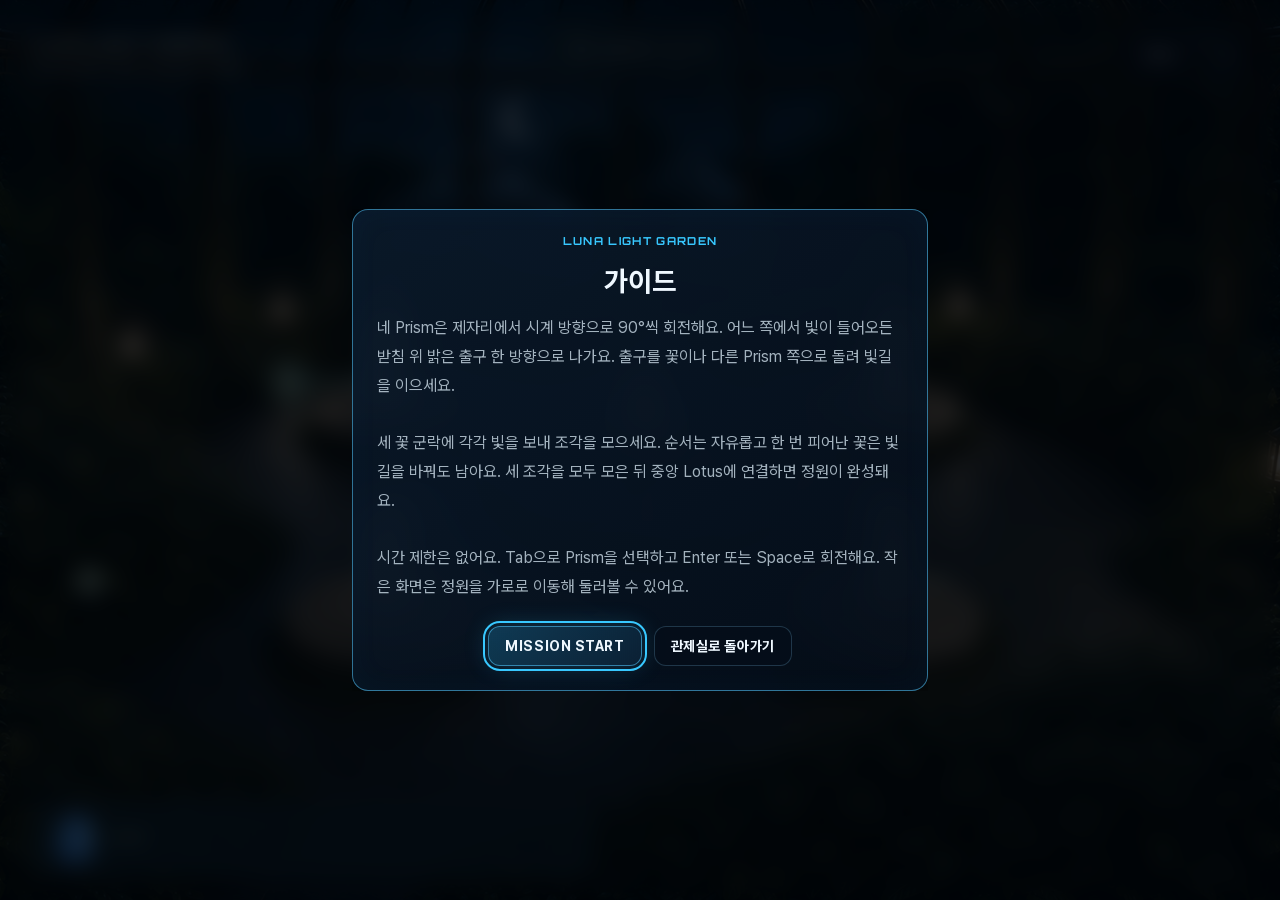
==== luna-game.html @ dee8322e "[LUNA LIGHT GARDEN] 게임 화면과 정원 복구 동작 정리 - 밤 온실 배경과 군락 개화 및 완료 연출 반영 - 네 크리스탈 전체 연결 완료 조건과 다음 목표 안내 보정" ====
<!DOCTYPE html>
<html lang="ko">
<head>
  <meta charset="UTF-8">
  <meta name="viewport" content="width=device-width, initial-scale=1.0">
  <meta name="theme-color" content="#0a1920">
  <meta name="robots" content="noindex">
  <title>LUNA LIGHT GARDEN</title>
  <link rel="stylesheet" href="./assets/css/reset.css">
  <link rel="stylesheet" href="./assets/css/common.css">
  <link rel="stylesheet" href="./assets/css/style.css">
  <link rel="stylesheet" href="./assets/css/luna-game.css">
  <link rel="preload" href="./assets/images/luna/garden-restored.webp" as="image">
</head>
<body class="luna-game">
  <header class="luna-game__header">
    <div class="luna-game__identity"><h1>LUNA LIGHT GARDEN</h1><p data-i18n="luna.game.title">세 군락을 깨우고, 중앙 Lotus에 빛을 보내세요.</p></div>
    <div class="luna-game__progress"><span class="luna-fragment-mark" aria-hidden="true">◇</span><span data-luna-progress-label>꽃 군락 복구</span><b data-luna-count>0 / 3</b><span class="luna-game__milestones" aria-hidden="true"><i></i><i></i><i></i><i></i></span></div>
    <nav class="luna-game__tools" aria-label="미션 조작" data-i18n-aria-label="luna.game.tools">
      <button class="ui-button ui-button--secondary" type="button" data-luna-guide data-i18n="mission.guideButton">가이드</button>
      <button class="ui-button ui-button--icon" type="button" data-luna-pause aria-label="일시정지" data-i18n-aria-label="mission.pause"><span aria-hidden="true">Ⅱ</span></button>
    </nav>
  </header>
  <main class="luna-game__viewport" tabindex="0" aria-label="빛 연결 정원. 작은 화면에서는 가로로 이동할 수 있어요." data-i18n-aria-label="luna.game.viewport">
    <section class="luna-garden" aria-label="Prism 회전 정원 퍼즐" data-i18n-aria-label="luna.game.board" data-luna-garden>
      <div class="luna-garden__scene" data-luna-scene>
        <img class="luna-garden__background" src="./assets/images/luna/garden-dormant.webp" alt="" fetchpriority="high">
        <div class="luna-garden__ambient" aria-hidden="true"></div>
        <svg class="luna-garden__light" viewBox="0 0 1672 941" preserveAspectRatio="none" aria-hidden="true"><g data-luna-rays></g></svg>
        <div class="luna-source" aria-hidden="true"><i></i></div>
        <div data-luna-objects></div>
      </div>
      <div class="luna-garden__completion" role="status" data-luna-completion hidden><span data-i18n="luna.game.completeEyebrow">정원 복구 완료</span><h2 data-i18n="luna.game.completeTitle">정원이 다시 숨 쉬어요</h2><p data-i18n="luna.game.completeCopy">모든 꽃과 중앙 연꽃이 깨어났어요.</p></div>
    </section>
  </main>
  <footer class="luna-game__footer">
    <aside class="luna-game__eve" aria-label="EVE" aria-live="polite" aria-atomic="true"><span class="luna-game__portrait"><img src="./assets/images/common/eve.webp" alt=""></span><div><b>EVE</b><p data-eve-message>Prism의 두 연결면을 빛의 방향에 맞춰보세요.</p></div></aside>
  </footer>
  <dialog class="ui-dialog luna-game__dialog" aria-labelledby="luna-dialog-title" data-luna-dialog>
    <section class="ui-panel ui-overlay__dialog mission-result mission-result--paused" data-luna-pause-panel></section>
    <section class="ui-panel ui-overlay__dialog mission-result" data-luna-guide-panel hidden><span class="ui-panel__eyebrow">LUNA LIGHT GARDEN</span><h3 id="luna-guide-title" data-i18n="mission.guideButton">가이드</h3><p data-i18n="luna.game.guide"></p><div class="mission-result__actions"><button class="ui-button ui-button--primary" type="button" data-luna-guide-resume></button><button class="ui-button ui-button--secondary" type="button" data-luna-guide-close data-i18n="mission.toControlRoom">관제실로 돌아가기</button></div></section>
  </dialog>
  <noscript><p class="luna-game__noscript">이 정원 게임에는 JavaScript가 필요해요.</p></noscript>
  <script type="module" src="./assets/js/luna-game.js"></script>
</body>
</html>
---- assets/css/common.css ----
@font-face {
  font-family: "Pretendard Variable";
  src: url("../fonts/pretendard-variable.woff2") format("woff2-variations");
  font-style: normal;
  font-weight: 45 920;
  font-display: swap;
}

@font-face {
  font-family: Orbitron;
  src: url("../fonts/orbitron-variable-latin.woff2") format("woff2");
  font-style: normal;
  font-weight: 400 900;
  font-display: swap;
}

@font-face {
  font-family: Rajdhani;
  src: url("../fonts/rajdhani-medium-latin.woff2") format("woff2");
  font-style: normal;
  font-weight: 500;
  font-display: swap;
}

@font-face {
  font-family: Rajdhani;
  src: url("../fonts/rajdhani-semibold-latin.woff2") format("woff2");
  font-style: normal;
  font-weight: 600;
  font-display: swap;
}

:root {
  --font-body: "Pretendard Variable", Pretendard, "Noto Sans KR", system-ui, -apple-system, BlinkMacSystemFont, "Segoe UI", sans-serif;
  --font-display: Orbitron, "Pretendard Variable", sans-serif;
  --font-numeric: Rajdhani, Orbitron, sans-serif;
  --color-bg: #050b14;
  --color-surface: rgba(5, 14, 26, .82);
  --color-surface-strong: rgba(6, 17, 32, .94);
  --color-surface-soft: rgba(12, 28, 47, .68);
  --color-line: rgba(116, 188, 224, .24);
  --color-line-strong: rgba(84, 202, 255, .54);
  --color-text: #eff8ff;
  --color-text-subtle: rgba(224, 241, 252, .72);
  --color-text-muted: rgba(204, 227, 241, .5);
  --color-locked: #7f8b99;
  --color-primary: #38c8ff;
  --color-primary-soft: rgba(56, 200, 255, .16);
  --color-success: #38e6bd;
  --color-warning: #ffc868;
  --color-danger: #ff9aaa;
  --color-coaster: #8c72ff;
  --color-luna: #51e7cc;
  --color-spark: #ffb84a;
  --color-wonder: #ff6eb6;
  --color-cosmic: #b877ff;
  --space-1: .25rem;
  --space-2: .5rem;
  --space-3: .75rem;
  --space-4: 1rem;
  --space-5: 1.25rem;
  --space-6: 1.5rem;
  --space-7: 1.75rem;
  --space-8: 2rem;
  --radius-sm: .5rem;
  --radius-md: .75rem;
  --radius-lg: 1rem;
  --radius-pill: 999rem;
  --size-top-navigation: 5rem;
  --size-icon: 1.25rem;
  --shadow-panel: 0 1.25rem 4rem rgba(0, 0, 0, .34), inset 0 0 2rem rgba(33, 163, 220, .04);
  --shadow-glow: 0 0 1.5rem rgba(56, 200, 255, .22);
  --z-content: 10;
  --z-toast: 110;
  --z-overlay: 100;
  --motion-fast: 160ms;
  --motion-base: 240ms;
  --ease-out: cubic-bezier(.22, 1, .36, 1);
}

.app {
  min-height: 100vh;
  background: var(--color-bg);
}

.screen {
  position: relative;
  isolation: isolate;
  min-height: 100svh;
}

.screen__backdrop {
  position: absolute;
  inset: 0;
  z-index: -2;
  background: var(--screen-background, none) center / cover no-repeat;
}


.ui-icon {
  width: var(--size-icon);
  height: var(--size-icon);
  fill: none;
  stroke: currentColor;
  stroke-width: 1.8;
  stroke-linecap: round;
  stroke-linejoin: round;
}

.ui-back-button {
  position: fixed;
  left: max(var(--space-4), env(safe-area-inset-left));
  top: max(var(--space-4), env(safe-area-inset-top));
  z-index: 105;
  display: grid;
  place-items: center;
  width: 2.75rem;
  height: 2.75rem;
  padding: 0;
  border: 0;
  color: var(--color-text-subtle);
  background: transparent;
  transition: color var(--motion-fast) ease, filter var(--motion-fast) ease, transform var(--motion-fast) var(--ease-out);
}

.ui-back-button:hover {
  color: var(--color-primary);
  filter: drop-shadow(0 0 .55rem rgba(56, 200, 255, .5));
  transform: translateX(-.125rem);
}

.ui-back-button:focus-visible {
  outline: .125rem solid var(--color-primary);
  outline-offset: .125rem;
}

.ui-back-button .ui-icon {
  width: 1.65rem;
  height: 1.65rem;
}

.is-overlay-open .ui-back-button {
  visibility: hidden;
}

.ui-panel {
  --ui-panel-padding: var(--space-5);
  border: .0625rem solid var(--color-line);
  border-radius: var(--radius-lg);
  background: linear-gradient(145deg, rgba(11, 27, 45, .86), var(--color-surface));
  box-shadow: var(--shadow-panel);
  backdrop-filter: blur(1rem);
}

.ui-panel--content {
  padding: var(--ui-panel-padding);
}

.ui-panel__header {
  display: flex;
  align-items: center;
  justify-content: space-between;
  gap: var(--space-4);
  padding-bottom: var(--ui-panel-header-padding, var(--space-3));
  border-bottom: .0625rem solid var(--ui-panel-header-divider, rgba(140, 114, 255, .18));
}

.ui-panel__heading {
  display: inline-flex;
  align-items: center;
  gap: var(--space-2);
  min-width: 0;
}

.ui-panel__heading > .ui-icon {
  width: 1.125rem;
  height: 1.125rem;
  color: var(--color-primary);
  filter: drop-shadow(0 0 .35rem currentColor);
}

.ui-panel__eyebrow {
  display: block;
  margin-bottom: var(--space-1);
  color: var(--color-primary);
  font-size: .6875rem;
  font-family: var(--font-display);
  font-weight: 700;
  letter-spacing: .12em;
}

.ui-panel__title {
  color: var(--color-text);
  font-size: 1rem;
  font-weight: 700;
  line-height: 1.2;
  letter-spacing: .08em;
}

.ui-panel__subtitle {
  color: var(--color-text);
  font-size: .875rem;
  font-weight: 700;
  line-height: 1.5;
}

.ui-panel__description {
  color: var(--color-text-subtle);
  font-size: .8125rem;
  line-height: 1.65;
}

.ui-info-list {
  --ui-info-padding: var(--space-3);
  --ui-info-divider: var(--color-line);
  --ui-info-primary-size: .8125rem;
  --ui-info-secondary-size: .6875rem;
  display: grid;
}

.ui-info-list__item {
  display: grid;
  grid-template-columns: 1.75rem minmax(0, 1fr);
  align-items: center;
  gap: var(--space-2);
}

.ui-info-list__icon {
  display: grid;
  place-items: center;
  width: 1.75rem;
  aspect-ratio: 1;
  border: .0625rem solid var(--ui-info-icon-border, var(--color-line-strong));
  border-radius: 50%;
  color: var(--ui-info-icon-color, var(--color-primary));
  background: radial-gradient(circle, var(--ui-info-icon-fill, var(--color-primary-soft)), var(--color-surface) 68%);
  box-shadow: inset 0 0 1rem var(--ui-info-icon-glow, var(--color-primary-soft)), 0 0 .8rem var(--ui-info-icon-glow, var(--color-primary-soft));
}

.ui-panel__header + .ui-info-list,
.ui-panel__header + .ui-panel__subtitle,
.ui-panel__description + .ui-info-list {
  margin-top: var(--space-4);
}

.ui-info-list--lined {
  row-gap: 0;
}

.ui-info-list--lined > .ui-info-list__item {
  padding-block: var(--ui-info-padding);
}

.ui-info-list--lined > .ui-info-list__item + .ui-info-list__item {
  border-top: .0625rem solid var(--ui-info-divider);
}

.ui-info-list--lined > .ui-info-list__item:first-child {
  padding-top: 0;
}

.ui-info-list--lined > .ui-info-list__item:last-child {
  padding-bottom: 0;
}

.ui-info-list--boxed {
  gap: var(--space-2);
}

.ui-info-list--boxed > .ui-info-list__item {
  grid-template-columns: var(--ui-info-columns, 1.25rem minmax(0, 1fr));
  align-items: var(--ui-info-align, start);
  gap: var(--space-3);
  padding: var(--ui-info-box-padding, var(--space-4));
  border: .0625rem solid var(--ui-info-divider);
  border-radius: var(--radius-md);
  background: linear-gradient(145deg, rgba(11, 27, 45, .86), var(--color-surface));
}

.ui-info-list--boxed .ui-info-list__content {
  gap: var(--space-1);
}

.ui-info-list--boxed .ui-info-list__content > strong {
  color: var(--color-text);
  font-size: .875rem;
  line-height: 1.5;
}

.ui-info-list--boxed .ui-info-list__content > small {
  color: var(--color-text-subtle);
  font-size: .8125rem;
  line-height: 1.6;
}

.ui-info-list--angular > .ui-info-list__item {
  border-radius: var(--radius-sm);
}

.ui-info-list--plain-icons .ui-info-list__icon {
  border-color: transparent;
  background: transparent;
  box-shadow: none;
}

.ui-info-list__icon .ui-icon {
  width: 1rem;
  height: 1rem;
}

.ui-info-list__content {
  display: grid;
  gap: .125rem;
  min-width: 0;
}

.ui-info-list__title,
.ui-info-list__value {
  color: var(--color-text);
  font-size: var(--ui-info-primary-size);
  font-weight: 700;
  line-height: 1.5;
}

.ui-info-list__label,
.ui-info-list__description {
  color: var(--color-text-muted);
  font-size: var(--ui-info-secondary-size);
  line-height: 1.5;
}

.ui-button {
  display: inline-flex;
  align-items: center;
  justify-content: center;
  gap: var(--space-2);
  min-height: 2.5rem;
  padding: .625rem 1rem;
  border: .0625rem solid transparent;
  border-radius: var(--radius-md);
  font-size: .75rem;
  font-weight: 700;
  letter-spacing: .04em;
  transition: border-color var(--motion-fast) ease, color var(--motion-fast) ease, background var(--motion-fast) ease, box-shadow var(--motion-fast) ease, transform var(--motion-fast) var(--ease-out);
}

.ui-button:hover:not(:disabled):not([aria-disabled="true"]) {
  transform: translateY(-.0625rem);
}

.ui-button:active:not(:disabled):not([aria-disabled="true"]) {
  transform: translateY(0);
}

.ui-button:focus-visible,
.ui-card:focus-visible,
.ui-segmented-control button:focus-visible,
.brand:focus-visible {
  outline: .125rem solid var(--color-primary);
  outline-offset: .1875rem;
}

.ui-button--primary {
  border-color: var(--color-line-strong);
  background: linear-gradient(135deg, rgba(35, 164, 221, .28), rgba(31, 86, 130, .24));
  box-shadow: var(--shadow-glow);
}

.ui-button--primary:hover:not(:disabled):not([aria-disabled="true"]) {
  border-color: var(--color-primary);
  background: linear-gradient(135deg, rgba(35, 164, 221, .4), rgba(31, 86, 130, .34));
}

.ui-button--secondary {
  border-color: var(--color-line);
  background: var(--color-surface);
}

.ui-button--secondary:hover:not(:disabled) {
  border-color: var(--color-line-strong);
}

.ui-button--danger {
  border-color: rgba(255, 142, 157, .54);
  color: #ffd6dc;
  background: linear-gradient(135deg, rgba(146, 42, 60, .34), rgba(78, 20, 35, .28));
  box-shadow: 0 0 1.5rem rgba(255, 96, 122, .12);
}

.ui-button--danger:hover:not(:disabled):not([aria-disabled="true"]) {
  border-color: #ff9eab;
  background: linear-gradient(135deg, rgba(166, 48, 68, .46), rgba(94, 24, 41, .36));
  box-shadow: 0 0 1.75rem rgba(255, 96, 122, .2);
}

.ui-button--icon {
  position: relative;
  width: 2.75rem;
  min-height: 2.75rem;
  padding: 0;
  border-color: rgba(116, 188, 224, .16);
  color: var(--color-text-subtle);
  background: rgba(10, 25, 42, .52);
}

.ui-button--icon:hover:not(:disabled):not([aria-disabled="true"]) {
  border-color: var(--color-line-strong);
  color: var(--color-primary);
  box-shadow: var(--shadow-glow);
}

.ui-button--small {
  width: 2.25rem;
  min-height: 2.25rem;
}

.ui-button--text {
  min-height: auto;
  padding: var(--space-1) 0;
  color: var(--color-primary);
  font-size: .75rem;
}

.ui-card {
  width: 100%;
  border: .0625rem solid rgba(116, 188, 224, .1);
  border-radius: var(--radius-md);
  color: var(--color-text-subtle);
  text-align: left;
  background: rgba(9, 22, 38, .62);
  transition: border-color var(--motion-base) ease, color var(--motion-base) ease, background var(--motion-base) ease, box-shadow var(--motion-base) ease, transform var(--motion-base) var(--ease-out);
}

.ui-card:hover:not([aria-disabled="true"]) {
  border-color: var(--color-line-strong);
  transform: translateX(.125rem);
}

.ui-card.is-selected {
  border-color: var(--facility-color, var(--color-primary));
  color: var(--color-text);
  background: linear-gradient(105deg, color-mix(in srgb, var(--facility-color, var(--color-primary)) 16%, transparent), rgba(9, 22, 38, .8));
  box-shadow: 0 0 1.5rem color-mix(in srgb, var(--facility-color, var(--color-primary)) 22%, transparent);
}

.ui-card[aria-disabled="true"] {
  cursor: not-allowed;
  opacity: .58;
}

.ui-badge {
  display: inline-flex;
  align-items: center;
  gap: var(--space-1);
  width: fit-content;
  padding: .25rem .5rem;
  border: .0625rem solid var(--color-line);
  border-radius: var(--radius-pill);
  color: var(--color-text-muted);
  font-size: .6875rem;
  font-weight: 800;
  letter-spacing: .08em;
}

.ui-badge--active {
  border-color: rgba(56, 230, 189, .34);
  color: var(--color-success);
  background: rgba(56, 230, 189, .08);
}

.ui-tabs {
  display: grid;
  grid-template-columns: repeat(2, minmax(0, 1fr));
  gap: var(--space-2);
  padding: var(--space-1);
  border: .0625rem solid var(--color-line);
  border-radius: var(--radius-md);
  background: rgba(3, 12, 23, .58);
}

.ui-tabs [role="tab"] {
  display: flex;
  align-items: center;
  justify-content: center;
  padding: .75rem 1rem;
  border: .0625rem solid transparent;
  border-radius: calc(var(--radius-md) - .2rem);
  color: var(--color-text-muted);
  transition: border-color var(--motion-fast) ease, color var(--motion-fast) ease, background var(--motion-fast) ease, box-shadow var(--motion-fast) ease;
}

.ui-tabs [role="tab"] strong {
  font-family: var(--font-display);
  font-size: .75rem;
  letter-spacing: .08em;
}

.ui-tabs [role="tab"]:hover {
  color: var(--color-text);
  background: rgba(36, 132, 172, .08);
}

.ui-tabs [role="tab"]:focus-visible {
  outline: .125rem solid var(--color-primary);
  outline-offset: .125rem;
}

.ui-tabs [role="tab"][aria-selected="true"] {
  border-color: var(--color-line-strong);
  color: var(--color-text);
  background: linear-gradient(135deg, rgba(35, 164, 221, .18), rgba(31, 86, 130, .16));
  box-shadow: inset 0 0 1.25rem rgba(56, 200, 255, .06), 0 0 1rem rgba(56, 200, 255, .08);
}

.ui-choice-group {
  display: grid;
  gap: var(--space-4);
}

.ui-choice-card {
  position: relative;
  min-width: 0;
  cursor: pointer;
}

.ui-choice-card__control {
  position: absolute;
  width: .0625rem;
  height: .0625rem;
  opacity: 0;
  pointer-events: none;
}

.ui-choice-card__body {
  position: relative;
  border: .0625rem solid var(--color-line);
  border-radius: var(--radius-md);
  background: rgba(2, 10, 21, .68);
  box-shadow: inset 0 0 1.5rem rgba(45, 190, 235, .04);
  transition: border-color var(--motion-base) ease, background var(--motion-base) ease, box-shadow var(--motion-base) ease, transform var(--motion-base) var(--ease-out);
}

.ui-choice-card:hover .ui-choice-card__control:not(:disabled) + .ui-choice-card__body {
  border-color: var(--color-line-strong);
  transform: translateY(-.0625rem);
}

.ui-choice-card__control:focus-visible + .ui-choice-card__body {
  outline: .125rem solid var(--color-primary);
  outline-offset: .375rem;
}

.ui-choice-card__control:checked + .ui-choice-card__body {
  border-color: var(--color-primary);
  background: linear-gradient(145deg, rgba(15, 61, 86, .72), rgba(3, 17, 31, .8));
  box-shadow: inset 0 0 1.75rem rgba(68, 209, 247, .13), 0 0 1.4rem rgba(41, 195, 238, .16);
}

.ui-choice-card__indicator {
  display: grid;
  place-items: center;
  border: .0625rem solid var(--color-line-strong);
  border-radius: 50%;
  color: transparent;
  font-style: normal;
  transition: color var(--motion-base) ease, border-color var(--motion-base) ease, background var(--motion-base) ease, box-shadow var(--motion-base) ease;
}

.ui-choice-card__control:checked + .ui-choice-card__body .ui-choice-card__indicator {
  border-color: var(--color-primary);
  color: #03101d;
  background: var(--color-primary);
  box-shadow: 0 0 .75rem rgba(96, 224, 255, .62);
}

.ui-choice-card__control:disabled + .ui-choice-card__body {
  opacity: .48;
  cursor: not-allowed;
}

.ui-choice-group--columns {
  grid-template-columns: repeat(2, minmax(0, 1fr));
  gap: var(--space-5);
  padding: .25rem;
}

.ui-choice-card--media {
  min-width: 0;
}

.ui-choice-card--media .ui-choice-card__body {
  display: grid;
  grid-template-columns: 6rem minmax(0, 1fr);
  align-items: center;
  gap: .85rem;
  padding: .55rem .8rem .55rem .55rem;
  border-radius: .65rem;
}

.ui-choice-card__media {
  aspect-ratio: 1;
  overflow: hidden;
  border: .0625rem solid rgba(117, 218, 247, .22);
  border-radius: .45rem;
  background: radial-gradient(circle at 50% 30%, rgba(51, 150, 188, .2), transparent 54%), linear-gradient(155deg, #0a2335, #030b14 72%);
}

.ui-choice-card__media img {
  width: 100%;
  height: 100%;
  object-fit: cover;
}

.ui-choice-card__content {
  display: grid;
  gap: .35rem;
  min-width: 0;
}

.ui-choice-card__content strong {
  color: rgba(235, 249, 255, .88);
  font-size: .8rem;
}

.ui-choice-card__content small {
  color: var(--color-text-muted);
  font-family: var(--font-display);
  font-size: .5rem;
  letter-spacing: .14em;
}

.ui-choice-card--media .ui-choice-card__body > .ui-choice-card__indicator {
  position: absolute;
  right: .65rem;
  top: .65rem;
  width: 1.15rem;
  height: 1.15rem;
  font-size: .65rem;
}

.ui-field {
  display: grid;
  gap: var(--space-3);
  margin: 0;
  padding: 0;
  border: 0;
}

.ui-field > label {
  color: var(--color-text-subtle);
  font-size: .8125rem;
  font-weight: 700;
}

.ui-input-wrap {
  position: relative;
}

.ui-input {
  width: 100%;
  padding: 1rem 4rem 1rem 1.125rem;
  border: .0625rem solid var(--color-line);
  border-radius: var(--radius-md);
  color: var(--color-text);
  background: rgba(2, 10, 21, .76);
  transition: border-color var(--motion-fast) ease, box-shadow var(--motion-fast) ease;
}

.ui-input-wrap--large .ui-input {
  height: 4.25rem;
  padding: 0 4.75rem 0 var(--space-6);
  border-color: rgba(106, 204, 238, .34);
  border-radius: .45rem;
  font-size: 1rem;
}

.ui-input:hover {
  border-color: var(--color-line-strong);
}

.ui-input:focus {
  border-color: var(--color-primary);
  box-shadow: 0 0 0 .1875rem rgba(56, 200, 255, .14), inset 0 0 1.5rem rgba(56, 200, 255, .05);
  outline: 0;
}

.ui-input:focus-visible {
  outline: .125rem solid #9eeaff;
  outline-offset: .375rem;
}

.ui-input[aria-invalid="true"] {
  border-color: var(--color-danger);
}

.ui-input-wrap__meta {
  position: absolute;
  right: 1.125rem;
  top: 50%;
  color: var(--color-text-muted);
  font-family: var(--font-numeric);
  font-size: .6875rem;
  transform: translateY(-50%);
}

.ui-input-wrap__meta b {
  color: var(--color-primary);
  font-weight: inherit;
}

.ui-input-wrap--large .ui-input-wrap__meta {
  right: var(--space-5);
  font-size: .875rem;
  font-weight: 500;
  font-variant-numeric: tabular-nums;
}

.ui-field-help,
.ui-field-error {
  color: var(--color-text-muted);
  font-size: .75rem;
  line-height: 1.6;
}

.ui-field-error {
  color: var(--color-danger);
}

.ui-segmented-control {
  display: flex;
  padding: .1875rem;
  border: .0625rem solid var(--color-line);
  border-radius: var(--radius-pill);
  background: rgba(4, 12, 22, .64);
}

.ui-segmented-control button {
  min-width: 3rem;
  padding: .375rem .625rem;
  border-radius: var(--radius-pill);
  color: var(--color-text-muted);
  font-size: .6875rem;
  font-weight: 700;
}

.ui-segmented-control button.is-selected {
  color: var(--color-text);
  background: var(--color-primary-soft);
  box-shadow: 0 0 .75rem rgba(56, 200, 255, .16);
}

.ui-switch {
  display: inline-flex;
  align-items: center;
  gap: .625rem;
  padding: .375rem .625rem;
  border: .0625rem solid var(--color-line);
  border-radius: var(--radius-pill);
  color: var(--color-text-muted);
  background: rgba(4, 12, 22, .64);
  transition: border-color var(--motion-base) ease, color var(--motion-base) ease, background var(--motion-base) ease, box-shadow var(--motion-base) ease;
}

.ui-switch__track {
  position: relative;
  width: 2.75rem;
  height: 1.5rem;
  border-radius: var(--radius-pill);
  background: rgba(99, 126, 148, .28);
  box-shadow: inset 0 0 .5rem rgba(0, 0, 0, .36);
  transition: background var(--motion-base) ease, box-shadow var(--motion-base) ease;
}

.ui-switch__track i {
  position: absolute;
  left: .25rem;
  top: .25rem;
  width: 1rem;
  height: 1rem;
  border-radius: 50%;
  background: var(--color-text-muted);
  box-shadow: 0 0 .5rem rgba(205, 230, 244, .2);
  transition: background var(--motion-base) ease, box-shadow var(--motion-base) ease, transform var(--motion-base) var(--ease-out);
}

.ui-switch b {
  min-width: 1.75rem;
  font-size: .8125rem;
  font-weight: 700;
  text-align: center;
}

.ui-switch[aria-checked="true"] {
  border-color: var(--color-primary);
  color: var(--color-primary);
  background: var(--color-primary-soft);
  box-shadow: 0 0 .875rem rgba(56, 200, 255, .14);
}

.ui-switch[aria-checked="true"] .ui-switch__track {
  background: rgba(56, 200, 255, .28);
  box-shadow: inset 0 0 .5rem rgba(56, 200, 255, .18);
}

.ui-switch[aria-checked="true"] .ui-switch__track i {
  background: var(--color-primary);
  box-shadow: 0 0 .625rem rgba(56, 200, 255, .68);
  transform: translateX(1.25rem);
}

.ui-switch:focus-visible {
  outline: .125rem solid var(--color-primary);
  outline-offset: .1875rem;
}

.ui-toast {
  position: fixed;
  left: 50%;
  bottom: 1rem;
  z-index: var(--z-toast);
  max-width: min(28rem, calc(100% - 2rem));
  padding: .75rem 1rem;
  border: .0625rem solid var(--color-line-strong);
  border-radius: var(--radius-pill);
  text-align: center;
  background: var(--color-surface-strong);
  box-shadow: var(--shadow-panel), var(--shadow-glow);
  opacity: 0;
  transform: translate(-50%, 1rem);
  pointer-events: none;
  transition: opacity var(--motion-base) ease, transform var(--motion-base) var(--ease-out);
}

.ui-toast.is-visible {
  opacity: 1;
  transform: translate(-50%, 0);
}

.ui-overlay {
  position: fixed;
  inset: 0;
  z-index: var(--z-overlay);
  display: grid;
  place-items: center;
  padding: var(--space-4);
}

.ui-overlay__backdrop {
  position: absolute;
  inset: 0;
  width: 100%;
  height: 100%;
  background: rgba(1, 5, 10, .72);
  backdrop-filter: blur(.5rem);
}

.ui-overlay__dialog {
  position: relative;
  width: var(--ui-overlay-dialog-width, min(30rem, 100%));
  padding: var(--ui-overlay-dialog-padding, var(--space-6));
  border-color: var(--color-line-strong);
}

.ui-dialog {
  --dialog-accent: var(--color-primary);
  --dialog-accent-soft: rgba(56, 200, 255, .12);
  width: min(27rem, calc(100% - 2rem));
  max-width: none;
  padding: 0;
  border: 0;
  color: var(--color-text);
  background: transparent;
  overflow: visible;
}

.ui-dialog::backdrop {
  background: rgba(1, 5, 10, .78);
  backdrop-filter: blur(.7rem);
}

.ui-dialog--danger {
  --dialog-accent: #ff8e9d;
  --dialog-accent-soft: rgba(255, 89, 116, .13);
}

.ui-dialog__panel {
  position: relative;
  overflow: hidden;
  padding: var(--space-6);
  border-color: color-mix(in srgb, var(--dialog-accent) 38%, var(--color-line));
  text-align: center;
  background: radial-gradient(circle at 50% 0, var(--dialog-accent-soft), transparent 42%), linear-gradient(145deg, rgba(10, 27, 45, .96), rgba(4, 12, 23, .96));
  animation: ui-dialog-enter .28s var(--ease-out) both;
}

.ui-dialog__panel::before {
  content: "";
  position: absolute;
  left: 18%;
  top: 0;
  width: 64%;
  height: .0625rem;
  background: linear-gradient(90deg, transparent, var(--dialog-accent), transparent);
  opacity: .7;
}

.ui-dialog__header {
  min-width: 0;
}

.ui-dialog__signal {
  position: relative;
  display: grid;
  place-items: center;
  width: 3.25rem;
  aspect-ratio: 1;
  margin: 0 auto var(--space-4);
  border: .0625rem solid color-mix(in srgb, var(--dialog-accent) 56%, transparent);
  border-radius: 50%;
  color: var(--dialog-accent);
  background: radial-gradient(circle, var(--dialog-accent-soft), transparent 70%);
  box-shadow: inset 0 0 1.25rem var(--dialog-accent-soft), 0 0 1.5rem var(--dialog-accent-soft);
}

.ui-dialog__signal::before,
.ui-dialog__signal::after {
  content: "";
  position: absolute;
  border: .0625rem solid color-mix(in srgb, var(--dialog-accent) 28%, transparent);
  border-radius: 50%;
}

.ui-dialog__signal::before { inset: .32rem; }
.ui-dialog__signal::after { inset: -.35rem; border-style: dashed; }

.ui-dialog__signal b {
  font-family: var(--font-display);
  font-size: 1.15rem;
  font-weight: 600;
  text-shadow: 0 0 .8rem currentColor;
}

.ui-dialog__eyebrow {
  display: block;
  color: var(--dialog-accent);
  font-family: var(--font-display);
  font-size: .625rem;
  font-weight: 700;
  letter-spacing: .14em;
}

.ui-dialog__title {
  margin-top: var(--space-2);
  font-size: 1.125rem;
  letter-spacing: .02em;
}

.ui-dialog__content {
  display: grid;
  gap: var(--space-4);
  margin-top: var(--space-4);
  min-width: 0;
}

.ui-dialog__description {
  color: var(--color-text-muted);
  font-size: .8125rem;
  line-height: 1.7;
}

.ui-dialog__actions {
  display: grid;
  grid-template-columns: .8fr 1.2fr;
  gap: var(--space-3);
  margin-top: var(--space-6);
}

.ui-dialog--alert .ui-dialog__actions {
  grid-template-columns: 1fr;
}

.ui-dialog__cancel {
  border-color: var(--color-line);
  color: var(--color-text-subtle);
  background: rgba(7, 20, 35, .62);
}

.ui-dialog__cancel:hover {
  border-color: var(--color-line-strong);
  color: var(--color-text);
  background: rgba(17, 42, 65, .62);
}

body.is-overlay-open,
body.is-dialog-open {
  overflow: hidden;
}

@keyframes ui-dialog-enter {
  from { opacity: 0; transform: translateY(.75rem) scale(.97); }
  to { opacity: 1; transform: translateY(0) scale(1); }
}

@media (max-width: 40rem) {
  .ui-overlay {
    align-items: end;
    padding: var(--space-2);
  }

  .ui-overlay__dialog {
    width: var(--ui-overlay-dialog-width, 100%);
    max-height: calc(100svh - 1rem);
    padding: var(--ui-overlay-dialog-padding, var(--space-5));
    overflow-y: auto;
    border-radius: var(--radius-lg) var(--radius-lg) 0 0;
  }

  .ui-input-wrap--large .ui-input {
    height: 3.5rem;
  }

  .ui-choice-card--media .ui-choice-card__body {
    grid-template-columns: 1fr;
    justify-items: center;
    gap: .45rem;
    padding: .45rem;
  }

  .ui-choice-card--media .ui-choice-card__media {
    width: 100%;
    height: 6.5rem;
    aspect-ratio: auto;
  }

  .ui-choice-card--media .ui-choice-card__content {
    justify-items: center;
    gap: .2rem;
  }

  .ui-choice-card--media .ui-choice-card__content strong {
    font-size: .72rem;
  }

  .ui-choice-card--media .ui-choice-card__body > .ui-choice-card__indicator {
    right: .45rem;
    top: .45rem;
  }
}

@media (prefers-reduced-motion: reduce) {
  *,
  *::before,
  *::after {
    scroll-behavior: auto !important;
    transition-duration: .01ms !important;
    animation-duration: .01ms !important;
    animation-iteration-count: 1 !important;
  }
}
---- assets/css/style.css ----
.screen--map {
  display: grid;
  grid-template-rows: auto 1fr;
  gap: var(--space-4);
  overflow: hidden;
  min-height: 100svh;
  padding: var(--space-4);
}

.screen--map .screen__backdrop {
  background: #020813;
}

.screen__backdrop-layer {
  position: absolute;
  inset: 0;
  opacity: 0;
  background-position: center;
  background-size: cover;
  background-repeat: no-repeat;
  transition: opacity 1.4s ease;
  will-change: opacity;
}

.screen__backdrop-layer.is-active {
  opacity: 1;
}

.explorer-profile small,
.status-chip strong,
.facility-card__name,
.cosmic-status strong,
.mission-progress__header strong,
.world-map__heading h1,
.map-facility-card__number,
.map-facility-card__content strong,
.eve-panel .ui-panel__title,
.recent-log__time {
  font-family: var(--font-display);
}

.status-chip strong,
.facility-card__number,
.mission-progress__header strong,
.map-facility-card__number,
.recent-log__time {
  font-family: var(--font-numeric);
  font-variant-numeric: tabular-nums;
}

.screen--map .ui-panel,
.screen--control-room .ui-panel {
  border-color: rgba(126, 205, 240, .24);
  background: rgba(8, 21, 34, .75);
  box-shadow: 0 1rem 2.75rem rgba(0, 0, 0, .22), inset 0 .0625rem 0 rgba(218, 244, 255, .1);
  backdrop-filter: none;
}

.screen--map .top-navigation__identity {
  border-color: rgba(213, 167, 97, .26);
}

.screen--map .ui-card {
  border-color: rgba(126, 205, 240, .08);
  background: rgba(7, 19, 34, .38);
}

.screen--map .ui-card.is-selected {
  border-color: var(--facility-color, var(--color-primary));
  background: linear-gradient(105deg, color-mix(in srgb, var(--facility-color, var(--color-primary)) 18%, transparent), rgba(7, 18, 32, .58));
  box-shadow: 0 0 1.5rem color-mix(in srgb, var(--facility-color, var(--color-primary)) 20%, transparent), inset 0 .0625rem 0 rgba(255, 255, 255, .06);
}

.screen--map .cosmic-status {
  background: linear-gradient(100deg, color-mix(in srgb, var(--cosmic-status-color) 7%, rgba(5, 14, 26, .56)), rgba(7, 16, 29, .46));
}

.top-navigation {
  position: relative;
  z-index: var(--z-content);
  display: grid;
  grid-template-columns: minmax(0, 1fr) auto;
  align-items: center;
  gap: var(--space-4);
  min-height: var(--size-top-navigation);
}

.top-navigation__identity {
  display: flex;
  align-items: center;
  justify-self: start;
  min-width: 0;
  min-height: var(--size-top-navigation);
  padding: .625rem 1rem;
  border-color: rgba(213, 167, 97, .3);
}

.top-navigation__identity-item {
  display: flex;
  align-items: center;
  min-width: 0;
}

.top-navigation__identity-item ~ .top-navigation__identity-item {
  margin-left: var(--space-6);
  padding-left: var(--space-6);
  border-left: .0625rem solid var(--color-line);
}

.top-navigation__right {
  display: flex;
  align-items: stretch;
  justify-self: end;
  gap: var(--space-3);
}

.brand {
  display: flex;
  align-items: center;
  gap: var(--space-3);
}

.brand__lockup {
  width: 8.625rem;
  height: auto;
}

.explorer-profile {
  display: flex;
  align-items: center;
  gap: var(--space-3);
  min-width: 12rem;
}

.explorer-profile__image {
  width: 3.5rem;
  height: 3.5rem;
  object-fit: cover;
  object-position: 50% 22%;
  filter: drop-shadow(0 0 .75rem rgba(56, 200, 255, .34));
}

.explorer-profile > span,
.status-chip span,
.cosmic-status span,
#settings-overlay .ui-info-list__item > span {
  display: grid;
}

.explorer-profile small {
  color: #e2bb77;
  font-size: .6875rem;
  font-weight: 800;
  letter-spacing: .06em;
}

.explorer-profile strong {
  margin-top: .125rem;
  font-size: 1.0625rem;
  font-weight: 700;
  letter-spacing: .03em;
}

.explorer-profile__edit {
  width: 2.5rem;
  min-height: 2.5rem;
  border-color: var(--color-line);
  border-radius: 50%;
  color: var(--color-text-muted);
  background: rgba(7, 18, 31, .42);
  box-shadow: inset 0 0 1rem rgba(178, 208, 224, .03);
}

.explorer-profile__edit:hover,
.explorer-profile__edit:focus-visible {
  border-color: var(--color-line-strong);
  color: var(--color-primary);
  background: rgba(35, 132, 172, .24);
  box-shadow: 0 0 1rem rgba(56, 200, 255, .18), inset 0 0 1rem rgba(56, 200, 255, .08);
  transform: translateY(-.0625rem);
}

.explorer-profile__edit .ui-icon {
  width: 1.25rem;
  height: 1.25rem;
}

.top-navigation__status {
  display: flex;
  align-items: stretch;
  justify-content: center;
  gap: 0;
  padding: .625rem .5rem;
}

.status-chip {
  display: flex;
  align-items: center;
  gap: var(--space-3);
  min-width: 7rem;
  padding: 0 .75rem;
}

.status-chip + .status-chip {
  border-left: .0625rem solid var(--color-line);
}

.status-chip .ui-icon {
  width: 1.625rem;
  height: 1.625rem;
  color: var(--color-warning);
}

.status-chip strong {
  font-size: 1.125rem;
  font-weight: 600;
}

.status-chip small {
  margin-top: .125rem;
  color: #d8ac64;
  font-size: .75rem;
  font-weight: 700;
  letter-spacing: .04em;
  text-align: center;
}

.top-navigation__actions {
  display: flex;
  align-items: stretch;
  gap: 0;
  padding: .625rem .875rem;
}

.top-navigation__actions .utility-button {
  min-width: 5rem;
}

.utility-button {
  display: grid;
  place-items: center;
  gap: .25rem;
  min-width: 6.5rem;
  padding: 0 .75rem;
  color: var(--color-text-subtle);
}

.utility-button + .utility-button {
  border-left: .0625rem solid var(--color-line);
}

.utility-button > span {
  position: relative;
  display: grid;
  place-items: center;
}

.utility-button .ui-icon {
  width: 1.65rem;
  height: 1.65rem;
}

.utility-button small {
  color: var(--color-text-subtle);
  font-size: .75rem;
  font-style: normal;
  font-weight: 700;
  letter-spacing: .03em;
}

.utility-button:hover,
.utility-button:focus-visible {
  color: var(--color-primary);
}


.map-layout {
  position: relative;
  z-index: var(--z-content);
  display: grid;
  grid-template-columns: clamp(20rem, 20vw, 22rem) minmax(20rem, 1fr) clamp(19rem, 18vw, 21rem);
  align-items: end;
  gap: var(--space-4);
  min-height: 0;
}

.mission-panel {
  --ui-panel-header-divider: rgba(116, 188, 224, .14);
  position: relative;
  overflow: hidden;
  border-color: rgba(56, 200, 255, .28);
}

.facility-list {
  display: grid;
  gap: var(--space-2);
  margin-top: var(--space-3);
}

.facility-card {
  --facility-color: var(--color-primary);
  display: grid;
  grid-template-columns: 1.5rem 3.5rem minmax(0, 1fr);
  align-items: center;
  gap: .625rem;
  padding: .5rem .625rem;
  background: linear-gradient(105deg, rgba(16, 35, 55, .72), rgba(7, 18, 32, .66));
}

.facility-card.is-selected {
  border-color: var(--facility-color);
  background: linear-gradient(105deg, color-mix(in srgb, var(--facility-color) 18%, transparent), rgba(7, 18, 32, .9) 72%);
}

.facility-card__number {
  align-self: start;
  padding-top: .0625rem;
  color: var(--color-text-muted);
  font-size: 1.25rem;
  font-weight: 500;
  font-variant-numeric: tabular-nums;
  line-height: 1;
}

.facility-card.is-selected .facility-card__number {
  color: var(--facility-color);
  font-weight: 600;
}

.facility-card__icon {
  display: grid;
  place-items: center;
  width: 3.5rem;
  height: 3.5rem;
  border: .0625rem solid color-mix(in srgb, var(--facility-color) 52%, transparent);
  border-radius: 50%;
  color: var(--facility-color);
  background: radial-gradient(circle, color-mix(in srgb, var(--facility-color) 15%, transparent), transparent 68%);
  box-shadow: inset 0 0 1rem color-mix(in srgb, var(--facility-color) 14%, transparent), 0 0 .75rem color-mix(in srgb, var(--facility-color) 12%, transparent);
}

.facility-card__icon img {
  width: 82%;
  height: 82%;
  object-fit: contain;
  filter: drop-shadow(0 0 .35rem color-mix(in srgb, var(--facility-color) 62%, transparent));
  transition: opacity var(--motion-base) ease, filter var(--motion-base) ease;
}

.facility-card.is-state-locked .facility-card__icon img {
  opacity: .64;
  filter: grayscale(1) saturate(0) brightness(.84);
}

.facility-card__content {
  display: grid;
  gap: .25rem;
  min-width: 0;
}

.facility-card__name {
  overflow: hidden;
  font-size: .8125rem;
  font-weight: 700;
  letter-spacing: .015em;
  text-overflow: ellipsis;
  white-space: nowrap;
}

.facility-card__description {
  color: var(--color-text-subtle);
  font-size: .8125rem;
  line-height: 1.4;
}

.facility-card > .facility-card__description {
  grid-column: 1 / -1;
  text-align: center;
  word-break: keep-all;
}

.facility-card__state {
  display: inline-flex;
  align-items: center;
  gap: .25rem;
  color: var(--facility-color);
  font-size: .75rem;
  font-weight: 800;
  letter-spacing: .02em;
}

.facility-card__state .ui-icon {
  width: 1rem;
  height: 1rem;
}


.facility-card.is-state-completed .facility-card__state {
  color: var(--color-success);
}

.screen--map .facility-card.is-state-completed:not(.is-selected) {
  border-color: color-mix(in srgb, var(--facility-color) 34%, transparent);
  background: linear-gradient(105deg, color-mix(in srgb, var(--facility-color) 8%, transparent), rgba(7, 19, 34, .42));
}

.cosmic-status {
  --cosmic-status-color: var(--color-cosmic);
  display: grid;
  grid-template-columns: 3rem minmax(0, 1fr);
  align-items: center;
  gap: var(--space-2);
  width: 100%;
  min-height: 4rem;
  margin-top: var(--space-2);
  padding: .5rem .75rem;
  border: .0625rem solid color-mix(in srgb, var(--cosmic-status-color) 28%, transparent);
  border-radius: var(--radius-md);
  color: var(--color-text-muted);
  text-align: left;
  background: linear-gradient(100deg, color-mix(in srgb, var(--cosmic-status-color) 8%, rgba(5, 14, 26, .9)), rgba(7, 16, 29, .82));
  box-shadow: inset 0 0 1.25rem color-mix(in srgb, var(--cosmic-status-color) 5%, transparent);
}

.cosmic-status[aria-disabled="true"] {
  --cosmic-status-color: var(--color-locked);
  cursor: not-allowed;
}

.cosmic-status__icon {
  display: grid;
  place-items: center;
  width: 3rem;
  height: 3rem;
  border-radius: var(--radius-sm);
  color: var(--cosmic-status-color);
  background: color-mix(in srgb, var(--cosmic-status-color) 8%, rgba(5, 14, 26, .76));
  box-shadow: inset 0 0 1rem color-mix(in srgb, var(--cosmic-status-color) 12%, transparent), 0 0 .75rem color-mix(in srgb, var(--cosmic-status-color) 10%, transparent);
}

.cosmic-status__icon .ui-icon {
  width: 1.5rem;
  height: 1.5rem;
}

.cosmic-status__content {
  display: grid;
  gap: .5rem;
  min-width: 0;
}

.cosmic-status strong {
  font-size: 1rem;
  letter-spacing: .08em;
}

.cosmic-status small {
  overflow: hidden;
  color: var(--color-text-subtle);
  font-size: .75rem;
  line-height: 1.35;
  text-overflow: ellipsis;
  white-space: nowrap;
}

.cosmic-status i {
  display: inline-flex;
  align-items: center;
  gap: .25rem;
  color: var(--cosmic-status-color);
  font-size: .75rem;
  font-style: normal;
  font-weight: 700;
}

.cosmic-status i .ui-icon {
  width: .875rem;
  height: .875rem;
}

.cosmic-status.is-state-open {
  --cosmic-status-color: #eefaff;
  border-color: rgba(226, 246, 255, .58);
  color: var(--color-text);
  background: linear-gradient(110deg, rgba(140, 114, 255, .2), rgba(81, 231, 204, .14), rgba(255, 184, 74, .14), rgba(255, 110, 182, .18));
  box-shadow: inset 0 0 1.25rem rgba(238, 250, 255, .08), 0 0 1.25rem rgba(184, 119, 255, .16);
}

.mission-progress {
  display: grid;
  gap: var(--space-2);
  margin-top: var(--space-3);
  padding-top: var(--space-3);
  border-top: .0625rem solid rgba(116, 188, 224, .12);
}

.mission-progress__header {
  display: flex;
  align-items: end;
  justify-content: space-between;
  gap: var(--space-3);
}

.mission-progress__header strong {
  color: var(--color-text);
  font-size: 1.125rem;
  font-weight: 600;
  font-variant-numeric: tabular-nums;
}

.mission-progress__header span {
  color: var(--color-text-subtle);
  font-size: .6875rem;
  font-weight: 700;
  letter-spacing: .04em;
}

.mission-progress__track {
  display: block;
  height: .25rem;
  overflow: hidden;
  border-radius: var(--radius-pill);
  background: rgba(116, 188, 224, .14);
}

.mission-progress__track i {
  display: block;
  width: 0;
  height: 100%;
  border-radius: inherit;
  background: linear-gradient(90deg, var(--color-primary), #76e6ff);
  box-shadow: 0 0 .75rem rgba(56, 200, 255, .72);
  transition: width .5s var(--ease-out);
}

.mission-progress.is-completed .mission-progress__header strong,
.mission-progress.is-completed .mission-progress__header span {
  color: var(--color-success);
}

.mission-progress.is-completed .mission-progress__track i {
  background: linear-gradient(90deg, var(--color-coaster), var(--color-luna), var(--color-spark), var(--color-wonder));
  box-shadow: 0 0 .875rem rgba(210, 235, 255, .72);
}

.world-map {
  position: relative;
  align-self: stretch;
  min-height: 30rem;
}

.world-map__heading {
  position: absolute;
  left: 50%;
  top: -1.5rem;
  z-index: 4;
  text-align: center;
  text-shadow: 0 .125rem 1rem rgba(0, 0, 0, .9);
  transform: translateX(-50%);
}

.world-map__heading::before,
.world-map__heading::after {
  content: "";
  position: absolute;
  top: .9rem;
  width: 5rem;
  height: .0625rem;
  background: linear-gradient(90deg, transparent, rgba(229, 190, 124, .9));
}

.world-map__heading::before {
  right: calc(100% + 1.25rem);
}

.world-map__heading::after {
  left: calc(100% + 1.25rem);
  transform: scaleX(-1);
}

.world-map__heading h1 {
  font-size: clamp(1.5rem, 2.2vw, 2.25rem);
  font-weight: 600;
  letter-spacing: .22em;
  white-space: nowrap;
}

.world-map__heading h1.is-typing {
  position: relative;
}

.world-map__heading h1.is-typing::before {
  content: attr(data-text);
  visibility: hidden;
}

.world-map__heading h1.is-typing > span {
  position: absolute;
  inset: 0;
}

.world-map__heading p {
  margin-top: .375rem;
  color: var(--color-text-subtle);
  font-size: .8125rem;
  font-weight: 600;
  letter-spacing: .12em;
}

.world-map__heading.is-intro-ready p {
  visibility: hidden;
  opacity: 0;
  transform: translateY(.35rem);
}

.world-map__heading.is-intro-ready p.is-visible {
  visibility: visible;
  opacity: 1;
  transform: translateY(0);
  transition: visibility 0s, opacity .55s ease, transform .55s ease;
}

.map-card-list {
  position: absolute;
  inset: 0;
  z-index: 3;
  pointer-events: none;
}

.facility-glow {
  --glow-x: 28%;
  --glow-y: 31%;
  --facility-color: var(--color-coaster);
  position: absolute;
  inset: 0;
  z-index: 2;
  opacity: 0;
  background: radial-gradient(ellipse 18% 14% at var(--glow-x) var(--glow-y), color-mix(in srgb, var(--facility-color) 38%, transparent) 0, color-mix(in srgb, var(--facility-color) 22%, transparent) 34%, color-mix(in srgb, var(--facility-color) 9%, transparent) 58%, transparent 78%), radial-gradient(ellipse 27% 21% at var(--glow-x) var(--glow-y), color-mix(in srgb, var(--facility-color) 16%, transparent) 0, color-mix(in srgb, var(--facility-color) 7%, transparent) 44%, transparent 76%);
  filter: saturate(1.25) blur(.125rem);
  mix-blend-mode: screen;
  transition: opacity .9s ease, background var(--motion-base) ease;
  pointer-events: none;
}

.facility-glow.is-visible {
  opacity: 1;
  animation: facility-glow-pulse 2.8s ease-in-out .9s infinite;
}

@keyframes facility-glow-pulse {
  50% {
    opacity: .68;
  }
}

.map-facility-card {
  position: absolute;
  left: var(--marker-x);
  top: var(--marker-y);
  display: grid;
  grid-template-columns: 3rem minmax(0, 1fr);
  align-items: center;
  gap: .625rem;
  min-width: 16.5rem;
  min-height: 4.75rem;
  padding: .75rem 1rem;
  border: .0625rem solid color-mix(in srgb, var(--facility-color) 46%, transparent);
  border-radius: 2rem;
  color: var(--color-text);
  text-align: left;
  background: rgba(5, 13, 25, .8);
  box-shadow: inset 0 0 1.25rem color-mix(in srgb, var(--facility-color) 8%, transparent), 0 .75rem 2rem rgba(0, 0, 0, .35);
  backdrop-filter: blur(.75rem);
  transform: translate(-50%, -50%);
  transition: border-color .6s ease, box-shadow .8s ease, opacity var(--motion-base) ease, transform var(--motion-base) var(--ease-out);
  pointer-events: auto;
}

.map-facility-card:hover:not([aria-disabled="true"]),
.map-facility-card:focus-visible {
  border-color: var(--facility-color);
  transform: translate(-50%, calc(-50% - .125rem));
}

.map-facility-card.is-selected {
  border-color: var(--facility-color);
  box-shadow: inset 0 0 1.75rem color-mix(in srgb, var(--facility-color) 18%, transparent), 0 .75rem 2rem rgba(0, 0, 0, .35);
}

.map-facility-card.is-guided {
  border-color: var(--facility-color);
  box-shadow: inset 0 0 1.75rem color-mix(in srgb, var(--facility-color) 20%, transparent), 0 0 1.75rem color-mix(in srgb, var(--facility-color) 52%, transparent);
}

.map-facility-card[aria-disabled="true"] {
  cursor: not-allowed;
  opacity: .68;
}

.map-facility-card.is-awaiting-guide {
  cursor: default;
}

.map-facility-card__number {
  display: grid;
  place-items: center;
  width: 3rem;
  height: 3rem;
  border: .0625rem solid var(--facility-color);
  border-radius: 50%;
  color: var(--facility-color);
  font-size: 1.375rem;
  font-weight: 600;
  box-shadow: inset 0 0 1rem color-mix(in srgb, var(--facility-color) 16%, transparent);
}

.map-facility-card__number .ui-icon {
  width: 1.5rem;
  height: 1.5rem;
}

.map-facility-card__content {
  display: grid;
  gap: .5rem;
  min-width: 0;
}

.map-facility-card__content strong {
  overflow: hidden;
  font-size: .8125rem;
  font-weight: 700;
  letter-spacing: .015em;
  text-overflow: ellipsis;
  white-space: nowrap;
}

.map-facility-card__content small {
  color: var(--color-text-subtle);
  font-size: .8125rem;
}

.map-facility-card__content i {
  display: inline-flex;
  align-items: center;
  gap: .25rem;
  color: var(--facility-color);
  font-size: .75rem;
  font-style: normal;
  font-weight: 700;
  letter-spacing: .02em;
}

.map-facility-card__content i .ui-icon {
  width: 1rem;
  height: 1rem;
}

.map-facility-card__enter {
  position: absolute;
  right: 1rem;
  top: 50%;
  visibility: hidden;
  opacity: 0;
  color: var(--facility-color);
  filter: drop-shadow(0 0 .4rem currentColor);
  transform: translate(-.35rem, -50%);
  transition: visibility 0s linear .7s, opacity .7s ease, transform .7s ease;
}

.map-facility-card.is-guided .map-facility-card__enter {
  visibility: visible;
  opacity: 1;
  transform: translateY(-50%);
  transition-delay: 0s;
}

.map-facility-card__enter .ui-icon {
  width: 1.125rem;
  height: 1.125rem;
}

.map-facility-card.is-guided .map-facility-card__enter .ui-icon {
  animation: map-facility-guide 1s ease-in-out .7s infinite alternate;
}

@keyframes map-facility-guide {
  to {
    transform: translateX(.35rem);
  }
}

.map-facility-card--cosmic {
  --facility-color: var(--color-cosmic);
  min-width: 13rem;
  border-radius: var(--radius-pill);
}

.map-facility-card.is-state-completed .map-facility-card__content i {
  color: var(--color-success);
}

.map-facility-card.is-state-sealed {
  color: var(--color-text-subtle);
  background: rgba(14, 9, 28, .8);
}

.map-facility-card--cosmic.is-state-open {
  --facility-color: #eefaff;
  border-color: rgba(226, 246, 255, .72);
  background: linear-gradient(110deg, rgba(140, 114, 255, .28), rgba(81, 231, 204, .18), rgba(255, 184, 74, .16), rgba(255, 110, 182, .22));
  box-shadow: inset 0 0 1.5rem rgba(238, 250, 255, .1), 0 0 1.5rem rgba(184, 119, 255, .22);
}

.side-stack {
  display: grid;
  gap: var(--space-3);
}

.eve-panel {
  --eve-accent: var(--color-primary);
  --eve-image-filter: none;
  overflow: hidden;
  border-color: color-mix(in srgb, var(--eve-accent) 36%, transparent);
}

.eve-panel > .ui-panel__header {
  padding-bottom: 0;
  border-bottom: 0;
}

.eve-panel .ui-panel__heading > .ui-icon {
  width: 1.5rem;
  height: 1.5rem;
  color: var(--eve-accent);
}

.signal-wave {
  display: flex;
  align-items: center;
  gap: .1875rem;
  height: 1.25rem;
  color: var(--eve-accent, var(--color-primary));
}

.signal-wave i {
  width: .125rem;
  height: .35rem;
  background: currentColor;
  box-shadow: 0 0 .5rem currentColor;
  transform-origin: center;
}

.signal-wave.is-speaking i {
  animation: eve-signal-wave .42s ease-in-out infinite alternate;
}

.signal-wave.is-speaking.is-paused i {
  animation-play-state: paused;
}

.signal-wave.is-speaking i:nth-child(2) {
  animation-duration: .58s;
  animation-delay: -.18s;
}

.signal-wave.is-speaking i:nth-child(3) {
  animation-duration: .34s;
  animation-delay: -.3s;
}

.signal-wave.is-speaking i:nth-child(4) {
  animation-duration: .5s;
  animation-delay: -.12s;
}

.signal-wave.is-speaking i:nth-child(5) {
  animation-duration: .38s;
  animation-delay: -.24s;
}

@keyframes eve-signal-wave {
  from {
    transform: scaleY(.65);
  }

  to {
    transform: scaleY(3.4);
  }
}

.eve-panel__body {
  display: grid;
  grid-template-columns: 6.75rem 1fr;
  align-items: center;
  gap: var(--space-3);
  width: 100%;
  min-height: 10rem;
  margin-top: var(--space-3);
  padding: 0;
  border: 0;
  color: inherit;
  font: inherit;
  text-align: left;
  background: transparent;
}

.eve-panel.is-typing .eve-panel__body {
  cursor: pointer;
}

.eve-panel__body:focus-visible {
  outline: .125rem solid var(--eve-accent);
  outline-offset: .25rem;
}

.eve-panel__body img {
  width: 7rem;
  height: 9.5rem;
  object-fit: cover;
  object-position: 50% 18%;
  filter: var(--eve-image-filter) drop-shadow(0 0 .8rem color-mix(in srgb, var(--eve-accent) 48%, transparent));
}

.eve-panel__body [data-eve-message] {
  color: var(--color-text-subtle);
  font-size: .875rem;
  line-height: 1.65;
}

@media (min-width: 56.0625rem) {
  .eve-panel {
    transition: border-color .45s ease, background .45s ease, box-shadow .45s ease;
  }

  .eve-panel__body {
    grid-template-columns: 4.5rem minmax(0, 1fr);
    min-height: 6.5rem;
    transition: grid-template-columns .55s var(--ease-out), min-height .55s var(--ease-out);
  }

  .eve-panel__body img {
    width: 4.75rem;
    height: 6.5rem;
    transition: width .55s var(--ease-out), height .55s var(--ease-out), filter .45s ease;
  }

  .eve-panel.is-focused {
    border-color: color-mix(in srgb, var(--eve-accent) 72%, transparent);
    box-shadow: inset 0 0 2rem color-mix(in srgb, var(--eve-accent) 12%, transparent), 0 0 2.25rem color-mix(in srgb, var(--eve-accent) 20%, transparent), 0 1rem 2.5rem rgba(0, 0, 0, .34);
  }

  .eve-panel.is-focused .eve-panel__body {
    grid-template-columns: 6.75rem minmax(0, 1fr);
    min-height: 10rem;
  }

  .eve-panel.is-focused .eve-panel__body img {
    width: 7rem;
    height: 9.5rem;
    filter: var(--eve-image-filter) drop-shadow(0 0 1.25rem color-mix(in srgb, var(--eve-accent) 72%, transparent));
  }
}

.recent-log__actions {
  display: flex;
  align-items: center;
  gap: var(--space-2);
}

.mobile-panel-toggle {
  display: none;
}

.recent-log__list {
  --ui-info-padding: var(--space-4);
}

.recent-log__list > .ui-info-list__item {
  grid-template-columns: auto 1fr;
  gap: var(--space-3);
  color: var(--color-text-subtle);
  font-size: .8125rem;
  line-height: 1.5;
}

.recent-log__time {
  color: var(--color-primary);
  font-weight: 500;
  font-variant-numeric: tabular-nums;
}

.explorer-archive {
  display: grid;
  grid-template-rows: auto auto minmax(0, 1fr);
  gap: var(--space-5);
  width: min(72rem, 100%);
  height: min(48rem, calc(100svh - 2rem));
  padding: clamp(1.25rem, 2.5vw, 2rem);
  overflow: hidden;
  border-color: rgba(97, 211, 246, .34);
  background: radial-gradient(circle at 50% 18%, rgba(29, 115, 158, .12), transparent 36%), linear-gradient(145deg, rgba(7, 22, 39, .96), rgba(2, 10, 20, .96));
}

.explorer-archive > .ui-panel__header {
  padding-bottom: var(--space-4);
  border-bottom: .0625rem solid var(--color-line);
}

.explorer-archive__title {
  font-family: var(--font-display);
  font-size: clamp(1.25rem, 2.2vw, 1.75rem);
  font-weight: 500;
  letter-spacing: .05em;
  line-height: 1.4;
  overflow-wrap: anywhere;
}

.explorer-archive__name {
  color: var(--color-primary);
  font: inherit;
  font-weight: 600;
  text-shadow: 0 0 1rem rgba(56, 200, 255, .38);
  background: linear-gradient(transparent 68%, rgba(56, 200, 255, .2) 68%, rgba(56, 200, 255, .2) 92%, transparent 92%);
  -webkit-box-decoration-break: clone;
  box-decoration-break: clone;
}

.explorer-archive__tabs {
  justify-self: center;
  width: min(40rem, 100%);
}

.explorer-archive__body,
.explorer-archive__panel,
.explorer-archive__passport {
  min-width: 0;
  min-height: 0;
}

.explorer-archive__body {
  overflow: hidden;
}

.explorer-archive__panel {
  height: 100%;
}

.explorer-archive__panel--log {
  display: grid;
  grid-template-columns: minmax(14rem, .72fr) minmax(0, 1.28fr);
  align-items: start;
  gap: clamp(2rem, 5vw, 5rem);
  width: min(58rem, 100%);
  margin: 0 auto;
  padding: var(--space-4) var(--space-6) var(--space-4) 0;
  overflow-y: auto;
  scrollbar-gutter: stable;
}

.archive-log__heading > span {
  color: var(--color-primary);
  font-family: var(--font-display);
  font-size: .625rem;
  font-weight: 700;
  letter-spacing: .16em;
}

.archive-log__heading h3 {
  margin-top: var(--space-3);
  font-family: var(--font-display);
  font-size: clamp(1.5rem, 3vw, 2.25rem);
  font-weight: 500;
  letter-spacing: .06em;
}

.archive-log__heading p {
  margin-top: var(--space-4);
  color: var(--color-text-muted);
  font-size: .8125rem;
  line-height: 1.8;
}

.archive-log__list {
  --ui-info-padding: var(--space-4);
  align-content: start;
}

.profile-editor {
  width: min(31rem, calc(100% - 2rem));
}

.profile-editor > .ui-dialog__panel {
  text-align: left;
}

.archive-log__item {
  position: relative;
  grid-template-columns: 1.25rem 3.25rem minmax(0, 1fr);
  align-items: center;
  gap: var(--space-3);
}

.archive-log__marker {
  position: relative;
  display: grid;
  place-items: center;
  width: 1rem;
  aspect-ratio: 1;
  border: .0625rem solid rgba(98, 220, 255, .48);
  border-radius: 50%;
}

.archive-log__item::before {
  content: "";
  position: absolute;
  top: calc(50% + .5rem);
  left: .5rem;
  bottom: calc(-1 * var(--ui-info-padding));
  width: .0625rem;
  background: linear-gradient(rgba(98, 220, 255, .28), transparent);
}

.archive-log__item:last-child::before {
  display: none;
}

.archive-log__marker i {
  width: .3rem;
  aspect-ratio: 1;
  border-radius: 50%;
  background: var(--color-primary);
  box-shadow: 0 0 .65rem rgba(56, 200, 255, .72);
}

.archive-log__item time {
  color: var(--color-primary);
  font-family: var(--font-numeric);
  font-size: .75rem;
  font-variant-numeric: tabular-nums;
}

.archive-log__item > span:last-child {
  display: grid;
  gap: var(--space-1);
  min-width: 0;
}

.archive-log__item small {
  color: var(--color-text-muted);
  font-family: var(--font-display);
  font-size: .6875rem;
  letter-spacing: .12em;
}

.archive-log__item strong {
  color: var(--color-text-subtle);
  font-size: .8125rem;
  line-height: 1.5;
  overflow-wrap: anywhere;
}

.explorer-archive__panel--passport,
.explorer-archive__passport {
  display: grid;
  place-items: center;
}

.explorer-archive__passport .passport {
  width: 100%;
  height: 100%;
}

.explorer-archive__passport {
  width: 100%;
}

.explorer-archive__passport .passport__book {
  width: min(51rem, 74vw, calc((100svh - 15rem) * 1.62));
}

.explorer-archive__passport .passport.is-archive .passport__book {
  transform: none;
  perspective: none;
  overflow: visible;
}

.passport.is-archive .passport__page-footer {
  padding-inline: 2.5rem;
}

.passport__page--profile.is-blank > * {
  visibility: hidden;
}

.passport__page--profile.is-blank::after {
  display: none;
}

.passport.is-archive .passport__leaf-front {
  visibility: hidden;
}

.explorer-archive__panel--passport {
  grid-template-rows: max-content;
  align-content: start;
  padding-block: 0;
  overflow-x: hidden;
  overflow-y: auto;
}

.passport__navigation {
  position: absolute;
  z-index: 6;
  inset: 0;
  pointer-events: none;
  font-size: .8125rem;
}

.passport:not(.is-archive) .passport__navigation {
  display: none;
}

.passport__navigation > span {
  position: absolute;
  width: .0625rem;
  height: .0625rem;
  overflow: hidden;
  clip-path: inset(50%);
  white-space: nowrap;
}

.passport__page-corner {
  --passport-fold-width: 3.1rem;
  --passport-fold-height: 3.8rem;
  position: absolute;
  right: 0;
  bottom: 0;
  width: 3.9rem;
  height: 4.5rem;
  padding: 0;
  border: 0;
  border-radius: 0 0 1rem 0;
  background: transparent;
  cursor: pointer;
  pointer-events: auto;
}

.passport__page-corner::before,
.passport__page-corner::after {
  position: absolute;
  right: 0;
  bottom: 0;
  width: var(--passport-fold-width);
  height: var(--passport-fold-height);
  content: "";
  transform-origin: right bottom;
  scale: 1;
  transition: width .35s ease, height .35s ease, filter .35s ease, rotate .35s ease, scale .45s ease, opacity .45s ease;
}

.passport__page-corner::before {
  background: linear-gradient(135deg, rgba(80, 61, 35, .24) 46%, rgba(80, 61, 35, .08) 59%, transparent 78%), repeating-linear-gradient(135deg, rgba(99, 79, 45, .04) 0 .0625rem, transparent .0625rem .55rem), #e5dbc3;
  clip-path: url(#passport-fold-under);
  border-radius: 0 0 .85rem 0;
}

.passport__page-corner::after {
  background: linear-gradient(135deg, #fffbed 0%, #f8f1df 28%, #eee3ca 67%, #d0bc96 94%, #bda782 100%);
  clip-path: url(#passport-fold-face);
  filter: drop-shadow(.13rem .18rem .12rem rgba(64, 43, 19, .3));
  transform-origin: 50% 50%;
  rotate: 1 -1.2 0 0deg;
  animation: passport-corner-flutter 3.2s ease-in-out infinite;
}

.passport__page-corner[data-passport-previous] {
  right: auto;
  left: 0;
  transform: scaleX(-1);
}

.passport__page-corner:is(:hover, :focus-visible) {
  --passport-fold-width: 3.3rem;
  --passport-fold-height: 4rem;
}

.passport__navigation.is-turning .passport__page-corner::before,
.passport__navigation.is-turning .passport__page-corner::after {
  scale: 0;
  opacity: 0;
  transition: none;
}

.passport__navigation.is-turning .passport__page-corner {
  pointer-events: none;
  outline: none;
}

.passport__navigation.is-turning .passport__page-corner > span {
  visibility: hidden;
  opacity: 0;
}

.passport__page-corner:is(:hover, :focus-visible)::after {
  filter: drop-shadow(.18rem .24rem .16rem rgba(64, 43, 19, .36));
  rotate: 1 -1.2 0 8deg;
}

.passport__page-corner:focus-visible {
  outline: .125rem solid #17687a;
  outline-offset: -.25rem;
}

.passport__page-corner > span {
  position: absolute;
  right: .5rem;
  bottom: 4.7rem;
  width: max-content;
  padding: .45rem .7rem;
  border: .0625rem solid rgba(130, 103, 55, .3);
  border-radius: .4rem;
  background: #fff8e8;
  box-shadow: 0 .2rem .7rem rgba(48, 34, 12, .15);
  color: #514328;
  font-size: .8125rem;
  visibility: hidden;
  opacity: 0;
  transition: opacity .2s ease;
}

.passport__page-corner[data-passport-previous] > span {
  transform: scaleX(-1);
}

.passport__page-corner:is(:hover, :focus-visible) > span {
  visibility: visible;
  opacity: 1;
}

@keyframes passport-corner-flutter {
  0%, 100% {
    transform: perspective(18rem) rotate3d(1, -1.2, 0, 4deg);
  }
  35% {
    transform: perspective(18rem) rotate3d(1, -1.2, 0, 30deg);
  }
  70% {
    transform: perspective(18rem) rotate3d(1, -1.2, 0, 2deg);
  }
}

.passport.is-awarding .passport__facility-record > img {
  animation: passport-facility-stamp 1.5s ease-out both;
}

.passport.is-awarding .passport__facility-record > dl {
  animation: passport-record-reveal .4s ease-out 1.3s both;
}

@keyframes passport-facility-stamp {
  0%, 24% { opacity: 0; transform: scale(1.5) rotate(-12deg); }
  50% { opacity: .85; transform: scale(.96) rotate(-5deg); }
  65% { opacity: 1; transform: scale(1.03) rotate(-4deg); }
  100% { opacity: 1; transform: scale(1) rotate(-4deg); }
}

@keyframes passport-record-reveal {
  from { opacity: 0; }
  to { opacity: 1; }
}

.passport__turn {
  position: absolute;
  z-index: 7;
  top: 0;
  right: 0;
  width: 50%;
  height: 100%;
  transform-origin: left center;
  transform-style: preserve-3d;
  pointer-events: none;
}

.passport__turn.is-backward {
  right: auto;
  left: 0;
  transform-origin: right center;
}

.passport.is-archive .passport__book .passport__turn-underlay {
  position: absolute;
  z-index: 4;
  top: 0;
  bottom: 0;
  left: 0;
  right: auto;
  width: 50%;
  border-radius: 1.1rem 0 0 1.1rem;
  clip-path: inset(0 round 1.1rem 0 0 1.1rem);
  transform: none;
  pointer-events: none;
}

.passport.is-archive .passport__book .passport__turn-underlay.is-backward {
  left: auto;
  right: 0;
  border-radius: 0 1.1rem 1.1rem 0;
  clip-path: inset(0 round 0 1.1rem 1.1rem 0);
}

.passport.is-archive .passport__book .passport__turn > .passport__page {
  position: absolute;
  inset: 0;
  width: 100%;
  height: 100%;
  visibility: visible;
  border-radius: 0 1rem 1rem 0;
  clip-path: inset(0 round 0 1rem 1rem 0);
  backface-visibility: hidden;
  box-shadow: 0 .35rem 1.4rem rgba(30, 19, 7, .24);
  transform: rotateY(0deg);
}

.passport.is-archive .passport__book .passport__turn > .passport__page:last-child {
  border-radius: 1rem 0 0 1rem;
  clip-path: inset(0 round 1rem 0 0 1rem);
  transform: rotateY(180deg);
}

.passport.is-archive .passport__book .passport__turn.is-backward > .passport__page:first-child {
  border-radius: 1rem 0 0 1rem;
  clip-path: inset(0 round 1rem 0 0 1rem);
}

.passport.is-archive .passport__book .passport__turn.is-backward > .passport__page:last-child {
  border-radius: 0 1rem 1rem 0;
  clip-path: inset(0 round 0 1rem 1rem 0);
}

.passport__turn .passport__page--profile::after {
  display: none;
}

#settings-overlay .ui-info-list {
  --ui-info-padding: var(--space-6);
}

#settings-overlay.is-language-only .ui-overlay__dialog {
  width: min(26rem, 100%);
}

#settings-overlay.is-language-only .ui-info-list__item[data-settings-item="language"] {
  padding-block: 0;
}

#settings-overlay.is-language-only .ui-info-list__item:not([data-settings-item="language"]) {
  display: none;
}

#settings-overlay .ui-info-list__item {
  display: flex;
  justify-content: space-between;
  gap: var(--space-4);
}

#settings-overlay .ui-info-list__item strong {
  font-size: .875rem;
}

#settings-overlay .ui-info-list__item small {
  margin-top: var(--space-1);
  color: var(--color-text-muted);
  font-size: .6875rem;
}

#settings-overlay [data-settings-item="reset"] .ui-button {
  border-color: rgba(255, 142, 157, .34);
  color: #ffb3bd;
  background: rgba(121, 32, 48, .12);
}

#settings-overlay [data-settings-item="reset"] .ui-button:hover {
  border-color: rgba(255, 142, 157, .68);
  background: rgba(121, 32, 48, .22);
}

.screen--control-room {
  --ui-info-icon-border: color-mix(in srgb, var(--facility-accent) 54%, transparent);
  --ui-info-icon-color: color-mix(in srgb, var(--facility-accent) 55%, white);
  --ui-info-icon-fill: color-mix(in srgb, var(--facility-accent) 18%, transparent);
  --ui-info-icon-glow: color-mix(in srgb, var(--facility-accent) 12%, transparent);
  --facility-accent: var(--color-primary);
  position: relative;
  display: grid;
  grid-template-rows: minmax(0, 1fr);
  height: 100svh;
  padding: clamp(1rem, 2vw, 2rem);
  overflow: auto;
  background: #02040d;
}

.screen--control-room[data-facility="coaster"] {
  --facility-accent: var(--color-coaster);
  --facility-eve-image-filter: hue-rotate(32deg) saturate(1.4);
}

.screen--control-room[data-facility="luna"] {
  --facility-accent: var(--color-luna);
  --facility-eve-image-filter: none;
}

.screen--control-room[data-facility="spark"] {
  --facility-accent: var(--color-spark);
  --facility-eve-image-filter: hue-rotate(224deg) saturate(1.35);
}

.screen--control-room[data-facility="wonder"] {
  --facility-accent: var(--color-wonder);
  --facility-eve-image-filter: hue-rotate(112deg) saturate(1.25);
}

.eve-panel--control {
  --eve-accent: var(--facility-accent);
  --eve-image-filter: var(--facility-eve-image-filter, none);
}

.control-room__backdrop {
  position: absolute;
  inset: 0;
  background: #02040d url("../images/control-room/bg-control-room-coaster.webp") center / cover no-repeat;
}

.control-room__backdrop::after {
  position: absolute;
  content: "";
  pointer-events: none;
  inset: 0;
  box-shadow: inset 0 0 7rem rgba(0, 2, 10, .7);
}

.control-room-shell {
  position: relative;
  z-index: var(--z-content);
  display: grid;
  grid-template-rows: auto minmax(0, 1fr) auto;
  gap: clamp(1rem, 2vh, 1.5rem);
  align-self: stretch;
  width: min(120rem, 100%);
  height: 100%;
  min-height: 0;
  margin: auto;
}

.control-room__header {
  display: grid;
  grid-template-columns: 1fr auto;
  align-items: center;
}

.control-room__actions {
  grid-column: 2;
  display: flex;
  align-items: center;
  justify-self: end;
  gap: var(--space-2);
}

.control-room__actions .ui-button--icon {
  border-color: transparent;
  background: transparent;
}

.control-room__layout {
  display: grid;
  grid-template-columns: 20rem minmax(0, 1fr) clamp(18rem, 18vw, 21rem);
  align-items: start;
  gap: clamp(1rem, 1.8vw, 2rem);
  min-height: 0;
}

.control-room__column {
  display: grid;
  align-content: start;
  gap: clamp(.75rem, 1.4vh, 1.25rem);
}

.control-room__column--brief {
  grid-column: 1;
  justify-items: start;
}

.control-room__title {
  position: relative;
  width: fit-content;
  padding: var(--space-2) var(--space-2) var(--space-4);
}

.control-room__title::after {
  position: absolute;
  bottom: 0;
  left: var(--space-2);
  width: min(13rem, 72%);
  height: .125rem;
  content: "";
  background: linear-gradient(90deg, var(--facility-accent), rgba(140, 114, 255, .18), transparent);
  box-shadow: 0 0 .8rem color-mix(in srgb, var(--facility-accent) 58%, transparent);
}

.control-room__title + .eve-panel--control {
  margin-top: clamp(.5rem, 1.5vh, 1rem);
}

.eve-panel--control,
.control-room__objective,
.control-room__status {
  width: clamp(19rem, 18vw, 21rem);
  max-width: 100%;
}

.control-room__title > span {
  color: #c7bcff;
  font-size: .75rem;
  font-weight: 700;
  letter-spacing: .1em;
  text-shadow: 0 0 .75rem rgba(140, 114, 255, .48);
}

.control-room__title h1 {
  max-width: 8ch;
  margin: .45rem 0 .8rem;
  color: #f6f4ff;
  font-family: var(--font-display);
  font-size: clamp(3.2rem, 4.1vw, 5rem);
  line-height: .84;
  letter-spacing: .02em;
  text-shadow: .06em .06em 0 rgba(67, 48, 142, .58), 0 0 1.8rem rgba(140, 114, 255, .38);
}

.control-room__title h1:focus {
  outline: 0;
}

.control-room__title p {
  color: #e4deff;
  font-size: 1rem;
  font-weight: 700;
  letter-spacing: .06em;
}

.control-room__title small {
  display: block;
  margin-top: .45rem;
  color: #ffb3c1;
  font-family: var(--font-numeric);
  font-size: .75rem;
  font-weight: 600;
  letter-spacing: .06em;
}

.control-room__objective {
  border-color: color-mix(in srgb, var(--facility-accent) 38%, var(--color-line));
}

.control-room__objective .ui-info-list {
  --ui-info-padding: var(--space-2);
}

.control-room__objective > .ui-panel__description {
  margin-top: .25rem;
}

.control-room__status {
  --ui-panel-padding: clamp(1.125rem, 1.4vw, 1.5rem);
  grid-column: 3;
  justify-self: end;
  align-self: start;
  border-color: color-mix(in srgb, var(--facility-accent) 42%, var(--color-line));
}

.control-room__status > header strong {
  color: #ff9eb0;
  font-size: .875rem;
}

.control-room__status .ui-info-list__item {
  grid-template-columns: 2.25rem minmax(0, 1fr);
  gap: var(--space-3);
}

.control-room__status .ui-info-list__icon {
  color: #b9acff;
  filter: drop-shadow(0 0 .45rem rgba(140, 114, 255, .3));
}

.control-room__status .ui-info-list__icon .ui-icon {
  width: 1.85rem;
  height: 1.85rem;
}

.control-room__status .ui-info-list__value {
  display: grid;
  gap: .4rem;
  font-family: var(--font-numeric);
}

.control-room__status .ui-info-list__item.is-warning .ui-info-list__icon,
.control-room__status .ui-info-list__item.is-warning .ui-info-list__value {
  color: #ff9eb0;
}

.control-room__segments {
  display: grid;
  grid-template-columns: repeat(9, minmax(0, 1fr));
  gap: .25rem;
  width: 100%;
}

.control-room__segments i {
  height: .48rem;
  border: .0625rem solid rgba(140, 114, 255, .28);
  background: rgba(140, 114, 255, .07);
}

.control-room__segments i.is-active {
  border-color: rgba(170, 153, 255, .62);
  background: linear-gradient(90deg, #7d63ff, #b08fff);
  box-shadow: 0 0 .4rem rgba(140, 114, 255, .42);
}

.control-room.is-state-completed .control-room__segments i.is-active {
  border-color: rgba(82, 226, 255, .62);
  background: linear-gradient(90deg, #17aee6, #52e2ff);
  box-shadow: 0 0 .4rem rgba(82, 226, 255, .42);
}

.control-room.is-state-completed .control-room__status > header strong {
  color: var(--facility-accent);
}

.control-room__start {
  position: relative;
  isolation: isolate;
  display: grid;
  grid-template-columns: 3.25rem minmax(0, 1fr) 3.25rem;
  align-items: center;
  justify-self: center;
  width: min(40rem, calc(100% - 2rem));
  min-height: 5.65rem;
  padding: 1rem 4.75rem;
  border: 0;
  border-radius: 0;
  color: #fff;
  background: linear-gradient(110deg, rgba(151, 133, 255, .08), transparent 24%, rgba(82, 226, 255, .06) 72%, rgba(151, 133, 255, .08)), radial-gradient(ellipse at center, rgba(75, 57, 168, .5), rgba(14, 19, 52, .92) 68%);
  box-shadow: none;
  transition: filter var(--motion-fast) ease, transform var(--motion-fast) var(--ease-out), background var(--motion-fast) ease;
}

.control-room__start[hidden] {
  display: none;
}

.control-room__start::before {
  position: absolute;
  z-index: -1;
  inset: -.45rem -1rem;
  content: "";
  background: url("../images/control-room/mission-start-frame-coaster.png") center / 100% 100% no-repeat;
  filter: drop-shadow(0 0 1rem rgba(119, 91, 255, .54));
  pointer-events: none;
}

.control-room__start::after {
  position: absolute;
  z-index: 0;
  inset: .65rem 2.75rem;
  border-block: .0625rem solid rgba(185, 172, 255, .2);
  content: "";
  pointer-events: none;
}

.control-room__start:not(.control-room__operation)::after {
  clip-path: polygon(4% 0, 96% 0, 100% 50%, 96% 100%, 4% 100%, 0 50%);
  background: linear-gradient(112deg, transparent 0 34%, rgba(185, 172, 255, .08) 41%, rgba(140, 114, 255, .52) 47%, rgba(220, 247, 255, .74) 50%, rgba(82, 226, 255, .38) 53%, rgba(185, 172, 255, .08) 59%, transparent 66% 100%);
  background-position: 150% 0;
  background-size: 240% 100%;
  filter: drop-shadow(0 0 .55rem rgba(140, 114, 255, .5));
  animation: control-room-start-light 4s linear infinite;
}

.control-room__start-mark {
  z-index: 1;
  grid-column: 1;
  justify-self: center;
  width: 0;
  height: 0;
  border-top: .8rem solid transparent;
  border-bottom: .8rem solid transparent;
  border-left: 1.25rem solid #b9acff;
  filter: drop-shadow(0 0 .65rem rgba(140, 114, 255, .9));
}

.control-room__start-copy {
  z-index: 1;
  display: grid;
  grid-column: 2;
  justify-items: center;
  gap: .1rem;
  text-align: center;
}

.control-room__start:not(.control-room__operation):hover {
  background: radial-gradient(ellipse at center, rgba(98, 73, 210, .64), rgba(16, 23, 60, .94) 70%);
  filter: brightness(1.12);
  transform: translateY(-.12rem);
}

.control-room__start:focus-visible {
  outline: .125rem solid #b9acff;
  outline-offset: .65rem;
}

.control-room__start small {
  color: #b9acff;
  font-family: var(--font-numeric);
  font-size: .5625rem;
  letter-spacing: .1em;
}

.control-room__start strong {
  color: #fff;
  font-family: var(--font-display);
  font-size: 1.55rem;
  letter-spacing: .08em;
  text-shadow: 0 0 .8rem rgba(140, 114, 255, .68);
}

.control-room__start-copy > span {
  color: #d7d3e8;
  font-size: .75rem;
}

.control-room__operation {
  background: radial-gradient(ellipse at center, rgba(75, 57, 168, .48), rgba(10, 20, 52, .96) 70%);
}

.control-room__operation::before {
  filter: saturate(1.14) brightness(1.08) drop-shadow(0 0 1rem rgba(140, 114, 255, .56));
}

.control-room__operation::after {
  border-color: rgba(159, 140, 255, .32);
}

.control-room__operation-mark {
  display: grid;
  grid-column: 1;
  place-items: center;
  justify-self: center;
  width: 2.35rem;
  aspect-ratio: 1;
  border: .0625rem solid rgba(159, 140, 255, .82);
  border-radius: 50%;
  color: #e9e4ff;
  font-family: var(--font-numeric);
  font-size: 1.15rem;
  box-shadow: inset 0 0 .8rem rgba(140, 114, 255, .2), 0 0 .75rem rgba(82, 226, 255, .28);
}

.control-room__operation small {
  color: #b9acff;
}

.control-room__operation strong {
  color: #f4f1ff;
  text-shadow: 0 0 .8rem rgba(140, 114, 255, .68);
}

.control-room__operation .control-room__start-copy > span {
  color: #d7d3e8;
}

@keyframes control-room-start-light {
  from {
    background-position: 150% 0;
  }

  to {
    background-position: -150% 0;
  }
}

/* LUNA keeps the shared Control Room layout with a botanical treatment. */
.control-room[data-facility="luna"] .control-room-shell {
  height: auto;
  min-height: 100%;
  grid-template-rows: auto 1fr auto;
}

.control-room[data-facility="luna"] .control-room__layout { min-height: auto; }
.control-room[data-facility="luna"] .control-room__column--detail { grid-column: 3; align-self: end; justify-self: end; }
.control-room[data-facility="luna"] .control-room__column--detail .control-room__status { grid-column: auto; }
.control-room[data-facility="luna"] .control-room__objective { --ui-panel-padding: 1rem; }
.control-room[data-facility="luna"] .control-room__objective .ui-info-list { --ui-info-padding: .4rem; }
.control-room[data-facility="luna"] .eve-panel__body { grid-template-columns: 4rem minmax(0, 1fr); min-height: 0; padding-block: .35rem; gap: .65rem; }
.control-room[data-facility="luna"] .eve-panel__body img { width: 4rem; height: 5.5rem; }
.control-room[data-facility="luna"] .control-room__status .ui-info-list__icon { color: #c2dfcc; filter: none; }
.control-room[data-facility="luna"] .control-room__status .ui-info-list__item.is-warning .ui-info-list__value { color: #e5dab3; }

.control-room[data-facility="luna"] .control-room__backdrop {
  position: fixed;
  background-image: url("../images/control-room/bg-control-room-luna.webp");
}

.control-room[data-facility="luna"] .control-room__title h1 {
  max-width: 12ch;
  font-size: clamp(2rem, 2.9vw, 3.5rem);
  line-height: 1.05;
  text-shadow: 0 3px 12px #06262a;
}

.control-room[data-facility="luna"] .control-room__title > span {
  color: #c4e6cf;
  text-shadow: none;
}

.control-room[data-facility="luna"] .ui-panel {
  border-color: #b6dfcc40;
}

.control-room[data-facility="luna"] .control-room__start {
  width: min(34rem, calc(100% - 2rem));
  min-height: 0;
  padding: .65rem 2rem;
  overflow: hidden;
  border: 1px solid rgba(224, 220, 183, .65);
  border-radius: 1.4rem;
  background: linear-gradient(180deg, rgba(164, 221, 210, .2), transparent 45%), rgba(9, 35, 43, .88);
  box-shadow: 0 .5rem 2rem rgba(1, 13, 23, .4), inset 0 1px 0 rgba(249, 249, 220, .55), inset 0 -1px 0 rgba(121, 216, 202, .3);
}

.control-room[data-facility="luna"] .control-room__start::before {
  z-index: 0;
  inset: .3rem;
  border: 1px solid rgba(219, 232, 201, .22);
  border-radius: 1.1rem;
  background: none;
  filter: none;
}

.control-room[data-facility="luna"] .control-room__start:not(.control-room__operation)::after {
  inset: 0;
  border: 0;
  clip-path: none;
  background: linear-gradient(110deg, transparent 30%, rgba(185, 232, 219, .04) 41%, rgba(246, 244, 209, .25) 49%, rgba(202, 240, 230, .12) 54%, transparent 67%);
  background-size: 300% 100%;
  filter: none;
  animation: luna-start-moonlight 4s ease-in-out infinite;
}

.control-room[data-facility="luna"] .control-room__start:not(.control-room__operation):hover,
.control-room[data-facility="luna"] .control-room__start:focus-visible {
  border-color: #f2ecd1;
  background: linear-gradient(180deg, rgba(192, 232, 221, .28), transparent 55%), rgba(12, 44, 51, .94);
  box-shadow: 0 .5rem 2rem rgba(1, 13, 23, .4), 0 0 1.5rem rgba(172, 224, 206, .16), inset 0 1px 0 rgba(255, 253, 228, .75);
}

.control-room[data-facility="luna"] .control-room__start:focus-visible {
  outline-color: #ece6c8;
  outline-offset: .25rem;
}

.control-room[data-facility="luna"] .control-room__start:not(.control-room__operation):active {
  transform: translateY(0);
  filter: brightness(.98);
}

.control-room[data-facility="luna"].is-state-completed .control-room__start::after {
  animation: none;
  background: none;
}

.control-room[data-facility="luna"] .control-room__start strong {
  color: #f3f4e5;
  text-shadow: 0 1px 3px #061c26, 0 0 1rem rgba(200, 239, 223, .25);
}

@keyframes luna-start-moonlight {
  0%, 18% { background-position: 150% 0; opacity: 0; }
  28% { opacity: 1; }
  65% { opacity: 1; }
  78%, 100% { background-position: -50% 0; opacity: 0; }
}

.control-room[data-facility="luna"] .control-room__start-mark {
  border-left-color: #e0edcb;
  filter: none;
}

.control-room[data-facility="luna"] .control-room__start small,
.control-room[data-facility="luna"] .control-room__start-copy > span {
  color: #d5e6d9;
}

.luna-entry {
  width: 100%;
  height: 100svh;
  max-width: none;
  max-height: none;
  margin: 0;
  padding: 0;
  border: 0;
  background: #091b26;
  color: var(--color-text);
}

.luna-entry[open] { display: grid; grid-template-rows: minmax(0, 1fr); }
.luna-entry iframe { width: 100%; height: 100%; min-height: 0; border: 0; }


.mission-dialog {
  width: min(75rem, calc(100% - 2rem));
  max-width: none;
  padding: 0;
  border: 0;
  color: var(--color-text);
  background: transparent;
  overflow: visible;
}

.mission-dialog::backdrop {
  background: rgba(1, 4, 12, .86);
  backdrop-filter: blur(.8rem);
}

.mission-flow {
  display: grid;
  grid-template-rows: auto minmax(0, 1fr);
  padding: var(--space-6);
  border-color: var(--color-line-strong);
}

.mission-dialog:is([data-phase="countdown"], [data-phase="playing"], .is-result) {
  width: 100%;
  height: 100%;
  max-height: none;
  margin: 0;
}

.mission-dialog:is([data-phase="countdown"], [data-phase="playing"], .is-result)::backdrop {
  background: #02040d;
  backdrop-filter: none;
}

.mission-dialog:is([data-phase="countdown"], [data-phase="playing"], .is-result) .mission-flow {
  height: 100svh;
  border: 0;
  border-radius: 0;
}

.mission-dialog:is([data-phase="playing"], .is-result) .mission-flow {
  background: radial-gradient(circle at 50% -10%, rgba(52, 102, 171, .18), transparent 32%), linear-gradient(145deg, #060b1b, #020713 58%, #050817);
}

.mission-flow__header {
  display: flex;
  align-items: center;
  justify-content: space-between;
  gap: var(--space-4);
  padding-bottom: var(--space-5);
  border-bottom: .0625rem solid var(--color-line);
}

.mission-flow__header h2 {
  font-family: var(--font-display);
  font-size: 1.35rem;
  letter-spacing: .1em;
}

.mission-flow__meta {
  display: flex;
  align-items: center;
  gap: var(--space-4);
  color: var(--color-text-muted);
  font-family: var(--font-numeric);
}

.mission-flow__meta strong {
  color: #b9acff;
  font-size: 1.4rem;
}

.mission-flow__connection, .mission-flow__guide-button {
  display: none;
}

.mission-flow__time {
  display: flex;
  align-items: center;
  gap: var(--space-2);
}

.mission-flow__time strong {
  flex: 0 0 2.5em;
  width: 2.5em;
  font-variant-numeric: tabular-nums;
}

.mission-flow__time.is-urgent strong {
  color: #ffb692;
  text-shadow: 0 0 .7rem rgba(255, 110, 72, .35);
}

.mission-flow__time .ui-icon {
  width: 1rem;
  height: 1rem;
  color: #52e2ff;
  filter: drop-shadow(0 0 .35rem rgba(82, 226, 255, .45));
}

.mission-dialog:is([data-phase="guide"], [data-phase="playing"], .is-result) .mission-flow__header {
  position: relative;
  display: grid;
  grid-template-columns: minmax(15rem, 1fr) minmax(22rem, 1.7fr) minmax(15rem, 1fr);
  align-items: center;
  min-height: 5rem;
  /* The frame artwork includes extra space below its panel faces. */
  padding: .3rem clamp(var(--space-7), 2vw, 2.5rem) .8rem;
  border: 0;
  background: transparent;
  box-shadow: none;
  isolation: isolate;
}

.mission-dialog:is([data-phase="guide"], [data-phase="playing"], .is-result) .mission-flow__header::before {
  position: absolute;
  z-index: 1;
  inset: 0;
  background: url("../images/coaster/game-coaster-frame-header.png") center / 100% 100% no-repeat;
  content: "";
  pointer-events: none;
}

.mission-dialog:is([data-phase="guide"], [data-phase="playing"], .is-result) .mission-flow__header::after {
  position: absolute;
  z-index: 0;
  inset: .3rem .8rem;
  background: linear-gradient(180deg, rgba(5, 13, 29, .99), rgba(1, 6, 17, .99));
  content: "";
  clip-path: polygon(.5rem 0, calc(100% - .5rem) 0, 100% .5rem, 100% calc(100% - .5rem), calc(100% - .5rem) 100%, .5rem 100%, 0 calc(100% - .5rem), 0 .5rem);
  pointer-events: none;
}

.mission-dialog:is([data-phase="guide"], [data-phase="playing"], .is-result) .mission-flow__identity {
  position: relative;
  z-index: 2;
  display: flex;
  align-items: center;
  align-self: stretch;
  gap: 1rem;
  min-width: 0;
  min-height: 3.65rem;
  padding: 0;
  border: 0;
  background: transparent;
  box-shadow: none;
  clip-path: none;
}

/* Optical centering inside the image frame, independent of the other panels. */
.mission-dialog[data-phase="playing"] .mission-flow__identity {
  translate: 0 .125rem;
}

.mission-dialog:is([data-phase="guide"], [data-phase="playing"], .is-result) .mission-flow__identity::after {
  content: none;
}

.mission-dialog:is([data-phase="guide"], [data-phase="playing"], .is-result) .mission-flow__identity .ui-panel__eyebrow {
  margin-bottom: 0;
  color: #f4f8ff;
  font-size: 1rem;
  line-height: 1.2;
  letter-spacing: .08em;
  text-shadow: 0 0 .7rem rgba(82, 226, 255, .3);
  white-space: nowrap;
}

.mission-dialog:is([data-phase="guide"], [data-phase="playing"], .is-result) .mission-flow__identity h2 {
  display: block;
  color: #aebbd0;
  font-family: var(--font-body);
  font-size: .72rem;
  font-weight: 500;
  letter-spacing: .06em;
  white-space: nowrap;
}

.mission-dialog:is([data-phase="guide"], [data-phase="playing"], .is-result) .mission-flow__identity h2::before {
  margin-right: 1rem;
  color: rgba(159, 140, 255, .62);
  content: "·";
}

html[lang="en"] .mission-dialog:is([data-phase="guide"], [data-phase="playing"], .is-result) .mission-flow__identity {
  gap: .55rem;
}

html[lang="en"] .mission-dialog:is([data-phase="guide"], [data-phase="playing"], .is-result) .mission-flow__identity h2 {
  font-size: .64rem;
  letter-spacing: .045em;
}

html[lang="en"] .mission-dialog:is([data-phase="guide"], [data-phase="playing"], .is-result) .mission-flow__identity h2::before {
  margin-right: .5rem;
}

.mission-dialog:is([data-phase="playing"], .is-result) .mission-flow__connection {
  position: relative;
  z-index: 2;
  display: grid;
  grid-column: 2;
  justify-items: center;
  gap: .22rem;
  /* The central frame face extends lower than the two side panels. */
  padding: .6rem 3.4rem .3rem;
  background: transparent;
  box-shadow: none;
  clip-path: polygon(7% 0, 93% 0, 100% 100%, 0 100%);
}

.mission-dialog:is([data-phase="playing"], .is-result) .mission-flow__connection > strong {
  color: #eef8ff;
  font-family: var(--font-numeric);
  font-size: 1.05rem;
  letter-spacing: .08em;
}

.mission-dialog:is([data-phase="playing"], .is-result) .mission-flow__connection > span {
  display: flex;
  justify-content: center;
  gap: .28rem;
  width: 100%;
}

.mission-dialog:is([data-phase="playing"], .is-result) .mission-flow__connection i {
  flex: 0 0 1.35rem;
  height: .4375rem;
  border: .0625rem solid rgba(69, 100, 137, .7);
  border-radius: .15rem;
  background: linear-gradient(180deg, #0a1930, #050c1a);
  box-shadow: inset 0 .0625rem rgba(170, 212, 239, .08);
}

.mission-dialog:is([data-phase="playing"], .is-result) .mission-flow__connection i.is-active {
  border-color: rgba(139, 246, 255, .72);
  background: linear-gradient(180deg, #8bf6ff, #20d8ff 58%, #149fcf);
  box-shadow: 0 0 .55rem rgba(82, 226, 255, .58);
}

.mission-dialog:is([data-phase="guide"], [data-phase="playing"], .is-result) .mission-flow__meta {
  position: relative;
  z-index: 2;
  align-self: stretch;
  justify-self: end;
  gap: var(--space-3);
  padding: 0;
  border: 0;
  background: transparent;
  box-shadow: none;
  clip-path: none;
}

.mission-dialog:is([data-phase="guide"], [data-phase="playing"], .is-result) .mission-flow__meta::before {
  content: none;
}

.mission-dialog:is([data-phase="playing"], .is-result) .mission-flow__meta > [data-mission-status] {
  display: none;
}

.mission-dialog[data-phase="guide"] .mission-flow {
  max-height: calc(100svh - 2rem);
  padding: var(--mission-guide-space);
}

.mission-dialog[data-phase="guide"] {
  --mission-guide-space: var(--space-6);
  width: min(68rem, calc(100% - 2rem));
}

.mission-dialog[data-phase="guide"] .mission-flow__header {
  grid-template-columns: minmax(0, 1fr) auto;
  min-height: 0;
  padding: 0 0 var(--space-4);
  border-bottom: .0625rem solid rgba(82, 226, 255, .16);
  isolation: auto;
}

.mission-dialog[data-phase="guide"] .mission-flow__header::before,
.mission-dialog[data-phase="guide"] .mission-flow__header::after {
  content: none;
}

.mission-dialog[data-phase="guide"] .mission-flow__meta {
  display: contents;
}

.mission-dialog[data-phase="guide"] .mission-flow__meta > [data-mission-status] {
  display: none;
}

.mission-dialog:is([data-phase="playing"], .is-result) .mission-flow__guide-button {
  display: inline-flex;
  align-items: center;
  gap: .45rem;
  min-height: 2.45rem;
  padding: .4rem 1rem;
  border-color: rgba(82, 226, 255, .62);
  border-radius: 0;
  background: linear-gradient(180deg, rgba(9, 29, 50, .82), rgba(3, 13, 29, .9));
  color: #dffbff;
  box-shadow: inset 0 0 .75rem rgba(82, 226, 255, .08), 0 0 .6rem rgba(82, 226, 255, .1);
  clip-path: polygon(.45rem 0, 100% 0, 100% calc(100% - .45rem), calc(100% - .45rem) 100%, 0 100%, 0 .45rem);
}

.mission-dialog:is([data-phase="playing"], .is-result) .mission-flow__guide-button:is(:hover, :focus-visible) {
  border-color: #8bf6ff;
  background: linear-gradient(180deg, rgba(26, 92, 126, .66), rgba(7, 34, 57, .82));
  box-shadow: inset 0 0 1rem rgba(82, 226, 255, .12), 0 0 1rem rgba(82, 226, 255, .22);
}

.mission-flow__meta > [data-mission-pause] {
  border-radius: var(--radius-sm);
  color: var(--color-text);
}

.mission-flow__guide-icon {
  display: grid;
  place-items: center;
  width: 1.25rem;
  aspect-ratio: 1;
  border: .0625rem solid currentColor;
  border-radius: 50%;
  font-family: var(--font-numeric);
  font-size: .72rem;
  font-weight: 700;
  line-height: 1;
}

.mission-dialog:not([data-phase="playing"]) [data-mission-pause] {
  visibility: hidden;
}

.mission-dialog[data-phase="guide"] [data-mission-pause] {
  display: none;
}

.mission-dialog:not([data-phase="playing"]) .mission-flow__time {
  display: none;
}

.mission-phase {
  min-height: 0;
  overflow: auto;
}

.mission-guide {
  position: relative;
  display: grid;
  grid-template-columns: minmax(18rem, .9fr) minmax(24rem, 1.1fr);
  align-items: stretch;
  gap: clamp(1.5rem, 4vw, 4.5rem);
  margin-top: 0;
  padding: var(--mission-guide-space) 0 0;
  border: 0;
  background: radial-gradient(circle at 25% 44%, rgba(26, 115, 160, .1), transparent 28%);
  box-shadow: none;
}

.mission-dialog[data-phase="guide"] .mission-flow__identity {
  flex-wrap: wrap;
  gap: .35rem .75rem;
}

.mission-dialog[data-phase="guide"] .mission-flow__identity #mission-title {
  display: block;
  color: var(--color-text);
  font-size: 1.125rem;
  font-weight: 700;
  letter-spacing: 0;
  white-space: normal;
}

.mission-dialog[data-phase="guide"] .mission-flow__identity #mission-title::before {
  content: none;
}

.mission-guide__close {
  position: static;
  grid-column: -1;
  grid-row: 1;
  justify-self: end;
  z-index: 3;
}

.mission-guide__visual {
  display: grid;
  align-content: center;
  gap: var(--space-4);
  padding: var(--space-5);
  border: .0625rem solid var(--color-line);
  border-radius: var(--radius-lg);
  background: var(--color-surface);
}

.mission-dialog:not([data-phase="guide"]) .mission-guide__close {
  display: none;
}

.mission-guide__rail-demo {
  display: grid;
  grid-template-columns: repeat(3, minmax(0, 1fr));
  align-items: center;
}

.mission-guide__rail-piece {
  display: block;
  width: 100%;
  aspect-ratio: 1;
  object-fit: contain;
  transform: rotate(90deg);
}

.mission-guide__slot {
  position: relative;
  padding: 0;
  aspect-ratio: 1;
  border-style: dashed;
  border-color: var(--color-line-strong);
}

.mission-guide__slot > span {
  position: absolute;
  inset: 0;
  display: grid;
  place-items: center;
  color: var(--color-primary);
}

.mission-guide__visual.is-placed .mission-guide__slot > span {
  visibility: hidden;
}

.mission-guide__slot[aria-pressed="false"]::before {
  position: absolute;
  inset: -.25rem;
  border: .0625rem dashed var(--color-primary);
  border-radius: inherit;
  content: "";
  pointer-events: none;
  animation: mission-guide-slot-invite 1.8s ease-in-out infinite;
}

@keyframes mission-guide-slot-invite {
  0%, 100% { opacity: .35; transform: scale(1); }
  50% { opacity: 1; transform: scale(1.07); }
}

.mission-guide__slot img {
  opacity: 0;
  transform: rotate(var(--demo-rotation, 0deg));
  transition: opacity .3s ease, transform .45s ease;
}

.mission-guide__slot[aria-pressed="true"] {
  border-color: var(--color-primary);
  background: var(--color-primary-soft);
}

.mission-guide__visual.is-placed .mission-guide__slot img {
  opacity: 1;
}

.mission-guide__visual.is-connected .mission-guide__rail-demo {
  filter: drop-shadow(0 0 .5rem var(--color-primary));
}

.mission-guide__demo-actions {
  display: flex;
  flex-wrap: wrap;
  gap: var(--space-2);
}

.mission-guide__demo-actions .ui-button {
  flex: 1 1 auto;
}

.mission-guide__demo-actions .ui-button:disabled {
  border-style: dashed;
  border-color: var(--color-line);
  color: var(--color-text-muted);
  background: rgba(1, 5, 10, .55);
  opacity: .5;
  cursor: not-allowed;
}

.mission-guide__demo-actions .ui-button:not(:disabled) {
  border-color: var(--color-primary);
  color: var(--color-text);
  background: var(--color-primary-soft);
}

.mission-guide__visual > p {
  display: grid;
  color: var(--color-text-subtle);
  font-size: .875rem;
  line-height: 1.6;
}

.mission-guide__visual > p::before {
  grid-area: 1 / 1;
  visibility: hidden;
  content: attr(data-sizing-text);
}

.mission-guide__visual > p > span {
  grid-area: 1 / 1;
}

.mission-guide__content {
  word-break: keep-all;
  align-self: center;
  max-width: 36rem;
  padding-right: 1rem;
}

.mission-guide__content h3 {
  margin-top: var(--space-3);
  font-size: clamp(1.45rem, 2.5vw, 2.15rem);
}

.mission-guide__content p {
  margin-top: var(--space-4);
  color: var(--color-text-subtle);
  line-height: 1.8;
}

.mission-guide__content > .ui-info-list {
  --ui-info-divider: color-mix(in srgb, var(--color-line) 60%, transparent);
  margin: var(--space-5) 0;
}

.mission-guide__content .ui-info-list__item > b {
  color: var(--color-primary);
  font-family: var(--font-numeric);
  font-size: 1rem;
  line-height: 1.3125;
}

.mission-guide__content > .ui-panel__eyebrow {
  font-size: 1rem;
  color: #52e2ff;
  letter-spacing: .14em;
}

.mission-guide__content > .ui-button {
  display: flex;
  width: min(16rem, 100%);
  margin-inline: auto;
}

.mission-dialog[data-phase="countdown"] .mission-flow {
  position: relative;
  display: block;
  padding: 0;
  background: #02040d;
  overflow: hidden;
}

.mission-dialog[data-phase="countdown"] .mission-flow::before,
.mission-dialog[data-phase="countdown"] .mission-flow::after {
  position: absolute;
  inset: 0;
  content: "";
  pointer-events: none;
}

.mission-dialog[data-phase="countdown"] .mission-flow::before {
  background: url("../images/control-room/bg-control-room-coaster.webp") center / cover no-repeat;
  filter: brightness(.48) saturate(.82);
  transform: scale(1.025);
}

.mission-dialog[data-phase="countdown"] .mission-flow::after {
  background: radial-gradient(circle at 50% 50%, rgba(21, 17, 63, .16) 0 16%, rgba(2, 4, 13, .42) 48%, rgba(1, 3, 10, .88) 100%), linear-gradient(180deg, rgba(2, 4, 13, .38), rgba(2, 4, 13, .18) 46%, rgba(2, 4, 13, .7));
  box-shadow: inset 0 0 10rem rgba(0, 2, 10, .88);
}

.mission-dialog[data-phase="countdown"] .mission-flow__header {
  display: none;
}

.mission-countdown {
  position: relative;
  z-index: 1;
  display: grid;
  place-items: center;
  height: 100%;
  overflow: hidden;
  color: #b9acff;
  font-family: var(--font-display);
  text-align: center;
  letter-spacing: .16em;
}

.mission-countdown::before {
  position: absolute;
  width: min(58rem, 74vw);
  aspect-ratio: 1;
  border: .0625rem solid rgba(159, 140, 255, .12);
  border-radius: 50%;
  background: repeating-radial-gradient(circle, transparent 0 12%, rgba(140, 114, 255, .08) 12.2% 12.5%, transparent 12.7% 20%);
  content: "";
  animation: mission-countdown-radar 9s linear infinite;
}

.mission-countdown__content {
  position: relative;
  display: grid;
  justify-items: center;
  width: min(42rem, calc(100% - 2rem));
  padding: clamp(2rem, 5vw, 4rem);
  border-block: .0625rem solid rgba(159, 140, 255, .28);
  background: radial-gradient(circle, rgba(12, 20, 48, .8), rgba(3, 8, 22, .22) 68%, transparent);
}

.mission-countdown__eyebrow {
  color: #c8c0ff;
  font-size: clamp(.75rem, 1.1vw, 1rem);
  text-shadow: 0 0 1rem rgba(140, 114, 255, .65);
}

.mission-countdown__display {
  position: relative;
  display: grid;
  place-items: center;
  width: clamp(13rem, 22vw, 18rem);
  aspect-ratio: 1;
  margin: clamp(1.5rem, 4vh, 2.5rem) 0;
  border: .0625rem solid rgba(159, 140, 255, .38);
  border-radius: 50%;
  background: radial-gradient(circle, rgba(140, 114, 255, .2), rgba(9, 14, 38, .56) 44%, transparent 68%);
  box-shadow: 0 0 4rem rgba(83, 65, 188, .2), inset 0 0 2.5rem rgba(140, 114, 255, .12);
}

.mission-countdown__display::before,
.mission-countdown__display::after,
.mission-countdown__orbit {
  position: absolute;
  border-radius: 50%;
  content: "";
}

.mission-countdown__display::before {
  inset: 10%;
  border: .12rem solid rgba(185, 172, 255, .58);
  border-inline-color: transparent;
  animation: mission-countdown-spin 2.4s linear infinite;
}

.mission-countdown__display::after {
  inset: 22%;
  border: .0625rem dashed rgba(203, 194, 255, .5);
  animation: mission-countdown-spin 4s linear infinite reverse;
}

.mission-countdown__orbit {
  inset: -7%;
  border: .0625rem solid rgba(159, 140, 255, .16);
  box-shadow: 0 0 2rem rgba(140, 114, 255, .16);
}

.mission-countdown strong {
  position: relative;
  color: #f4f1ff;
  font-family: var(--font-numeric);
  font-size: clamp(5rem, 11vw, 8.5rem);
  line-height: 1;
  letter-spacing: 0;
  text-shadow: 0 0 1rem #8c72ff, 0 0 3.5rem rgba(140, 114, 255, .9);
}

.mission-countdown.is-changing strong {
  animation: mission-countdown-number .8s ease both;
}

.mission-countdown.is-online strong {
  color: #bff8ff;
  font-family: var(--font-display);
  font-size: clamp(1.8rem, 4vw, 3.2rem);
  letter-spacing: .08em;
  text-shadow: 0 0 1rem #52e2ff, 0 0 3.5rem rgba(82, 226, 255, .72);
}

.mission-countdown p {
  color: #d2d4e1;
  font-family: var(--font-body);
  font-size: clamp(.9rem, 1.25vw, 1.1rem);
  letter-spacing: 0;
}

.mission-countdown__sequence {
  display: grid;
  grid-template-columns: repeat(3, 4.5rem);
  gap: .4rem;
  margin-top: var(--space-5);
}

.mission-countdown__sequence i {
  height: .22rem;
  border: .0625rem solid rgba(159, 140, 255, .3);
  background: rgba(140, 114, 255, .08);
}

.mission-countdown[data-countdown-step="3"] .mission-countdown__sequence i:nth-child(-n+1),
.mission-countdown[data-countdown-step="2"] .mission-countdown__sequence i:nth-child(-n+2),
.mission-countdown[data-countdown-step="1"] .mission-countdown__sequence i,
.mission-countdown[data-countdown-step="ready"] .mission-countdown__sequence i {
  border-color: rgba(185, 172, 255, .82);
  background: linear-gradient(90deg, #725bf2, #b9acff);
  box-shadow: 0 0 .75rem rgba(140, 114, 255, .7);
}

.mission-countdown[data-countdown-step="ready"] .mission-countdown__sequence i {
  border-color: rgba(82, 226, 255, .82);
  background: linear-gradient(90deg, #159ece, #52e2ff);
  box-shadow: 0 0 .75rem rgba(82, 226, 255, .72);
}

.mission-play {
  position: relative;
  display: grid;
  grid-template-rows: minmax(0, 1fr) auto;
  gap: var(--space-3);
  min-height: 0;
  padding: var(--space-3) 0 0;
  overflow: hidden;
}

.rail-repair__network, .rail-repair__workspace {
  position: relative;
  min-width: 0;
  padding: var(--space-6) clamp(var(--space-7), 2vw, 2.5rem);
  overflow: hidden;
  border: 0;
  border-radius: 0;
  box-shadow: none;
  isolation: isolate;
}

.rail-repair__network::before, .rail-repair__workspace::before {
  position: absolute;
  z-index: 1;
  inset: 0;
  background-position: center;
  background-size: 100% 100%;
  background-repeat: no-repeat;
  content: "";
  pointer-events: none;
}

.rail-repair__network::after, .rail-repair__workspace::after {
  position: absolute;
  z-index: 0;
  inset: .65rem;
  background: radial-gradient(circle at 50% 0, rgba(50, 67, 137, .1), transparent 36%), linear-gradient(180deg, rgba(5, 12, 29, .99), rgba(1, 6, 16, .99));
  content: "";
  clip-path: polygon(.5rem 0, calc(100% - .5rem) 0, 100% .5rem, 100% calc(100% - .5rem), calc(100% - .5rem) 100%, .5rem 100%, 0 calc(100% - .5rem), 0 .5rem);
  pointer-events: none;
}

.rail-repair__network::before {
  background-image: url("../images/coaster/game-coaster-frame-network.png");
}

.rail-repair__workspace::before {
  background-image: url("../images/coaster/game-coaster-frame-workspace.png");
}

.rail-repair__network > *, .rail-repair__workspace > * {
  position: relative;
  z-index: 2;
}

.rail-repair__network {
  display: grid;
  grid-template-rows: auto minmax(0, 1fr);
  min-height: 0;
}

.rail-repair__network > header, .rail-repair__workspace > header {
  display: flex;
  align-items: flex-start;
  justify-content: space-between;
  gap: var(--space-4);
}

.rail-repair__network h3, .rail-repair__workspace h3 {
  margin-top: var(--space-2);
  font-size: 1.2rem;
}

.rail-repair__network > header > strong {
  color: #c7bcff;
  font-family: var(--font-numeric);
  font-size: 1.55rem;
}

.rail-repair__network > header h3 {
  margin: 0;
}

.rail-repair__network > header p {
  margin-top: .35rem;
  color: var(--color-text-muted);
  font-size: .75rem;
  line-height: 1.5;
}

.rail-repair__step {
  position: absolute;
  top: -.0625rem;
  left: 50%;
  z-index: 2;
  display: grid;
  place-items: center;
  min-width: 19rem;
  min-height: 2.45rem;
  padding: .35rem 3.4rem .48rem;
  border: .0625rem solid rgba(115, 127, 219, .72);
  border-top: 0;
  background: linear-gradient(180deg, rgba(5, 13, 32, .99), rgba(3, 9, 24, .99));
  color: #eef5ff;
  box-shadow: inset 0 -.08rem rgba(82, 226, 255, .18), 0 .25rem .65rem rgba(0, 2, 10, .36);
  clip-path: polygon(0 0, 100% 0, 90% 100%, 10% 100%);
  font-family: var(--font-numeric);
  font-size: 1rem;
  letter-spacing: .1em;
  text-shadow: 0 0 .55rem rgba(159, 140, 255, .4);
  transform: translateX(-50%);
  white-space: nowrap;
}

.rail-repair__route {
  position: relative;
  display: grid;
  place-items: center;
  min-height: 0;
  margin-top: var(--space-3);
  padding: 1.4rem 1rem .8rem;
  overflow: visible;
  border: 0;
  border-radius: 0;
  background: repeating-linear-gradient(180deg, rgba(111, 170, 215, .016) 0 .0625rem, transparent .0625rem .55rem), radial-gradient(circle at 74% 46%, rgba(82, 226, 255, .055), transparent 29%), radial-gradient(circle at 20% 72%, rgba(159, 140, 255, .045), transparent 25%), linear-gradient(145deg, #020916, #010611 64%, #030718);
  box-shadow: inset 0 0 4rem rgba(9, 78, 134, .1);
  clip-path: none;
  isolation: isolate;
}

.rail-repair__route::before {
  position: absolute;
  z-index: 0;
  inset: .45rem;
  border: .0625rem solid rgba(107, 167, 211, .08);
  content: "";
  pointer-events: none;
}

.rail-repair__route::after {
  position: absolute;
  z-index: 0;
  inset: .7rem;
  background: linear-gradient(90deg, rgba(82, 226, 255, .16), transparent) left top / 4rem .0625rem no-repeat, linear-gradient(180deg, rgba(82, 226, 255, .16), transparent) left top / .0625rem 3rem no-repeat, linear-gradient(270deg, rgba(159, 140, 255, .16), transparent) right bottom / 4rem .0625rem no-repeat, linear-gradient(0deg, rgba(159, 140, 255, .16), transparent) right bottom / .0625rem 3rem no-repeat;
  content: "";
  pointer-events: none;
}

.rail-repair__board {
  --rail-label-min-width: 6.8rem;
  --rail-label-padding-block: .4rem;
  --rail-label-padding-inline: .72rem;
  --rail-label-title-size: .84rem;
  --rail-label-copy-size: .72rem;
  --rail-facility-width: clamp(8rem, 13.2vw, 15.8rem);
  --rail-terminal-width: 180%;
  --rail-terminal-height: 118%;
  position: relative;
  display: grid;
  grid-template-columns: repeat(var(--rail-columns), minmax(0, 1fr));
  grid-template-rows: repeat(var(--rail-rows), minmax(0, 1fr));
  width: min(100%, calc((100svh - 20.5rem) * 8 / 3));
  max-height: calc(100svh - 20.5rem);
  aspect-ratio: var(--rail-aspect);
  isolation: isolate;
  transform: translateY(-3rem);
  z-index: 1;
}

.mission-flow[data-repair-step="1"] .rail-repair__board {
  width: min(calc(100% - 12rem), calc((100svh - 20.5rem) * 12 / 5));
  aspect-ratio: 12 / 5;
}

.mission-flow[data-repair-step="2"] .rail-repair__board {
  width: min(calc(100% - 12rem), calc((100svh - 20.5rem) * 7 / 3));
  aspect-ratio: 7 / 3;
}

.mission-flow[data-repair-step="3"] .rail-repair__board {
  width: min(calc(100% - 12rem), calc((100svh - 20.5rem) * 8 / 3));
  aspect-ratio: 8 / 3;
}

.rail-repair__board::before {
  position: absolute;
  z-index: -1;
  inset: 0;
  content: "";
  background: radial-gradient(circle, rgba(113, 187, 229, .07) 0 .04rem, transparent .052rem), linear-gradient(rgba(63, 150, 211, .065) .0625rem, transparent .0625rem), linear-gradient(90deg, rgba(63, 150, 211, .065) .0625rem, transparent .0625rem);
  background-size: 1rem 1rem, calc(100% / var(--rail-columns)) calc(100% / var(--rail-rows)), calc(100% / var(--rail-columns)) calc(100% / var(--rail-rows));
  mask-image: linear-gradient(180deg, transparent, #000 8%, #000 92%, transparent);
}

.rail-repair__tile,
.rail-repair__slot,
.rail-repair__branch-terminal {
  grid-column: var(--rail-column) / span var(--rail-span);
  grid-row: var(--rail-row);
  min-width: 0;
}

.rail-repair__tile,
.rail-repair__slot {
  aspect-ratio: 1;
}

.rail-repair__tile {
  display: grid;
  place-items: center;
}

.rail-repair__endpoint {
  position: absolute;
  z-index: 5;
  display: grid;
  align-content: center;
  justify-items: center;
  gap: .14rem;
  padding: 0;
  border: 0;
  background: transparent;
  color: #52e2ff;
  font-family: var(--font-display);
  box-shadow: none;
}

.rail-repair__endpoint strong {
  position: relative;
  z-index: 1;
  max-width: 100%;
  font-size: max(.8125rem, var(--rail-label-title-size));
  line-height: 1.15;
  letter-spacing: .08em;
  text-align: center;
  overflow-wrap: anywhere;
}

.rail-repair__endpoint small {
  position: relative;
  z-index: 1;
  max-width: 100%;
  color: rgba(222, 242, 255, .82);
  font-family: var(--font-body);
  font-size: max(.8125rem, var(--rail-label-copy-size));
  font-weight: 600;
  line-height: 1.1;
  letter-spacing: .02em;
  text-align: center;
  overflow-wrap: anywhere;
}

.rail-repair__endpoint--start {
  top: 17%;
  left: 43.4%;
  width: 50%;
  height: 21%;
  transform: translate(-50%, -50%);
}

.rail-repair__endpoint--goal {
  top: 14.2%;
  left: 50.5%;
  width: 50%;
  height: 21%;
  color: #d6a5ff;
  transform: translate(-50%, -50%);
}

.rail-repair__endpoint--goal small {
  color: rgba(235, 214, 255, .86);
}

html[lang="en"] .rail-repair__endpoint small {
  white-space: normal;
}

.rail-repair__station {
  position: absolute;
  z-index: 3;
  top: var(--rail-anchor-y);
  left: var(--rail-anchor-x);
  width: var(--rail-facility-width);
  aspect-ratio: 1181 / 1331;
  background: url("../images/coaster/station-start.webp") center / 100% 100% no-repeat;
  filter: drop-shadow(0 .42rem .48rem rgba(0, 3, 12, .9)) drop-shadow(0 0 .95rem rgba(82, 226, 255, .25));
  pointer-events: none;
  transform: translate(-97.3%, -50.53%);
}

.rail-repair__train {
  position: absolute;
  z-index: 4;
  top: 50.53%;
  left: 5%;
  width: 76%;
  aspect-ratio: 8 / 3;
  background: url("../images/coaster/train-start.webp") center / contain no-repeat;
  filter: drop-shadow(0 .22rem .28rem rgba(0, 4, 14, .72)) drop-shadow(0 0 .5rem rgba(82, 226, 255, .28));
  pointer-events: none;
  transform: translateY(-50%);
}

.rail-repair__gate {
  position: absolute;
  z-index: 4;
  top: var(--rail-anchor-y);
  left: var(--rail-anchor-x);
  width: var(--rail-facility-width);
  aspect-ratio: 1181 / 1331;
  background: url("../images/coaster/station-goal.webp") center / 100% 100% no-repeat;
  filter: drop-shadow(0 .42rem .48rem rgba(0, 3, 12, .9)) drop-shadow(0 0 1rem rgba(189, 102, 255, .34));
  pointer-events: none;
  transform: translateY(-59.9%);
}

.rail-repair__branch-terminal {
  position: relative;
  z-index: 4;
  align-self: center;
  justify-self: center;
  width: var(--rail-terminal-width);
  height: var(--rail-terminal-height);
  background: url("../images/coaster/branch-control.webp") center / contain no-repeat;
  filter: drop-shadow(0 .22rem .28rem rgba(0, 4, 14, .72)) drop-shadow(0 0 .55rem rgba(128, 99, 255, .32));
  pointer-events: none;
  transform: translateX(-8%);
}

.rail-repair__branch-terminal small {
  position: absolute;
  top: -.35rem;
  left: 52%;
  min-width: var(--rail-label-min-width);
  padding: var(--rail-label-padding-block) var(--rail-label-padding-inline);
  border: .0625rem solid rgba(185, 172, 255, .48);
  border-radius: .25rem;
  background: rgba(3, 8, 20, .92);
  color: #e0dcff;
  font-family: var(--font-body);
  font-size: var(--rail-label-copy-size);
  line-height: 1.2;
  text-align: center;
  white-space: nowrap;
  transform: translate(-50%, -100%);
}

html[lang="en"] .rail-repair__branch-terminal small {
  white-space: normal;
}

.rail-repair__workspace {
  display: grid;
  grid-template-columns: minmax(13rem, 1fr) auto minmax(13rem, 1fr);
  grid-template-rows: auto auto auto;
  align-items: center;
  gap: var(--space-2) var(--space-5);
  min-height: 8.6rem;
  padding-block: var(--space-5);
}

.rail-repair__eve {
  grid-column: 1;
  grid-row: 1 / span 3;
  display: grid;
  grid-template-columns: 4.25rem minmax(0, 1fr);
  align-items: center;
  gap: var(--space-3);
}

.rail-repair__eve-portrait {
  display: block;
  width: 4.25rem;
  aspect-ratio: 1;
  overflow: hidden;
  border: .125rem solid rgba(82, 226, 255, .68);
  border-radius: 50%;
  background: radial-gradient(circle, rgba(37, 118, 163, .38), rgba(5, 20, 42, .92));
  box-shadow: inset 0 0 1rem rgba(82, 226, 255, .16), 0 0 .9rem rgba(82, 226, 255, .32);
  filter: drop-shadow(0 0 .45rem rgba(82, 226, 255, .28));
}

.rail-repair__eve-portrait img {
  display: block;
  width: 100%;
  height: 100%;
  object-fit: cover;
  transform: scale(1.75);
  transform-origin: 50% 26%;
}

.rail-repair__eve-copy {
  display: grid;
  gap: .22rem;
  min-width: 0;
}

.rail-repair__eve strong {
  color: #52e2ff;
  font-family: var(--font-display);
  font-size: .72rem;
  letter-spacing: .08em;
}

.rail-repair__eve small {
  font-size: .8125rem;
  line-height: 1.45;
}

.rail-repair__eve-message {
  color: var(--color-text-muted);
}

.rail-repair__eve-status {
  min-height: 1.45em;
  color: #52e2ff;
}

.rail-repair__eve-status.is-error {
  color: #ff6b6b;
  text-shadow: 0 0 .55rem rgba(255, 74, 74, .28);
}

.rail-repair__eve small.is-typing::after {
  display: inline-block;
  margin-left: .12em;
  color: currentColor;
  content: "|";
  animation: rail-repair-caret .7s steps(1, end) infinite;
}

.rail-repair__slot {
  position: relative;
  z-index: 2;
  display: grid;
  place-items: center;
  width: 100%;
  padding: 0;
  border: .0625rem dashed rgba(128, 111, 177, .42);
  border-radius: .4rem;
  background: rgba(10, 16, 37, .68);
}

.rail-repair__slot.is-current {
  border-color: rgba(82, 226, 255, .76);
  box-shadow: inset 0 0 1rem rgba(82, 226, 255, .1), 0 0 .8rem rgba(82, 226, 255, .12);
}

.rail-repair__slot.is-complete {
  border-color: transparent;
  background: transparent;
}

.rail-repair__slot[aria-pressed="true"] {
  border-color: #52e2ff;
  box-shadow: inset 0 0 1rem rgba(82, 226, 255, .18), 0 0 1rem rgba(82, 226, 255, .35);
}

.rail-repair__slot.is-error {
  border-color: #ff78bd;
  background: rgba(77, 14, 60, .42);
  box-shadow: inset 0 0 1rem rgba(255, 120, 189, .14), 0 0 .8rem rgba(255, 120, 189, .34);
}

.rail-repair__slot::after {
  position: absolute;
  top: .25rem;
  left: .3rem;
  z-index: 2;
  display: grid;
  place-items: center;
  width: 1.5rem;
  aspect-ratio: 1;
  border: .075rem solid rgba(108, 161, 191, .62);
  border-radius: 50%;
  background: rgba(3, 8, 20, .94);
  color: #a9c5d8;
  font-family: var(--font-numeric);
  font-size: .6rem;
  font-weight: 700;
  letter-spacing: .02em;
  content: attr(data-slot-number);
  pointer-events: none;
  box-shadow: 0 0 .45rem rgba(33, 114, 160, .2);
}

.rail-repair__slot[aria-pressed="true"]::after {
  border-color: #52e2ff;
  color: #bff8ff;
  box-shadow: 0 0 .45rem rgba(82, 226, 255, .5);
}

.rail-repair__slot.is-error::after {
  border-color: #ff78bd;
  color: #ffd0e8;
  box-shadow: 0 0 .45rem rgba(255, 120, 189, .54);
}

.rail-repair__slot.is-complete::after {
  display: none;
}

.rail-repair__candidates {
  grid-column: 2;
  grid-row: 1 / span 3;
  display: grid;
  grid-template-columns: repeat(var(--candidate-count), minmax(5.8rem, 7.25rem));
  align-items: center;
  justify-content: center;
  gap: var(--space-3);
  margin: 0;
  padding: 0;
}

.rail-repair__candidate {
  position: relative;
  width: 100%;
  min-width: 0;
  min-height: 0;
  aspect-ratio: 1;
  border: .125rem solid rgba(159, 140, 255, .48);
  border-radius: 0;
  background: radial-gradient(circle at 50% 24%, rgba(82, 226, 255, .1), transparent 42%), linear-gradient(145deg, rgba(24, 36, 72, .99), rgba(4, 10, 25, .99));
  box-shadow: inset 0 0 0 .25rem rgba(3, 8, 22, .72), inset 0 .08rem rgba(222, 235, 255, .1), inset 0 0 1.25rem rgba(46, 94, 148, .08), 0 .32rem .75rem rgba(0, 2, 10, .46);
  clip-path: polygon(.55rem 0, calc(100% - .55rem) 0, 100% .55rem, 100% calc(100% - .55rem), calc(100% - .55rem) 100%, .55rem 100%, 0 calc(100% - .55rem), 0 .55rem);
  overflow: hidden;
}

.rail-repair__candidate-select {
  display: grid;
  grid-template-rows: minmax(0, 1fr) auto;
  place-items: center;
  gap: .35rem;
  width: 100%;
  height: 100%;
  min-height: 0;
  padding: .7rem .55rem .55rem;
  border: 0;
  border-radius: inherit;
  background: transparent;
  color: inherit;
  cursor: pointer;
}

.rail-repair__candidate.has-rotation .rail-repair__candidate-select {
  padding: .7rem .55rem .55rem;
}

.rail-repair__candidate-select:focus-visible {
  outline: .125rem solid #b9acff;
  outline-offset: -.28rem;
}

.rail-repair__candidate-rotate {
  position: absolute;
  top: .36rem;
  right: .36rem;
  z-index: 3;
  display: grid;
  place-items: center;
  width: 2.25rem;
  aspect-ratio: 1;
  border: .0625rem solid rgba(82, 226, 255, .48);
  border-radius: 50%;
  background: rgba(4, 18, 37, .94);
  color: #67e6ff;
  cursor: pointer;
  box-shadow: 0 0 .6rem rgba(82, 226, 255, .14);
}

.rail-repair__candidate-rotate[hidden] {
  display: none;
}

.rail-repair__candidate-rotate span {
  font-size: 1rem;
  line-height: 1;
}

.rail-repair__candidate-rotate:disabled {
  border-color: rgba(119, 137, 163, .24);
  color: rgba(138, 154, 177, .3);
  cursor: default;
  box-shadow: none;
}

.rail-repair__candidate-rotate:not(:disabled):hover, .rail-repair__candidate-rotate:not(:disabled):focus-visible {
  border-color: #b9acff;
  color: #d8d1ff;
  background: rgba(67, 50, 137, .7);
  box-shadow: 0 0 .8rem rgba(159, 140, 255, .45);
}

.rail-repair__candidate-key {
  position: absolute;
  top: .42rem;
  left: .48rem;
  z-index: 2;
  display: grid;
  place-items: center;
  width: 1.55rem;
  aspect-ratio: 1;
  border: .0625rem solid rgba(185, 172, 255, .52);
  border-radius: .38rem;
  background: rgba(17, 18, 48, .88);
  color: #d4ccff;
  font-family: var(--font-numeric);
  font-size: .88rem;
  font-weight: 700;
  box-shadow: 0 0 .55rem rgba(140, 114, 255, .2);
}

.rail-repair__candidate-copy {
  display: grid;
  gap: .12rem;
  min-width: 0;
  text-align: center;
}

.rail-repair__candidate-copy strong {
  overflow: hidden;
  font-size: .7rem;
  text-overflow: ellipsis;
  white-space: nowrap;
}

.rail-repair__piece {
  position: relative;
  display: block;
  width: 100%;
  aspect-ratio: 1;
  transform: rotate(calc(var(--rail-rotation, 0) * 90deg));
  transition: transform .24s ease;
}

.rail-repair__candidate .rail-repair__piece {
  width: min(4.5rem, 72%);
}

.rail-repair__candidate .rail-repair__piece--corner {
  top: .425rem;
}

.rail-repair__candidate .rail-repair__piece--t {
  top: .425rem;
}

.rail-repair__piece img {
  display: block;
  width: 100%;
  height: 100%;
  object-fit: contain;
}

.rail-repair__piece[data-rotation="0"] {
  --rail-rotation: 0;
}

.rail-repair__piece[data-rotation="1"] {
  --rail-rotation: 1;
}

.rail-repair__piece[data-rotation="2"] {
  --rail-rotation: 2;
}

.rail-repair__piece[data-rotation="3"] {
  --rail-rotation: 3;
}

.rail-repair__controls {
  grid-column: 3;
  grid-row: 1 / span 3;
  display: flex;
  flex-direction: column;
  justify-content: center;
  justify-self: end;
  gap: var(--space-2);
  margin: 0;
}

.rail-repair__controls .ui-button {
  min-width: 8.5rem;
  min-height: 2.7rem;
  border-radius: 0;
  background: linear-gradient(180deg, rgba(15, 44, 72, .94), rgba(4, 16, 33, .98));
  box-shadow: inset 0 0 0 .18rem rgba(2, 7, 18, .7), inset 0 .0625rem rgba(202, 239, 255, .08), 0 0 .65rem rgba(82, 226, 255, .08);
  clip-path: polygon(.5rem 0, 100% 0, 100% calc(100% - .5rem), calc(100% - .5rem) 100%, 0 100%, 0 .5rem);
}

.rail-repair__controls .ui-button--primary {
  border-color: rgba(187, 112, 255, .72);
  background: linear-gradient(180deg, rgba(89, 48, 165, .9), rgba(42, 20, 101, .98));
  color: #f1eaff;
  box-shadow: inset 0 0 0 .18rem rgba(19, 8, 50, .68), inset 0 .0625rem rgba(242, 223, 255, .16), 0 0 .85rem rgba(153, 84, 255, .2);
}

.rail-repair__reset {
  display: inline-flex;
  align-items: center;
  justify-content: center;
  gap: .38rem;
}

.rail-repair__reset > span[aria-hidden="true"] {
  font-size: 1rem;
  line-height: 1;
}

.rail-repair__transition {
  position: absolute;
  inset: var(--space-5) 0 0;
  z-index: 2;
  display: grid;
  place-content: center;
  justify-items: center;
  border-radius: var(--radius-lg);
  background: rgba(3, 8, 20, .9);
  backdrop-filter: blur(.6rem);
}

.rail-repair__transition[hidden] {
  display: none;
}

.rail-repair__transition > span {
  display: grid;
  place-items: center;
  width: 5rem;
  aspect-ratio: 1;
  margin-bottom: var(--space-4);
  border: .15rem solid var(--color-success);
  border-radius: 50%;
  color: var(--color-success);
  font-size: 2rem;
  box-shadow: 0 0 2rem rgba(47, 230, 177, .38);
}

.rail-repair__transition strong {
  color: #d7fff3;
  font-family: var(--font-display);
  font-size: 1.6rem;
  letter-spacing: .1em;
}

.rail-repair__transition p {
  margin-top: var(--space-2);
  color: var(--color-text-muted);
}

.mission-testing,
.mission-result {
  display: grid;
  grid-template-columns: minmax(0, 1fr);
  align-content: start;
  justify-items: center;
  text-align: center;
}

.mission-testing h3,
.mission-result h3 {
  margin-top: var(--space-3);
  font-size: clamp(1.25rem, 2.5vw, 1.75rem);
}

.mission-testing > .ui-info-list {
  --ui-info-columns: 1.75rem minmax(0, 1fr) auto;
  --ui-info-align: center;
  --ui-info-box-padding: var(--space-3) var(--space-4);
  width: 100%;
  gap: var(--space-3);
  margin-top: var(--space-5);
}

.mission-testing .ui-info-list__item {
  color: var(--color-text-muted);
}

.mission-testing [data-test-state] {
  font-size: .6875rem;
  white-space: nowrap;
}

.mission-testing li > span {
  display: grid;
  place-items: center;
  width: 1.6rem;
  aspect-ratio: 1;
  border: .0625rem solid currentColor;
  border-radius: 50%;
}

.mission-testing .ui-info-list__item.is-active {
  border-color: #a693ff;
  color: #d9d2ff;
  box-shadow: 0 0 1.2rem rgba(140, 114, 255, .24);
}

.mission-testing .is-active > span {
  border-style: dashed;
  animation: mission-countdown-radar 2s linear infinite;
}

.mission-testing .ui-info-list__item.is-complete {
  border-color: rgba(47, 230, 177, .55);
  color: var(--color-success);
}

.mission-testing__train {
  position: relative;
  width: 100%;
  max-width: 34rem;
  height: 4rem;
  margin-top: var(--space-7);
  border-bottom: .18rem double rgba(159, 140, 255, .45);
  overflow: hidden;
}

.mission-testing__train img {
  position: absolute;
  left: 0;
  bottom: 0;
  width: min(9rem, 40%);
  height: auto;
  animation: mission-train-test 2.4s ease-in-out infinite;
}

.mission-testing > p {
  margin-top: var(--space-4);
  color: var(--color-text-muted);
}

.mission-flow.is-repair-error .rail-repair__workspace {
  animation: mission-repair-error .35s ease;
}

@keyframes mission-countdown-radar {
  to {
    transform: rotate(360deg);
  }
}

@keyframes mission-countdown-spin {
  to {
    transform: rotate(360deg);
  }
}

@keyframes mission-countdown-number {
  0% {
    opacity: 0;
    transform: scale(.72);
  }

  42% {
    opacity: 1;
    transform: scale(1.08);
  }

  100% {
    opacity: 1;
    transform: scale(1);
  }
}

@keyframes mission-stamp-reveal {
  from {
    opacity: 0;
    transform: scale(.9);
  }

  to {
    opacity: 1;
    transform: scale(1);
  }
}

@keyframes mission-train-test {
  0% {
    left: 0;
    transform: translateX(0);
  }

  70%, 100% {
    left: 100%;
    transform: translateX(-100%);
  }
}

@keyframes mission-repair-error {
  25%, 75% {
    transform: translateX(-.35rem);
  }

  50% {
    transform: translateX(.35rem);
  }
}

@keyframes rail-repair-caret {
  50% {
    opacity: 0;
  }
}

.mission-result {
  isolation: isolate;
}

.mission-result p {
  margin-top: var(--space-4);
  color: var(--color-text-muted);
  line-height: 1.8;
}


.mission-dialog.is-result .mission-flow {
  --ui-overlay-dialog-width: min(36rem, calc(100% - 2rem));
  --ui-overlay-dialog-padding: clamp(1.25rem, 3vw, 2.5rem);
  position: relative;
  overflow: hidden;
}

.mission-dialog.is-result .mission-play,
.mission-dialog.is-result .mission-flow__header {
  opacity: .24;
  pointer-events: none;
}

.mission-dialog.is-result .mission-flow > .ui-overlay__dialog {
  position: absolute;
  z-index: 2;
  inset: 1rem;
  height: max-content;
  max-height: calc(100% - 2rem);
  margin: auto;
}

.mission-result .ui-button {
  min-width: 0;
  font-size: .875rem;
}

.mission-result--complete > .ui-button {
  margin-top: var(--space-6);
}

.mission-result--complete .mission-result__seal {
  width: 7rem;
  border: 0;
  box-shadow: none;
  filter: drop-shadow(0 0 .65rem rgba(140, 114, 255, .3));
  animation: mission-stamp-reveal .45s ease-out both;
}

.mission-result__seal img {
  width: 100%;
  height: 100%;
}

.mission-result__actions {
  display: flex;
  flex-wrap: wrap;
  justify-content: center;
  gap: var(--space-3);
  margin-top: var(--space-6);
}

.mission-result__seal {
  display: grid;
  place-items: center;
  width: 3.5rem;
  aspect-ratio: 1;
  margin-bottom: var(--space-5);
  border: .18rem double var(--color-primary);
  border-radius: .35rem;
  color: var(--color-primary);
  font-size: 2.6rem;
  box-shadow: 0 0 2rem var(--color-primary-soft);
}


.mission-result--paused > .ui-panel__eyebrow {
  color: var(--color-primary);
  letter-spacing: .16em;
  text-shadow: 0 0 .7rem var(--color-primary-soft);
}

.mission-result--paused > p {
  max-width: 34rem;
  margin-top: .8rem;
}

.mission-result--paused .mission-result__actions {
  display: grid;
  grid-template-columns: repeat(2, minmax(0, 1fr));
  width: min(38rem, 100%);
  gap: .65rem;
  margin-top: var(--space-5);
}

.mission-result--paused .mission-result__actions [data-mission-resume],
.mission-result--paused .mission-result__actions [data-mission-restart] {
  grid-column: 1 / -1;
}

.mission-result--failed .mission-result__seal {
  border-color: #ff78bd;
  color: #ffd0e8;
  box-shadow: 0 0 2rem rgba(255, 120, 189, .3);
}

.mission-result--complete h3 {
  color: #d5ceff;
}

@media (max-height: 48rem) and (min-width: 56.0625rem) {
  .explorer-archive {
    gap: var(--space-3);
    padding: var(--space-4);
  }

  .explorer-archive > .ui-panel__header {
    padding-bottom: var(--space-3);
  }

  .screen--control-room {
    padding: .75rem 1.5rem;
  }

  .control-room-shell {
    gap: .65rem;
  }

  .control-room__layout {
    grid-template-columns: 20rem minmax(0, 1fr) 19rem;
    gap: 1rem;
  }

  .control-room__title {
    padding-block: 0 .25rem;
  }

  .control-room__title h1 {
    font-size: 2.6rem;
  }

  .control-room__objective > .ui-panel__description {
    margin: .25rem 0 .5rem;
  }

  .control-room__start {
    min-height: 4.4rem;
    padding: .55rem 4rem;
  }

  .control-room__start strong {
    font-size: 1rem;
  }

  .control-room__start-copy > span {
    font-size: .625rem;
  }

  .mission-flow {
    padding: var(--space-4);
  }

  .mission-flow__header {
    padding-bottom: var(--space-4);
  }

  .mission-guide {
    gap: var(--space-6);
  }

  .mission-guide__content p {
    margin-top: var(--space-3);
  }

  .mission-guide__content > .ui-info-list {
    gap: var(--space-2);
    margin: var(--space-4) 0;
  }

  .rail-repair__board {
    --rail-label-min-width: 5.984rem;
    --rail-label-padding-block: .352rem;
    --rail-label-padding-inline: .634rem;
    --rail-label-title-size: .74rem;
    --rail-label-copy-size: .64rem;
    --rail-terminal-width: 158.4%;
    --rail-terminal-height: 103.84%;
  }
}

@media (min-width: 100rem) and (min-height: 50rem) {
  .rail-repair__network h3 {
    font-size: 1.3rem;
  }

  .rail-repair__step {
    font-size: .9rem;
  }

  .rail-repair__workspace {
    grid-template-columns: minmax(16rem, 1fr) auto minmax(16rem, 1fr);
    gap-inline: var(--space-6);
  }

  .rail-repair__eve {
    grid-template-columns: 4rem minmax(0, 1fr);
  }

  .rail-repair__eve-portrait {
    width: 4rem;
  }

  .rail-repair__eve strong {
    font-size: .8rem;
  }

  .rail-repair__eve small {
    font-size: .78rem;
  }

  .rail-repair__candidate {
    min-height: 0;
  }

  .rail-repair__candidate-select {
    min-height: 0;
    padding: .75rem .65rem .6rem;
  }

  .rail-repair__candidate .rail-repair__piece {
    width: min(5rem, 72%);
  }

  .rail-repair__candidate-copy strong {
    font-size: .78rem;
  }

  .rail-repair__controls .ui-button {
    min-width: 9rem;
  }

  .rail-repair__board {
    --rail-label-min-width: 7.344rem;
    --rail-label-padding-block: .432rem;
    --rail-label-padding-inline: .778rem;
    --rail-label-title-size: .9rem;
    --rail-label-copy-size: .77rem;
    --rail-terminal-width: 194.4%;
    --rail-terminal-height: 127.44%;
  }
}

@media (max-width: 75rem) {
  .control-room[data-facility="luna"] .control-room__column--detail { grid-column: 2; }
  .screen--control-room {
    height: auto;
    overflow-y: auto;
  }

  .control-room__layout {
    grid-template-columns: minmax(18rem, 1fr) minmax(17rem, .8fr);
  }

  .control-room__status {
    grid-column: 2;
  }

  .rail-repair__board {
    --rail-label-min-width: 5.576rem;
    --rail-label-padding-block: .328rem;
    --rail-label-padding-inline: .59rem;
    --rail-label-title-size: .68rem;
    --rail-label-copy-size: .59rem;
    --rail-terminal-width: 147.6%;
    --rail-terminal-height: 96.76%;
  }
}



@media (prefers-reduced-motion: reduce) {
  .control-room[data-facility="luna"] .control-room__start:not(.control-room__operation)::after {
    animation: none;
    background: none;
  }

  .mission-guide__slot[aria-pressed="false"]::before {
    animation: none;
  }

  .passport.is-awarding .passport__facility-record > img,
  .passport.is-awarding .passport__facility-record > dl {
    animation: none;
  }

  .passport__page-corner::before,
  .passport__page-corner::after,
  .passport__page-corner > span {
    transition: none;
  }

  .passport__page-corner::before,
  .passport__page-corner::after {
    animation: none;
  }

  .control-room__start:not(.control-room__operation)::after, .mission-countdown::before, .mission-countdown__display::before, .mission-countdown__display::after, .mission-countdown strong, .mission-testing__train img, .mission-testing .is-active > span, .mission-result--complete .mission-result__seal, .mission-flow.is-repair-error .rail-repair__workspace {
    animation: none;
  }
}

@media (min-width: 75rem) and (min-height: 62.5rem) {
  .map-facility-card[data-facility="coaster"] {
    top: 17%;
  }

  .map-facility-card[data-facility="spark"] {
    top: 50%;
  }
}

@media (max-width: 90rem) {
  .facility-card {
    grid-template-columns: 1.25rem 3.5rem minmax(0, 1fr);
    gap: var(--space-2);
    padding-inline: var(--space-2);
  }

  .facility-card__name {
    font-size: .75rem;
    letter-spacing: 0;
  }
}

@media (max-width: 68rem) {
  .top-navigation__status {
    display: none;
  }

  .explorer-profile {
    min-width: 0;
  }

  .facility-card__name {
    font-size: .75rem;
    letter-spacing: 0;
  }

  .map-layout {
    grid-template-columns: minmax(18rem, 19rem) 1fr minmax(18rem, 19rem);
  }
}

@media (max-width: 56rem) {
  .control-room[data-facility="luna"] .control-room__column--detail { grid-column: 1; justify-self: stretch; }
  .control-room[data-facility="luna"] .control-room__column--detail .ui-panel { width: 100%; }
  .control-room__header {
    grid-template-columns: 1fr auto;
  }

  .control-room__layout {
    grid-template-columns: 1fr;
  }

  .control-room__status {
    grid-column: auto;
    grid-row: auto;
  }

  .control-room__start {
    width: min(32rem, calc(100% - 2rem));
  }

  .mission-dialog:is([data-phase="guide"], [data-phase="playing"], .is-result) .mission-flow__header {
    grid-template-columns: minmax(0, 1fr) auto;
    gap: var(--space-2);
    padding: .6rem .8rem;
  }

  .mission-dialog[data-phase="guide"] {
    --mission-guide-space: var(--space-4);
  }

  .mission-dialog[data-phase="guide"] .mission-flow__header {
    padding: 0 0 var(--space-4);
  }

  .mission-dialog:is([data-phase="guide"], [data-phase="playing"], .is-result) .mission-flow__identity {
    grid-column: 1;
    grid-row: 1;
    gap: .45rem;
  }

  .mission-dialog:is([data-phase="playing"], .is-result) .mission-flow__identity {
    grid-column: 1 / -1;
    min-height: 2rem;
  }

  .mission-dialog:is([data-phase="guide"], [data-phase="playing"], .is-result) .mission-flow__identity h2 {
    display: none;
  }

  .mission-dialog:is([data-phase="playing"], .is-result) .mission-flow__connection {
    grid-column: 1 / -1;
    grid-row: 3;
    justify-self: center;
    width: min(18rem, 100%);
    min-width: 0;
  }

  .mission-dialog:is([data-phase="guide"], [data-phase="playing"], .is-result) .mission-flow__meta {
    grid-column: 2;
    grid-row: 1;
    gap: var(--space-2);
  }

  .mission-dialog:is([data-phase="playing"], .is-result) .mission-flow__meta {
    grid-column: 1 / -1;
    grid-row: 2;
    justify-content: center;
    justify-self: center;
  }

  .mission-dialog[data-phase="guide"] .mission-flow__meta > [data-mission-status] {
    display: none;
  }

  .mission-guide {
    grid-template-columns: 1fr;
  }

  .mission-guide__visual {
    padding: var(--space-3);
  }

  .mission-guide__rail-demo {
    width: min(15rem, 100%);
    margin-inline: auto;
  }

  .mission-guide__content {
    max-width: none;
    padding-right: 0;
  }

  .mission-result--paused .mission-result__seal {
    width: 3.5rem;
    margin-bottom: .55rem;
    font-size: 1.75rem;
  }

  .mission-result--paused h3 {
    margin-top: .55rem;
  }

  .mission-result--paused > p {
    margin-top: .55rem;
  }

  .mission-result--paused .mission-result__actions {
    grid-template-columns: repeat(2, minmax(0, 1fr));
    width: min(24rem, 100%);
    gap: .5rem;
    margin-top: var(--space-4);
  }

  .mission-result--paused .mission-result__actions .ui-button {
    min-height: 2.5rem;
  }

  .mission-result--paused .mission-result__actions [data-mission-resume] {
    min-height: 2.75rem;
  }

  .mission-play {
    grid-template-rows: max-content max-content;
    align-content: start;
    overflow: auto;
  }

  .rail-repair__network, .rail-repair__workspace {
    padding: var(--space-4);
  }

  .rail-repair__network {
    grid-template-rows: auto auto;
    min-width: 0;
  }

  .rail-repair__network > header {
    flex-direction: column;
  }

  .rail-repair__step {
    position: static;
    align-self: center;
    min-width: 0;
    transform: none;
  }

  .rail-repair__route {
    display: block;
    place-items: normal;
    overflow: auto;
    padding: 2rem 0 3rem;
  }

  .mission-flow[data-repair-step] .rail-repair__board {
    --rail-facility-width: 12rem;
    width: calc(var(--rail-columns) * 2.75rem);
    max-height: none;
    margin-inline: 10rem;
    transform: none;
  }

  .rail-repair__workspace {
    grid-template-columns: 1fr;
  }

  .rail-repair__eve {
    grid-column: 1;
    grid-row: 1;
  }

  .rail-repair__candidates {
    grid-column: 1;
    grid-row: 2;
    margin-top: var(--space-3);
  }

  .rail-repair__controls {
    grid-column: 1;
    grid-row: 3;
    flex-direction: row;
    justify-self: center;
    margin-top: var(--space-3);
  }

  .screen--map {
    grid-template-rows: auto minmax(0, 1fr);
    gap: var(--space-2);
    height: 100svh;
    min-height: 100svh;
    overflow: hidden;
    padding: var(--space-2);
  }

  .screen--map .screen__backdrop {
    background: #020813;
  }

  .screen--map .screen__backdrop-layer {
    display: none;
  }

  .top-navigation {
    grid-template-columns: auto minmax(0, 1fr);
    gap: var(--space-2);
    min-height: 0;
  }

  .screen--map .top-navigation__identity {
    min-height: 0;
  }

  .screen--map .top-navigation__identity,
  .screen--map .top-navigation__status,
  .screen--map .top-navigation__actions {
    border: 0;
    border-radius: 0;
    background: transparent;
    box-shadow: none;
    backdrop-filter: none;
  }

  .top-navigation__identity {
    padding: 0;
  }

  .top-navigation__identity-item ~ .top-navigation__identity-item {
    margin-left: var(--space-3);
    padding-left: var(--space-3);
  }

  .brand__lockup {
    width: 5.1875rem;
  }

  .explorer-profile {
    min-width: 0;
  }

  .explorer-profile__image {
    width: 2.5rem;
    height: 2.5rem;
  }

  .explorer-profile > span {
    display: none;
  }

  .explorer-profile__edit {
    width: 2.25rem;
    min-height: 2.25rem;
  }

  .top-navigation__right {
    flex-wrap: wrap;
    justify-content: flex-end;
    gap: var(--space-2);
  }

  .top-navigation__status {
    display: flex;
    padding: 0;
  }

  .status-chip {
    gap: .375rem;
    min-width: 4rem;
    padding: 0 .5rem;
  }

  .status-chip .ui-icon {
    width: 1.125rem;
    height: 1.125rem;
  }

  .status-chip strong {
    font-size: .875rem;
  }

  .status-chip small {
    display: none;
  }

  .top-navigation__actions {
    padding: 0;
  }

  .top-navigation__actions .utility-button,
  .utility-button {
    min-width: 2.75rem;
    min-height: 2.75rem;
    padding: 0 .25rem;
  }

  .utility-button .ui-icon {
    width: 1.65rem;
    height: 1.65rem;
  }

  .utility-button small {
    display: none;
  }

  .map-layout {
    position: relative;
    display: block;
    min-height: 0;
    height: 100%;
  }

  .world-map {
    position: absolute;
    inset: 0;
    min-height: 0;
    overflow: hidden;
    border: .0625rem solid rgba(126, 205, 240, .14);
    border-radius: var(--radius-lg);
    background: url("../images/map/bg-map-mobile.webp") center / cover no-repeat;
    box-shadow: inset 0 0 3rem rgba(0, 5, 14, .12);
  }

  .world-map::before {
    content: "";
    position: absolute;
    inset: 0;
    pointer-events: none;
    background: rgba(2, 8, 19, .65);
    mask-image: var(--mobile-restoration-mask, linear-gradient(#000, #000));
    mask-composite: intersect;
  }

  .world-map__heading {
    top: .75rem;
  }

  .world-map__heading::before,
  .world-map__heading::after {
    top: .75rem;
    width: 2.75rem;
  }

  .world-map__heading::before {
    right: calc(100% + .75rem);
  }

  .world-map__heading::after {
    left: calc(100% + .75rem);
  }

  .world-map__heading h1 {
    font-size: clamp(1.375rem, 6vw, 1.75rem);
    letter-spacing: .16em;
  }

  .world-map__heading p {
    margin-top: .25rem;
    font-size: .75rem;
    letter-spacing: .08em;
  }

  .facility-glow {
    background: radial-gradient(circle at var(--mobile-glow-x) var(--mobile-glow-y), color-mix(in srgb, var(--facility-color) 40%, transparent) 0, color-mix(in srgb, var(--facility-color) 18%, transparent) 7%, transparent 19%);
  }

  .map-facility-card {
    left: var(--mobile-marker-x);
    top: var(--mobile-marker-y);
    grid-template-columns: 2.25rem minmax(0, 1fr);
    gap: var(--space-2);
    width: clamp(9.5rem, 26vw, 11rem);
    min-width: 0;
    max-width: calc(50% - 1rem);
    min-height: 3.5rem;
    padding: .5rem .625rem;
    border-radius: 1.5rem;
    backdrop-filter: blur(.5rem);
  }

  .map-facility-card.is-guided {
    padding-right: 1.75rem;
  }

  .map-facility-card__number {
    width: 2.25rem;
    height: 2.25rem;
    font-size: 1.125rem;
  }

  .map-facility-card__number .ui-icon {
    width: 1.125rem;
    height: 1.125rem;
  }

  .map-facility-card__content {
    gap: .25rem;
  }

  .map-facility-card__content strong {
    font-size: .75rem;
  }

  .map-facility-card__content small {
    font-size: .6875rem;
  }

  .map-facility-card__content i {
    font-size: .6875rem;
  }

  .map-facility-card__content i .ui-icon {
    width: .875rem;
    height: .875rem;
  }

  .map-facility-card__enter {
    right: .5rem;
  }

  .map-facility-card--cosmic {
    width: 11rem;
    max-width: calc(100% - 2rem);
  }

  .mission-panel {
    position: absolute;
    left: 50%;
    right: auto;
    bottom: .5rem;
    z-index: 8;
    width: min(28rem, calc(100% - 1rem));
    max-height: 3.5rem;
    padding: .75rem;
    overflow: hidden;
    border-radius: var(--radius-lg);
    transform: translateX(-50%);
    transition: max-height .48s var(--ease-out), background var(--motion-base) ease, box-shadow var(--motion-base) ease;
  }

  .mission-panel.is-mobile-open {
    max-height: min(78svh, 44rem);
    overflow-y: auto;
    box-shadow: 0 1rem 3.5rem rgba(0, 0, 0, .52), inset 0 .0625rem 0 rgba(218, 244, 255, .1);
  }

  .mission-panel > .ui-panel__header,
  .recent-log > .ui-panel__header {
    padding-bottom: 0;
    border-bottom: 0;
  }

  .mission-panel .ui-panel__title {
    font-size: 1rem;
  }

  .mobile-panel-toggle {
    display: grid;
    place-items: center;
    width: 2rem;
    min-height: 2rem;
    border: 0;
    border-radius: 0;
    color: var(--color-primary);
    background: transparent;
  }

  .mobile-panel-toggle:focus-visible {
    outline: 0;
    color: #fff;
    filter: drop-shadow(0 0 .35rem var(--color-primary));
  }

  .mobile-panel-toggle .ui-icon {
    width: .875rem;
    height: .875rem;
    transform: rotate(90deg);
    transition: transform var(--motion-base) var(--ease-out);
  }

  .is-mobile-open .mobile-panel-toggle .ui-icon {
    transform: rotate(-90deg);
  }

  .mission-panel .facility-list,
  .mission-panel .cosmic-status {
    visibility: hidden;
    max-height: 0;
    margin-top: 0;
    overflow: hidden;
    opacity: 0;
    transform: translateY(.5rem);
    pointer-events: none;
    transition: visibility 0s linear .32s, max-height .42s var(--ease-out), margin var(--motion-base) ease, padding var(--motion-base) ease, opacity var(--motion-base) ease, transform var(--motion-base) var(--ease-out);
  }

  .mission-panel .cosmic-status {
    padding-block: 0;
  }

  .mission-panel.is-mobile-open .facility-list,
  .mission-panel.is-mobile-open .cosmic-status {
    visibility: visible;
    max-height: 30rem;
    opacity: 1;
    transform: translateY(0);
    pointer-events: auto;
    transition-delay: 0s;
  }

  .mission-panel.is-mobile-open .facility-list {
    margin-top: var(--space-3);
  }

  .mission-panel.is-mobile-open .cosmic-status {
    max-height: 4rem;
    margin-top: var(--space-2);
    padding-block: .5rem;
  }

  .mission-progress {
    display: none;
    gap: var(--space-1);
    margin-top: var(--space-2);
    padding-top: var(--space-2);
    border-top: 0;
  }

  .mission-panel.is-mobile-open .mission-progress {
    display: grid;
  }

  .mission-progress__header strong {
    font-size: 1rem;
  }

  .mission-progress__header span {
    font-size: .6875rem;
  }

  .side-stack {
    position: absolute;
    inset: 0;
    z-index: 7;
    display: block;
    pointer-events: none;
  }

  .side-stack > * {
    pointer-events: auto;
  }

  .screen--map .eve-panel {
    position: absolute;
    left: 50%;
    right: auto;
    bottom: 5rem;
    width: min(30rem, calc(100% - 1.5rem));
    visibility: hidden;
    padding: .75rem;
    opacity: 0;
    transform: translate(-50%, .75rem);
    transition: visibility 0s linear .32s, opacity .32s ease, transform .42s var(--ease-out);
    pointer-events: none;
  }

  .screen--map .eve-panel.is-visible {
    visibility: visible;
    opacity: 1;
    transform: translate(-50%, 0);
    transition-delay: 0s;
    pointer-events: auto;
  }

  .eve-panel .ui-panel__title {
    font-size: 1rem;
  }

  .eve-panel .ui-panel__heading > .ui-icon {
    width: 1.25rem;
    height: 1.25rem;
  }

  .eve-panel__body {
    grid-template-columns: 4.5rem 1fr;
    gap: var(--space-3);
    min-height: 5.5rem;
    margin-top: var(--space-2);
  }

  .eve-panel__body img {
    width: 4.5rem;
    height: 6rem;
  }

  .eve-panel__body [data-eve-message] {
    font-size: .8125rem;
    line-height: 1.55;
  }

  .recent-log {
    position: absolute;
    right: .5rem;
    top: 4.75rem;
    bottom: auto;
    width: 7.75rem;
    max-height: 3rem;
    padding: .5rem .625rem;
    overflow: hidden;
    opacity: 1;
    transition: visibility 0s, width .38s var(--ease-out), max-height .42s var(--ease-out), opacity var(--motion-base) ease, transform var(--motion-base) var(--ease-out);
  }

  .recent-log.is-mobile-open {
    width: min(28rem, calc(100% - 1rem));
    max-height: 19rem;
    padding: .75rem;
  }

  .recent-log .ui-panel__title {
    font-size: .8125rem;
  }

  .recent-log__actions .ui-button--text {
    display: none;
  }

  .recent-log__actions {
    gap: var(--space-1);
  }


  .recent-log__list {
    visibility: hidden;
    max-height: 0;
    margin-top: 0;
    overflow: hidden;
    opacity: 0;
    transform: translateY(.5rem);
    transition: visibility 0s linear .28s, max-height .38s var(--ease-out), margin var(--motion-base) ease, opacity var(--motion-base) ease, transform var(--motion-base) var(--ease-out);
  }

  .recent-log.is-mobile-open .recent-log__list {
    visibility: visible;
    max-height: 14rem;
    margin-top: var(--space-4);
    opacity: 1;
    transform: translateY(0);
    transition-delay: 0s;
  }

  .map-layout.has-mobile-mission-open .recent-log,
  .screen--map .eve-panel.is-visible + .recent-log {
    visibility: hidden;
    opacity: 0;
    transform: translateY(.5rem);
    pointer-events: none;
  }

  .map-layout.has-mobile-mission-open .eve-panel {
    visibility: hidden;
    opacity: 0;
    transform: translate(-50%, .5rem);
    pointer-events: none;
  }

  .ui-toast {
    border-radius: var(--radius-md);
  }

  #settings-overlay .ui-info-list__item {
    align-items: flex-start;
    flex-direction: column;
    gap: var(--space-3);
  }

  .explorer-archive-overlay {
    align-items: center;
    padding: 0;
  }

  .explorer-archive {
    height: 100svh;
    max-height: none;
    padding: max(var(--space-4), env(safe-area-inset-top)) var(--space-4) max(var(--space-4), env(safe-area-inset-bottom));
    overflow: hidden;
    border-radius: 0;
  }

  .explorer-archive > .ui-panel__header {
    padding-bottom: var(--space-3);
  }

  .explorer-archive__tabs {
    width: 100%;
  }

  .explorer-archive__panel--log {
    grid-template-columns: 1fr;
    align-content: start;
    gap: var(--space-5);
    width: 100%;
    padding: var(--space-2) var(--space-3) var(--space-2) 0;
  }

  .archive-log__heading p {
    margin-top: var(--space-3);
  }

  .explorer-archive__passport .passport__book {
    width: min(21rem, 100%);
  }

  .passport.is-archive .passport__leaf,
  .passport.is-archive .passport__leaf-back {
    transform: none;
  }

  .passport__turn {
    width: 100%;
  }

  .passport.is-archive.is-mobile-identity .passport__leaf,
  .passport.is-archive:not(.is-mobile-identity) .passport__page--profile {
    visibility: hidden;
  }
}

@media (max-width: 40rem) {
  .mission-guide__content p {
    margin-top: var(--space-3);
  }

  .mission-guide__content > .ui-info-list {
    margin: var(--space-4) 0;
  }

  .mission-guide__content > .ui-button {
    min-height: 2.75rem;
  }

  .mission-result--paused .mission-result__actions {
    grid-template-columns: 1fr;
  }

  .mission-result--paused .mission-result__actions .ui-button {
    grid-column: 1;
  }

  .brand__lockup {
    width: 4.5rem;
  }

  .top-navigation__identity-item ~ .top-navigation__identity-item {
    margin-left: var(--space-2);
    padding-left: var(--space-2);
  }

  .explorer-profile__image {
    width: 2.25rem;
    height: 2.25rem;
  }

  .status-chip {
    min-width: 3.5rem;
    padding-inline: .375rem;
  }

  .map-facility-card {
    width: 9.25rem;
  }

  .map-facility-card__content strong {
    font-size: .6875rem;
  }

  .map-facility-card--cosmic {
    width: 10.5rem;
  }
}

@media (max-width: 23rem) {
  .status-chip:nth-child(2) {
    display: none;
  }

  .map-facility-card {
    width: 8.75rem;
  }
}

@media (max-width: 56rem) and (orientation: landscape), (max-width: 56rem) and (max-height: 35rem) {
  .screen--map {
    gap: .375rem;
    padding: .375rem;
  }

  .world-map {
    background-image: url("../images/map/bg-map.webp");
  }

  .world-map__heading {
    top: .25rem;
  }

  .world-map__heading h1 {
    font-size: 1.25rem;
  }

  .facility-glow {
    background: radial-gradient(circle at var(--glow-x) var(--glow-y), color-mix(in srgb, var(--facility-color) 36%, transparent) 0, color-mix(in srgb, var(--facility-color) 18%, transparent) 8%, transparent 24%);
  }

  .map-facility-card {
    left: var(--marker-x);
    top: var(--marker-y);
    width: 10.5rem;
  }

  .mission-panel {
    left: .375rem;
    right: auto;
    bottom: .375rem;
    width: 18.5rem;
    max-height: 5.75rem;
    transform: none;
  }

  .mission-panel.is-mobile-open {
    max-height: calc(100% - .75rem);
  }

  .screen--map .eve-panel {
    left: auto;
    right: .375rem;
    bottom: .375rem;
    width: 18.5rem;
    transform: translateY(.75rem);
  }

  .screen--map .eve-panel.is-visible {
    transform: translateY(0);
  }

  .recent-log {
    display: none;
  }

}
---- assets/css/luna-game.css ----
/* Full-bleed conservatory; the optical plane remains shared with game data. */
.luna-game {
  position: relative;
  min-height: 100svh;
  background: #0a1822;
}

.luna-game__viewport {
  width: 100%;
  overflow-x: auto;
}

.luna-game__viewport:focus-visible {
  outline: 2px solid var(--color-luna);
  outline-offset: -3px;
}

.luna-garden {
  position: relative;
  isolation: isolate;
  container-type: size;
  width: 100%;
  height: 100svh;
  min-height: 40rem;
  overflow: hidden;
}

.luna-garden__scene {
  position: absolute;
  isolation: isolate;
  container-type: size;
  left: 50%;
  top: 35%;
  width: max(100cqw, 177.6833cqh);
  height: max(100cqh, 56.2799cqw);
  transform: translate(-50%, -35%);
}

.luna-garden__background,
.luna-garden__restoration {
  position: absolute;
  inset: 0;
  width: 100%;
  height: 100%;
  object-fit: cover;
  object-position: 50% 36.67%;
  z-index: -3;
}

.luna-garden__background {
  filter: none;
}

.luna-garden__restoration {
  z-index: -2;
  opacity: 0;
  filter: brightness(1.16);
  mask-image: radial-gradient(ellipse 21% 27% at var(--x) var(--y), #000 38%, transparent 88%);
  transition: opacity 3s ease .35s;
  pointer-events: none;
}

.luna-garden__restoration.is-awake {
  opacity: 1;
}

.luna-garden__restoration[data-luna-region="lotus"] {
  mask-image: none;
  transition-duration: 2s;
  transition-delay: 1s;
}

.luna-garden__ambient {
  position: absolute;
  inset: 0;
  z-index: -1;
  background: radial-gradient(ellipse at 51% 37%, #ecf2bb22, transparent 65%);
  opacity: 0;
  pointer-events: none;
  transition: opacity 1s ease;
}

.luna-garden__light {
  position: absolute;
  inset: 0;
  width: 100%;
  height: 100%;
  overflow: visible;
  pointer-events: none;
  z-index: 3;
  opacity: 1;
  transition: opacity 1.2s ease;
}

.luna-garden__ray {
  fill: none;
  stroke: #edfff3;
  stroke-width: 2;
  stroke-linecap: round;
  filter: drop-shadow(0 0 3px #89e8cc) drop-shadow(0 0 8px #92dac870);
  animation: luna-ray-arrive .32s ease both;
  animation-delay: var(--ray-delay);
}

.luna-garden__ray.is-loose {
  stroke-dasharray: 3 15;
  opacity: .55;
  animation: luna-ray-arrive .32s ease both, luna-ray-flow .9s linear infinite;
}

@keyframes luna-ray-arrive {
  from {
    opacity: 0;
  }
}

@keyframes luna-ray-flow {
  to {
    stroke-dashoffset: -18;
  }
}

.luna-garden.is-complete .luna-garden__ray {
  animation: none;
  stroke-dasharray: none;
}


/* Shared HUD hierarchy, with a restrained botanical glass surface. */
.luna-game__header {
  position: absolute;
  inset: 1.5rem 2rem auto;
  z-index: 5;
  display: grid;
  grid-template-columns: 1fr auto 1fr;
  align-items: center;
  gap: 1.5rem;
}

.luna-game__identity {
  text-shadow: 0 2px 5px #061820, 0 0 16px #061820;
}

.luna-game__identity h1 {
  font: 500 clamp(.9rem, 1.25vw, 1.2rem)/1.4 var(--font-display);
  letter-spacing: .025em;
  color: #e5f4ee;
}

.luna-game__identity p {
  margin-top: .25rem;
  color: #c7d7d7;
  font-size: .75rem;
  line-height: 1.5;
}

.luna-game__tools {
  display: flex;
  justify-content: end;
  align-items: center;
  gap: .65rem;
}

.luna-game__tools .ui-button {
  font-size: .8125rem;
  min-height: 2.75rem;
}

.luna-game__progress {
  display: grid;
  grid-template-columns: auto auto auto;
  align-items: center;
  gap: .35rem .65rem;
  text-align: center;
  font-size: .75rem;
  color: #dcebe5;
  padding: .8rem 1.25rem;
  border: 1px solid #c6d7d13d;
  border-radius: .8rem;
  background: linear-gradient(115deg, #183039dc, #091923d9 55%, #0c212bdd);
  box-shadow: inset 0 1px 0 #f0f3db24, 0 .5rem 2rem #02111940;
}

.luna-game__progress b {
  font: 600 1.1rem/1 var(--font-numeric);
  letter-spacing: .08em;
}

.luna-fragment-mark {
  color: #c6dbd3;
  font-size: 1.25rem;
}

.luna-game__progress.is-restored .luna-fragment-mark {
  color: #efe4b9;
}

.luna-game__milestones {
  grid-column: 1 / -1;
  display: flex;
  justify-content: center;
  gap: .45rem;
}

.luna-game__milestones i {
  width: 1.15rem;
  height: .2rem;
  border-radius: 1rem;
  background: #c8e8da24;
  transition: background .6s ease;
}

.luna-game__milestones i:last-child {
  width: .45rem;
  height: .45rem;
  margin-top: -.125rem;
  border: 1px solid #d5d8b571;
  border-radius: 0;
  transform: rotate(45deg);
}

.luna-game__milestones i.is-filled {
  background: #b9e5cc;
}

.luna-game__milestones i:last-child.is-filled {
  background: #f1dfab;
}


/* Fixed plinths belong to the backdrop; crystal feet meet their ground plane. */


/* The glass source stays centered on the optical origin. */
.luna-source {
  position: absolute;
  left: var(--x);
  top: var(--y);
  z-index: 4;
  width: 2.6%;
  aspect-ratio: 1;
  transform: translate(-50%, -50%);
  display: grid;
  place-items: center;
  pointer-events: none;
}

.luna-source::before {
  content: "";
  position: absolute;
  inset: 76% -9% -7%;
  border-radius: 50%;
  background: radial-gradient(ellipse at 50% 25%, #d7d3aa 0 8%, #818d7f 16%, #b9ac75 28%, #3a463e 38%, #a39661 47%, #1c2e2c 58%, transparent 65%);
  box-shadow: 0 5px 5px -2px #06110be6;
}

.luna-source::after {
  content: "";
  position: absolute;
  inset: -40%;
  border-radius: 50%;
  background: radial-gradient(circle, #e4ffe333, #a4ebd419 28%, transparent 65%);
  animation: luna-source-breathe 3.6s ease-in-out infinite;
}

.luna-source i {
  position: relative;
  width: 84%;
  aspect-ratio: 1;
  border-radius: 50%;
  border: 1px solid #d1eee080;
  background: radial-gradient(ellipse at 30% 22%, #ffffffeb, #e2fff16b 7%, transparent 18%), radial-gradient(circle at 50% 54%, #fff8d9 0 9%, #d4ffe8a8 17%, #8cd8c344 31%, #14393b70 55%, #b7e5d68c 72%, #153334 78%);
  box-shadow: inset -3px -3px 7px #092626a8, inset 1px 1px 3px #eaffeda6, 0 0 12px #acedd35c;
}

.luna-garden.is-complete .luna-source::after {
  animation: none;
  opacity: .45;
}

@keyframes luna-source-breathe {
  0%, 100% {
    opacity: .45;
    transform: scale(.92);
  }

  50% {
    opacity: .9;
    transform: scale(1.08);
  }
}

.luna-prism {
  position: absolute;
  left: var(--x);
  top: var(--y);
  z-index: 4;
  width: 8.5%;
  aspect-ratio: 1;
  transform: translate(-50%, -50%);
  border-radius: 50%;
  touch-action: manipulation;
}

.luna-prism[data-prism="a"],
.luna-prism[data-prism="d"] {
  width: 7.5%;
}


/* Receiving crystals pulse more strongly while their bases stay fixed. */
.luna-prism::after {
  content: "";
  position: absolute;
  left: var(--crystal-left);
  top: calc(-44.6% + var(--ground-offset));
  width: 74%;
  height: 100%;
  background: url("../images/luna/prism-turns.png") var(--frame) center / 400% 100% no-repeat;
  filter: blur(3px) brightness(1.2);
  mix-blend-mode: screen;
  mask-image: linear-gradient(#000 68%, #0009 80%, transparent 94%);
  opacity: 0;
  transition: opacity .35s ease;
  will-change: opacity;
  pointer-events: none;
}

.luna-prism.is-lit::after {
  opacity: .3;
}

.luna-prism.is-next::after {
  opacity: .3;
  animation: luna-prism-active 2.4s ease-in-out infinite;
}

@keyframes luna-prism-active {
  0%, 100% {
    opacity: .16;
    filter: blur(3px) brightness(1.2);
  }

  45% {
    opacity: .7;
    filter: blur(6px) brightness(1.8);
  }

  65% {
    opacity: .3;
    filter: blur(3px) brightness(1.3);
  }
}

.luna-prism[aria-disabled="true"]::after {
  animation: none;
}

.luna-prism::before {
  position: absolute;
  content: "";
  left: 50%;
  top: calc(50% + var(--ground-offset));
  width: 31%;
  height: 8%;
  transform: translate(-50%, -58%);
  border-radius: 50%;
  background: radial-gradient(ellipse at 50% 46%, #111912eb 0 22%, #20251eb8 38%, #35382c58 58%, transparent 78%);
  pointer-events: none;
}

.luna-prism__crystal {
  position: absolute;
  left: var(--crystal-left);
  top: calc(-44.6% + var(--ground-offset));
  width: 74%;
  height: 100%;
  background: url("../images/luna/prism-turns.png") var(--frame) center / 400% 100% no-repeat;
  filter: drop-shadow(0 1px .6px #172016a6);
  pointer-events: none;
}

@property --rotation {
  syntax: "<angle>";
  inherits: true;
  initial-value: 0deg;
}

@property --outlet-scale-y {
  syntax: "<number>";
  inherits: true;
  initial-value: .65;
}

.luna-prism__outlet {
  position: absolute;
  inset: 11%;
  --outlet-x: calc(50% + sin(var(--rotation)) * 43.3333%);
  --outlet-y: calc(50% - cos(var(--rotation)) * var(--outlet-scale-y) * 43.3333%);
  transition: --rotation .36s cubic-bezier(.2, .7, .2, 1), --outlet-scale-y .36s cubic-bezier(.2, .7, .2, 1), opacity 1.2s ease;
  /* Preserve the original outlet behind the crystal, including its hidden stem. */
  will-change: opacity;
  opacity: .75;
  pointer-events: none;
}

.luna-prism__outlet::before {
  content: "";
  position: absolute;
  left: var(--outlet-x);
  top: var(--outlet-y);
  width: 1.6667%;
  height: calc(43.3333% * hypot(sin(var(--rotation)), cos(var(--rotation)) * var(--outlet-scale-y)));
  border-radius: 1px;
  background: #e8fff9;
  box-shadow: 0 0 2px #16343a;
  transform-origin: 50% 0;
  transform: translateX(-50%) rotate(atan2(sin(var(--rotation)), cos(var(--rotation)) * var(--outlet-scale-y)));
}

.luna-prism__outlet::after {
  content: "";
  position: absolute;
  left: var(--outlet-x);
  top: var(--outlet-y);
  width: 7.5%;
  aspect-ratio: 1;
  border: 1px solid #f4fff9;
  border-radius: 50%;
  background: #9bf3d9;
  transform: translate(-50%, -50%);
}

.luna-prism:focus-visible {
  outline: none;
}

.luna-prism:focus-visible::after {
  animation: none;
  opacity: .65;
}

.luna-prism.is-lit .luna-prism__outlet {
  opacity: 1;
  filter: drop-shadow(0 0 3px #a8e8ce);
}

.luna-prism[aria-disabled="true"] {
  cursor: default;
}

.luna-garden.is-complete .luna-garden__light,
.luna-garden.is-complete .luna-prism__outlet {
  opacity: 0;
  transition: opacity .8s ease 1s;
}

.luna-garden.is-complete .luna-prism__outlet {
  transition: --rotation .36s cubic-bezier(.2, .7, .2, 1), --outlet-scale-y .36s cubic-bezier(.2, .7, .2, 1), opacity .8s ease 1s;
}


/* Flowers and Lotus restore inside the same photographed garden. */
.luna-cluster {
  position: absolute;
  left: var(--x);
  top: var(--y);
  z-index: 2;
  width: var(--size);
  aspect-ratio: 1;
  margin: 0;
  transform: translate(-50%, -79%);
  pointer-events: none;
}

.luna-cluster__halo {
  position: absolute;
  inset: 35% -40% -35%;
  opacity: 0;
  border-radius: 50%;
  background: radial-gradient(ellipse, #d3eac536, #a6dcc00e 45%, transparent 70%);
  transition: opacity 2.5s ease .2s;
  mix-blend-mode: screen;
}

.luna-cluster.is-awake .luna-cluster__halo {
  opacity: .8;
}

.luna-cluster.is-connected .luna-cluster__halo {
  opacity: 1;
}

.luna-cluster__fragment {
  visibility: hidden;
  position: absolute;
  left: 50%;
  top: calc(79% + var(--marker-offset, 0px));
  display: grid;
  place-items: center;
  width: 2.5rem;
  aspect-ratio: 1;
  translate: -50% -50%;
  color: #fff2c6;
  font-size: 1.8rem;
  line-height: 1;
  background: radial-gradient(ellipse, #0a232bc9, #0a232b70 42%, transparent 72%);
  text-shadow: 0 0 5px #e9ffda, 0 0 14px #a6f4d9;
  transition: opacity .6s ease, transform .9s ease;
}

.luna-cluster.is-next .luna-cluster__fragment {
  visibility: visible;
  animation: luna-target-beacon 2.8s ease-in-out infinite;
}

@keyframes luna-target-beacon {
  0%, 100% {
    filter: brightness(1);
    transform: translateY(0);
  }

  50% {
    filter: brightness(1.5);
    transform: translateY(-.4rem);
  }
}

.luna-cluster.is-awake .luna-cluster__fragment {
  animation: none;
  opacity: 0;
  transform: translateY(-1.5rem) scale(.5);
}

.luna-cluster--lotus {
  z-index: 3;
  width: var(--size);
  transform: translate(-50%, -52%);
}

.luna-cluster--lotus .luna-cluster__fragment {
  visibility: hidden;
  top: calc(52% + var(--marker-offset, 0px));
}

.luna-cluster--lotus.is-ready .luna-cluster__halo {
  opacity: 1;
}

.luna-garden__completion {
  position: absolute;
  left: 50%;
  top: 57%;
  z-index: 5;
  width: 35%;
  transform: translateX(-50%);
  padding: 1rem;
  text-align: center;
  background: radial-gradient(ellipse, #102832cc, #10283200 72%);
  animation: luna-complete-in .8s 1s ease both;
  pointer-events: none;
}

.luna-garden__completion > span {
  color: #e5edcb;
  font: 400 .625rem var(--font-display);
  letter-spacing: .2em;
}

.luna-garden__completion h2 {
  margin: .5rem 0;
  color: #f9f5df;
  font-size: clamp(1rem, 1.6vw, 1.5rem);
  font-weight: 400;
}

.luna-garden__completion p {
  color: #d9e8dd;
  font-size: .75rem;
}

.luna-garden.is-complete .luna-garden__ambient {
  opacity: 1;
}

@keyframes luna-complete-in {
  from {
    opacity: 0;
    translate: 0 .6rem;
  }

  to {
    opacity: 1;
    translate: 0 0;
  }
}


/* EVE retains contextual guidance outside the garden. */
.luna-game__footer {
  position: absolute;
  inset: auto 2rem 1.5rem;
  z-index: 5;
  pointer-events: none;
}

.luna-game__eve {
  display: flex;
  overflow: clip;
  align-items: center;
  gap: .8rem;
  width: min(35rem, 100%);
  padding: .65rem 1rem;
  border: 1px solid #b8d2c43d;
  border-radius: .8rem;
  background: #10232cdd;
  box-shadow: inset 0 1px 0 #eef4db16;
}

.luna-game__portrait {
  position: relative;
  flex: 0 0 auto;
  width: 3.25rem;
  height: 3.25rem;
  overflow: hidden;
  border: 1px solid #bddac96b;
  border-radius: 50%;
  background: #113345;
}

.luna-game__portrait img {
  position: absolute;
  top: -5%;
  left: -45%;
  width: 190%;
  max-width: none;
}

.luna-game__eve b {
  font: 500 .75rem var(--font-display);
  color: #b5e5d4;
}

.luna-game__eve p {
  margin-top: .3rem;
  color: #dfebe6;
  font-size: .8125rem;
  line-height: 1.5;
}

.luna-game__noscript {
  position: fixed;
  inset: 40% 10% auto;
  z-index: 10;
  padding: 2rem;
  background: var(--color-surface-strong);
}


/* Shared mission panels retain NOVA behavior and styling. */
.luna-game__dialog {
  width: min(36rem, calc(100% - 2rem));
  max-height: calc(100svh - 2rem);
  overflow-y: auto;
}

.luna-game__dialog .ui-overlay__dialog {
  width: 100%;
}

.luna-game__dialog [data-luna-guide-panel] > p {
  white-space: pre-line;
  text-align: left;
  color: var(--color-text-subtle);
}


/* Preserve optical alignment on small screens with an explicit scrollable garden. */
@media (max-width: 56rem), (max-height: 34rem) {
  .luna-game__header {
    position: relative;
    inset: auto;
    margin: .75rem;
    grid-template-columns: 1fr auto;
    gap: .85rem;
  }

  .luna-game__identity {
    grid-column: 1 / -1;
  }

  .luna-game__identity h1 {
    font-size: 1rem;
  }

  .luna-game__identity p {
    font-size: .75rem;
  }

  .luna-game__progress {
    justify-self: start;
  }

  .luna-game__tools {
    gap: .4rem;
  }

  .luna-game__tools .ui-button {
    padding-inline: .65rem;
  }

  .luna-garden {
    width: max(100%, 56rem);
    height: 35rem;
    min-height: 0;
  }

  .luna-game__footer {
    position: relative;
    inset: auto;
    margin: .75rem;
  }

  .luna-game__eve {
    width: 100%;
  }

  .luna-game__eve p {
    font-size: .75rem;
  }
}

@media (min-width: 56.001rem) and (max-height: 34rem) {
  .luna-game__header {
    grid-template-columns: 1fr auto 1fr;
  }

  .luna-game__identity {
    grid-column: auto;
  }
}

@media (prefers-reduced-motion: reduce) {
  .luna-game *,
  .luna-game *::before,
  .luna-game *::after {
    animation: none !important;
    transition: none !important;
  }
}

@media (forced-colors: active) {
  .luna-prism__outlet::after {
  content: "";
  position: absolute;
  left: 50%;
  top: 6.6667%;
  width: .4rem;
  aspect-ratio: 1;
  border: 1px solid #f4fff9;
  border-radius: 50%;
  background: #9bf3d9;
  transform: translate(-50%, -50%) rotate(calc(-1 * var(--rotation))) scaleY(calc(1 / var(--outlet-scale-y, .65)));
}

.luna-prism:focus-visible {
    outline: 2px solid Highlight;
    outline-offset: 2px;
  }
}
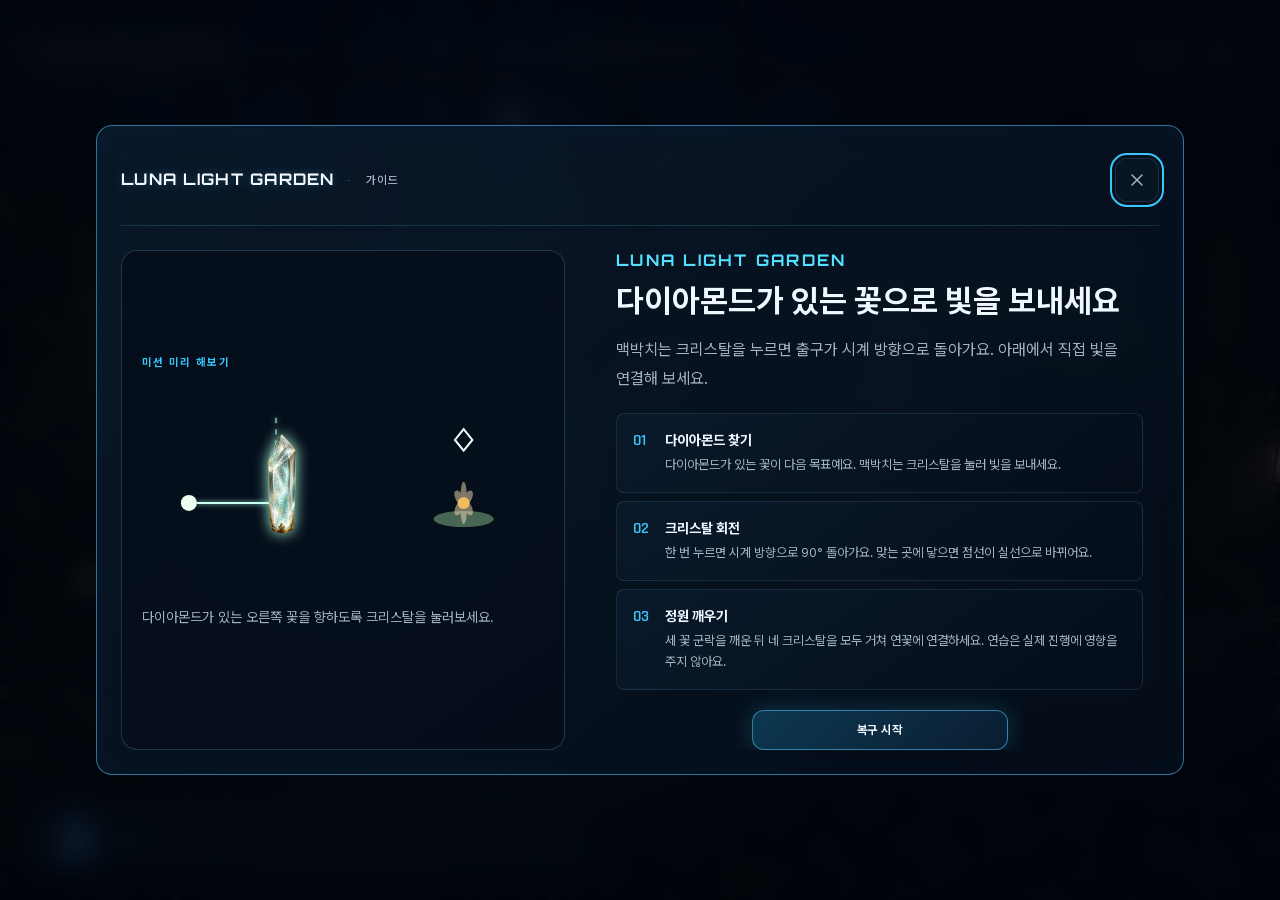
==== commit 956b8d36: "[LUNA LIGHT GARDEN] 저장 흐름과 체험 가이드 완성 - 루나 진행 체크포인트와 관제실·MAP 복귀 흐름 연결 - 최초 미션 안내와 이후 시설 직접 진입 및 공통 이브" ====
--- a/luna-game.html
+++ b/luna-game.html
@@ -36,9 +36,23 @@
   <footer class="luna-game__footer">
     <aside class="luna-game__eve" aria-label="EVE" aria-live="polite" aria-atomic="true"><span class="luna-game__portrait"><img src="./assets/images/common/eve.webp" alt=""></span><div><b>EVE</b><p data-eve-message>Prism의 두 연결면을 빛의 방향에 맞춰보세요.</p></div></aside>
   </footer>
-  <dialog class="ui-dialog luna-game__dialog" aria-labelledby="luna-dialog-title" data-luna-dialog>
+  <dialog class="ui-dialog mission-dialog luna-game__dialog" aria-labelledby="luna-dialog-title" data-luna-dialog>
     <section class="ui-panel ui-overlay__dialog mission-result mission-result--paused" data-luna-pause-panel></section>
-    <section class="ui-panel ui-overlay__dialog mission-result" data-luna-guide-panel hidden><span class="ui-panel__eyebrow">LUNA LIGHT GARDEN</span><h3 id="luna-guide-title" data-i18n="mission.guideButton">가이드</h3><p data-i18n="luna.game.guide"></p><div class="mission-result__actions"><button class="ui-button ui-button--primary" type="button" data-luna-guide-resume></button><button class="ui-button ui-button--secondary" type="button" data-luna-guide-close data-i18n="mission.toControlRoom">관제실로 돌아가기</button></div></section>
+    <section class="mission-flow ui-panel" data-luna-guide-panel hidden>
+      <header class="mission-flow__header"><div class="mission-flow__identity"><span class="ui-panel__eyebrow">LUNA LIGHT GARDEN</span><h2 data-i18n="mission.guideButton">가이드</h2></div><button class="ui-button ui-button--icon mission-guide__close" type="button" data-luna-guide-close data-i18n-aria-label="mission.guideClose" aria-label="미션 가이드 닫기"><svg class="ui-icon" aria-hidden="true"><use href="./assets/images/common/icon-sprite.svg#icon-close"></use></svg></button></header>
+      <div class="mission-phase mission-guide">
+        <div class="mission-guide__visual luna-guide" data-luna-practice>
+          <span class="ui-panel__eyebrow" data-i18n="mission.demoTitle">미션 미리 해보기</span>
+          <div class="luna-guide__board">
+            <svg viewBox="0 0 600 300" aria-hidden="true"><circle cx="70" cy="170" r="12" fill="#edfff3"/><path d="M 82 170 H 200" class="luna-guide__beam"/><path d="M 200 170 V 35" class="luna-guide__beam is-loose" data-luna-practice-ray/><g class="luna-guide__flower" transform="translate(480 170)"><ellipse cy="24" rx="45" ry="12" fill="#476654"/><g class="luna-guide__petals" fill="#f7dfb3"><ellipse cy="-16" rx="13" ry="29"/><ellipse cy="-16" rx="13" ry="29" transform="rotate(60)"/><ellipse cy="-16" rx="13" ry="29" transform="rotate(120)"/><ellipse cy="-16" rx="13" ry="29" transform="rotate(180)"/><ellipse cy="-16" rx="13" ry="29" transform="rotate(240)"/><ellipse cy="-16" rx="13" ry="29" transform="rotate(300)"/></g><circle r="9" fill="#efbd60"/></g><path class="luna-guide__diamond" d="M 480 60 l 13 16 -13 16 -13 -16 Z" fill="none" stroke="#edfff3" stroke-width="3"/></svg>
+            <button class="luna-guide__crystal" type="button" data-luna-practice-rotate data-i18n-aria-label="luna.guide.rotate" aria-label="크리스탈 돌리기"></button>
+          </div>
+          <p role="status" aria-live="polite"><span data-luna-practice-feedback></span></p>
+          <div class="mission-guide__demo-actions"><button class="ui-button ui-button--secondary" type="button" data-luna-practice-reset data-i18n="mission.demoReset" hidden>다시 연습</button></div>
+        </div>
+        <div class="mission-guide__content"><span class="ui-panel__eyebrow">LUNA LIGHT GARDEN</span><h3 id="luna-guide-title" data-i18n="luna.guide.title"></h3><p data-i18n="luna.guide.description"></p><ol class="ui-info-list ui-info-list--boxed ui-info-list--angular"><li class="ui-info-list__item"><b>01</b><span class="ui-info-list__content"><strong data-i18n="luna.guide.step1Title"></strong><small data-i18n="luna.guide.step1"></small></span></li><li class="ui-info-list__item"><b>02</b><span class="ui-info-list__content"><strong data-i18n="luna.guide.step2Title"></strong><small data-i18n="luna.guide.step2"></small></span></li><li class="ui-info-list__item"><b>03</b><span class="ui-info-list__content"><strong data-i18n="luna.guide.step3Title"></strong><small data-i18n="luna.guide.step3"></small></span></li></ol><button class="ui-button ui-button--primary" type="button" data-luna-guide-resume></button></div>
+      </div>
+    </section>
   </dialog>
   <noscript><p class="luna-game__noscript">이 정원 게임에는 JavaScript가 필요해요.</p></noscript>
   <script type="module" src="./assets/js/luna-game.js"></script>
--- a/assets/css/style.css
+++ b/assets/css/style.css
@@ -310,6 +310,10 @@
 .facility-card.is-selected {
   border-color: var(--facility-color);
   background: linear-gradient(105deg, color-mix(in srgb, var(--facility-color) 18%, transparent), rgba(7, 18, 32, .9) 72%);
+}
+
+.screen--map .facility-card:hover:not([aria-disabled="true"]) {
+  transform: none;
 }
 
 .facility-card__number {
@@ -672,14 +676,13 @@
   box-shadow: inset 0 0 1.25rem color-mix(in srgb, var(--facility-color) 8%, transparent), 0 .75rem 2rem rgba(0, 0, 0, .35);
   backdrop-filter: blur(.75rem);
   transform: translate(-50%, -50%);
-  transition: border-color .6s ease, box-shadow .8s ease, opacity var(--motion-base) ease, transform var(--motion-base) var(--ease-out);
+  transition: border-color .6s ease, box-shadow .8s ease, opacity var(--motion-base) ease;
   pointer-events: auto;
 }
 
 .map-facility-card:hover:not([aria-disabled="true"]),
 .map-facility-card:focus-visible {
   border-color: var(--facility-color);
-  transform: translate(-50%, calc(-50% - .125rem));
 }
 
 .map-facility-card.is-selected {
@@ -906,6 +909,13 @@
 
 .eve-panel.is-typing .eve-panel__body {
   cursor: pointer;
+}
+
+.eve-panel.is-static,
+.screen--map .eve-panel.is-static,
+.eve-panel.is-static .eve-panel__body,
+.eve-panel.is-static .eve-panel__body img {
+  transition: none;
 }
 
 .eve-panel__body:focus-visible {
--- a/assets/css/luna-game.css
+++ b/assets/css/luna-game.css
@@ -664,16 +664,68 @@
   overflow-y: auto;
 }
 
+.luna-game__dialog[data-phase="guide"] {
+  width: min(68rem, calc(100% - 2rem));
+}
+
 .luna-game__dialog .ui-overlay__dialog {
   width: 100%;
 }
 
-.luna-game__dialog [data-luna-guide-panel] > p {
-  white-space: pre-line;
-  text-align: left;
-  color: var(--color-text-subtle);
-}
-
+.luna-guide__board {
+  position: relative;
+  aspect-ratio: 2 / 1;
+}
+
+.luna-guide__board svg {
+  display: block;
+  width: 100%;
+  height: 100%;
+}
+
+.luna-guide__beam {
+  fill: none;
+  stroke: #caffef;
+  stroke-width: 3;
+  filter: drop-shadow(0 0 4px #93e5d5);
+}
+
+.luna-guide__beam.is-loose {
+  stroke-dasharray: 8 9;
+  opacity: .55;
+}
+
+.luna-guide__crystal {
+  position: absolute;
+  left: 24%;
+  top: 21%;
+  width: 19%;
+  height: 54%;
+  border: 0;
+  background: url("../images/luna/prism-turns.png") 0 center / 400% 100% no-repeat;
+  cursor: pointer;
+  filter: drop-shadow(0 0 7px #aaffdd);
+}
+
+.luna-guide__crystal:focus-visible {
+  outline: 2px solid #edfff3;
+  outline-offset: 3px;
+}
+
+.luna-guide__petals {
+  transform: scale(.35, .7);
+  opacity: .5;
+  transition: transform .35s ease, opacity .35s ease;
+}
+
+.luna-guide.is-awake .luna-guide__petals {
+  transform: scale(1);
+  opacity: 1;
+}
+
+.luna-guide.is-awake .luna-guide__diamond {
+  opacity: 0;
+}
 
 /* Preserve optical alignment on small screens with an explicit scrollable garden. */
 @media (max-width: 56rem), (max-height: 34rem) {
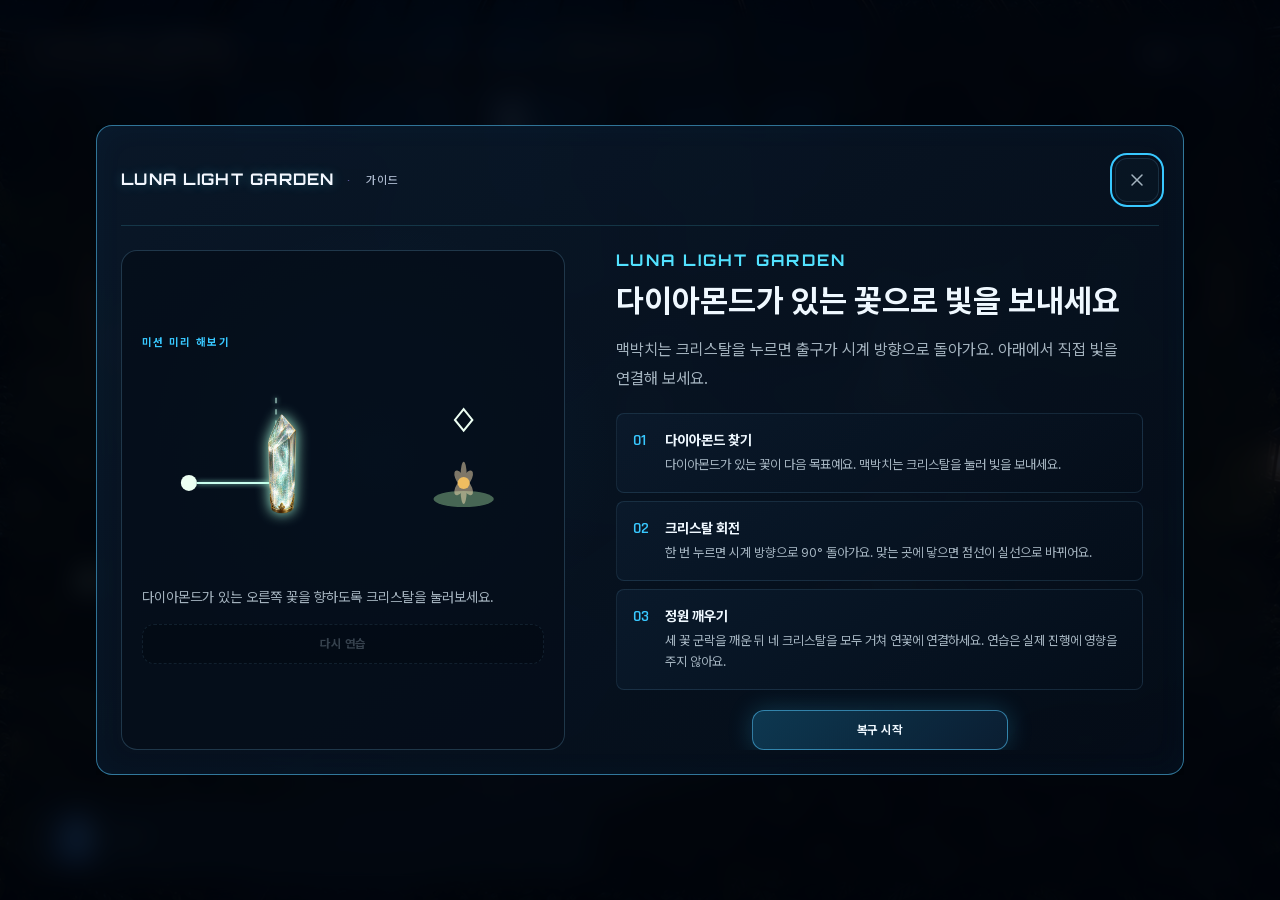
==== commit fd1902f0: "[SPARK ENERGY TOWER] 진행 저장과 완료 기록 및 가이드 표현 보강 - SPARK Core 단계·배치·충전 상태 저장·복원과 MAP·Passport 완료 기록 연결 " ====
--- a/luna-game.html
+++ b/luna-game.html
@@ -30,7 +30,7 @@
         <div class="luna-source" aria-hidden="true"><i></i></div>
         <div data-luna-objects></div>
       </div>
-      <div class="luna-garden__completion" role="status" data-luna-completion hidden><span data-i18n="luna.game.completeEyebrow">정원 복구 완료</span><h2 data-i18n="luna.game.completeTitle">정원이 다시 숨 쉬어요</h2><p data-i18n="luna.game.completeCopy">모든 꽃과 중앙 연꽃이 깨어났어요.</p></div>
+      <div class="luna-garden__completion" data-luna-completion hidden><div role="status"><span data-i18n="luna.game.completeEyebrow">정원 복구 완료</span><h2 data-i18n="luna.game.completeTitle">정원이 다시 숨 쉬어요</h2><p data-i18n="luna.game.completeCopy">모든 꽃과 중앙 연꽃이 깨어났어요.</p></div><button class="ui-button ui-button--secondary luna-garden__record" type="button" data-luna-record data-i18n="mission.viewRecord">Passport 기록 확인</button></div>
     </section>
   </main>
   <footer class="luna-game__footer">
@@ -48,7 +48,7 @@
             <button class="luna-guide__crystal" type="button" data-luna-practice-rotate data-i18n-aria-label="luna.guide.rotate" aria-label="크리스탈 돌리기"></button>
           </div>
           <p role="status" aria-live="polite"><span data-luna-practice-feedback></span></p>
-          <div class="mission-guide__demo-actions"><button class="ui-button ui-button--secondary" type="button" data-luna-practice-reset data-i18n="mission.demoReset" hidden>다시 연습</button></div>
+          <div class="mission-guide__demo-actions"><button class="ui-button ui-button--secondary" type="button" data-luna-practice-reset data-i18n="mission.demoReset" disabled>다시 연습</button></div>
         </div>
         <div class="mission-guide__content"><span class="ui-panel__eyebrow">LUNA LIGHT GARDEN</span><h3 id="luna-guide-title" data-i18n="luna.guide.title"></h3><p data-i18n="luna.guide.description"></p><ol class="ui-info-list ui-info-list--boxed ui-info-list--angular"><li class="ui-info-list__item"><b>01</b><span class="ui-info-list__content"><strong data-i18n="luna.guide.step1Title"></strong><small data-i18n="luna.guide.step1"></small></span></li><li class="ui-info-list__item"><b>02</b><span class="ui-info-list__content"><strong data-i18n="luna.guide.step2Title"></strong><small data-i18n="luna.guide.step2"></small></span></li><li class="ui-info-list__item"><b>03</b><span class="ui-info-list__content"><strong data-i18n="luna.guide.step3Title"></strong><small data-i18n="luna.guide.step3"></small></span></li></ol><button class="ui-button ui-button--primary" type="button" data-luna-guide-resume></button></div>
       </div>
--- a/assets/css/style.css
+++ b/assets/css/style.css
@@ -1521,7 +1521,7 @@
 
 .screen--control-room[data-facility="spark"] {
   --facility-accent: var(--color-spark);
-  --facility-eve-image-filter: hue-rotate(224deg) saturate(1.35);
+  --facility-eve-image-filter: hue-rotate(175deg) saturate(1.35) brightness(1.05);
 }
 
 .screen--control-room[data-facility="wonder"] {
@@ -2011,7 +2011,119 @@
   color: #d5e6d9;
 }
 
-.luna-entry {
+/* SPARK keeps the shared Control Room structure with an amber energy treatment. */
+.control-room[data-facility="spark"] .control-room__backdrop {
+  position: fixed;
+  background-image: url("../images/control-room/bg-control-room-spark.webp");
+}
+
+.control-room[data-facility="spark"] .control-room__title h1 {
+  max-width: 11ch;
+  font-size: clamp(2rem, 2.9vw, 3.5rem);
+  line-height: 1.05;
+  text-shadow: 0 3px 12px #150b02, 0 0 1.5rem rgba(255, 184, 74, .28);
+}
+
+.control-room[data-facility="spark"] .control-room__title > span,
+.control-room[data-facility="spark"] .control-room__title p {
+  color: #ffe1a6;
+}
+
+.control-room[data-facility="spark"] .control-room__title small,
+.control-room[data-facility="spark"] .control-room__status > header strong,
+.control-room[data-facility="spark"] .control-room__status .ui-info-list__item.is-warning .ui-info-list__value {
+  color: #ffc06a;
+}
+
+.control-room[data-facility="spark"] .ui-panel {
+  border-color: rgba(255, 184, 74, .3);
+  background: rgba(8, 15, 24, .84);
+}
+
+.control-room[data-facility="spark"] .control-room__objective {
+  --ui-panel-padding: 1rem;
+}
+
+.control-room[data-facility="spark"] .control-room__objective .ui-info-list {
+  --ui-info-padding: .4rem;
+}
+
+.control-room[data-facility="spark"] .eve-panel__body {
+  grid-template-columns: 4rem minmax(0, 1fr);
+  gap: .65rem;
+  min-height: 0;
+  padding-block: .35rem;
+}
+
+.control-room[data-facility="spark"] .eve-panel__body img {
+  width: 4rem;
+  height: 5.5rem;
+}
+
+.control-room[data-facility="spark"] .control-room__status .ui-info-list__icon {
+  color: #ffd38a;
+  filter: drop-shadow(0 0 .5rem rgba(255, 184, 74, .28));
+}
+
+.control-room[data-facility="spark"] .control-room__start {
+  grid-template-columns: 1fr;
+  width: min(40rem, calc(100% - 2rem));
+  min-height: 8rem;
+  padding: 1rem 5rem;
+  overflow: visible;
+  border: 0;
+  border-radius: 0;
+  color: #1b0c00;
+  background: none;
+  box-shadow: none;
+}
+
+.control-room[data-facility="spark"] .control-room__start::before {
+  z-index: -1;
+  inset: -.4rem -.75rem;
+  background: url("../images/control-room/mission-start-frame-spark.png") center / 100% 100% no-repeat;
+  filter: drop-shadow(0 0 .85rem rgba(255, 174, 45, .58));
+}
+
+.control-room[data-facility="spark"] .control-room__start::after {
+  display: none;
+}
+
+.control-room[data-facility="spark"] .control-room__start:disabled {
+  cursor: default;
+}
+
+.control-room[data-facility="spark"] .control-room__start:not(:disabled):hover {
+  background: none;
+  filter: brightness(1.06);
+  transform: translateY(-.12rem);
+}
+
+.control-room[data-facility="spark"] .control-room__start:not(:disabled):hover::before {
+  filter: drop-shadow(0 0 1.1rem rgba(255, 185, 55, .7));
+}
+
+.control-room[data-facility="spark"] .control-room__start-mark {
+  display: none;
+}
+
+.control-room[data-facility="spark"] .control-room__start small,
+.control-room[data-facility="spark"] .control-room__start-copy > span {
+  color: #6c3300;
+}
+
+.control-room[data-facility="spark"] .control-room__start strong {
+  color: #1a0b00;
+  font-size: 1.8rem;
+  text-shadow: 0 1px 0 rgba(255, 247, 186, .75);
+}
+
+.control-room[data-facility="spark"] .control-room__start-copy {
+  grid-column: 1;
+}
+
+.luna-entry,
+.spark-entry {
   width: 100%;
   height: 100svh;
   max-width: none;
@@ -2023,8 +2135,19 @@
   color: var(--color-text);
 }
 
-.luna-entry[open] { display: grid; grid-template-rows: minmax(0, 1fr); }
-.luna-entry iframe { width: 100%; height: 100%; min-height: 0; border: 0; }
+.luna-entry[open],
+.spark-entry[open] {
+  display: grid;
+  grid-template-rows: minmax(0, 1fr);
+}
+
+.luna-entry iframe,
+.spark-entry iframe {
+  width: 100%;
+  height: 100%;
+  min-height: 0;
+  border: 0;
+}
 
 
 .mission-dialog {
@@ -3798,6 +3921,14 @@
     margin: .25rem 0 .5rem;
   }
 
+  .control-room[data-facility="spark"] .control-room__objective {
+    --ui-panel-padding: .75rem;
+  }
+
+  .control-room[data-facility="spark"] .control-room__objective .ui-info-list {
+    --ui-info-padding: .15rem;
+  }
+
   .control-room__start {
     min-height: 4.4rem;
     padding: .55rem 4rem;
@@ -3809,6 +3940,15 @@
 
   .control-room__start-copy > span {
     font-size: .625rem;
+  }
+
+  .control-room[data-facility="spark"] .control-room__start {
+    min-height: 6rem;
+    padding: .75rem 5rem;
+  }
+
+  .control-room[data-facility="spark"] .control-room__start strong {
+    font-size: 1.45rem;
   }
 
   .mission-flow {
@@ -4024,6 +4164,15 @@
 
   .control-room__start {
     width: min(32rem, calc(100% - 2rem));
+  }
+
+  .control-room[data-facility="spark"] .control-room__start {
+    min-height: 5rem;
+    padding: .65rem 4rem;
+  }
+
+  .control-room[data-facility="spark"] .control-room__start strong {
+    font-size: 1.2rem;
   }
 
   .mission-dialog:is([data-phase="guide"], [data-phase="playing"], .is-result) .mission-flow__header {
--- a/assets/css/luna-game.css
+++ b/assets/css/luna-game.css
@@ -558,10 +558,9 @@
   text-align: center;
   background: radial-gradient(ellipse, #102832cc, #10283200 72%);
   animation: luna-complete-in .8s 1s ease both;
-  pointer-events: none;
-}
-
-.luna-garden__completion > span {
+}
+
+.luna-garden__completion span {
   color: #e5edcb;
   font: 400 .625rem var(--font-display);
   letter-spacing: .2em;
@@ -577,6 +576,21 @@
 .luna-garden__completion p {
   color: #d9e8dd;
   font-size: .75rem;
+}
+
+.luna-garden__record {
+  margin-top: .9rem;
+  border-color: rgba(202, 255, 239, .46);
+  background: rgba(10, 34, 40, .82);
+  color: #effff8;
+  font-size: .75rem;
+  box-shadow: inset 0 0 1rem rgba(126, 239, 205, .08), 0 0 1rem rgba(94, 211, 178, .12);
+}
+
+.luna-garden__record:is(:hover, :focus-visible) {
+  border-color: rgba(225, 255, 244, .82);
+  background: rgba(17, 52, 55, .92);
+  box-shadow: inset 0 0 1rem rgba(126, 239, 205, .14), 0 0 1.2rem rgba(94, 211, 178, .22);
 }
 
 .luna-garden.is-complete .luna-garden__ambient {
@@ -693,6 +707,26 @@
 .luna-guide__beam.is-loose {
   stroke-dasharray: 8 9;
   opacity: .55;
+  animation: luna-guide-beam-flow .9s linear infinite;
+}
+
+@keyframes luna-guide-beam-flow {
+  to {
+    stroke-dashoffset: -34;
+  }
+}
+
+.luna-guide__diamond {
+  animation: luna-guide-diamond-float 1.8s ease-in-out infinite;
+}
+
+@keyframes luna-guide-diamond-float {
+  0%, 100% {
+    transform: translateY(0);
+  }
+  50% {
+    transform: translateY(-6px);
+  }
 }
 
 .luna-guide__crystal {
@@ -725,6 +759,7 @@
 
 .luna-guide.is-awake .luna-guide__diamond {
   opacity: 0;
+  animation: none;
 }
 
 /* Preserve optical alignment on small screens with an explicit scrollable garden. */
